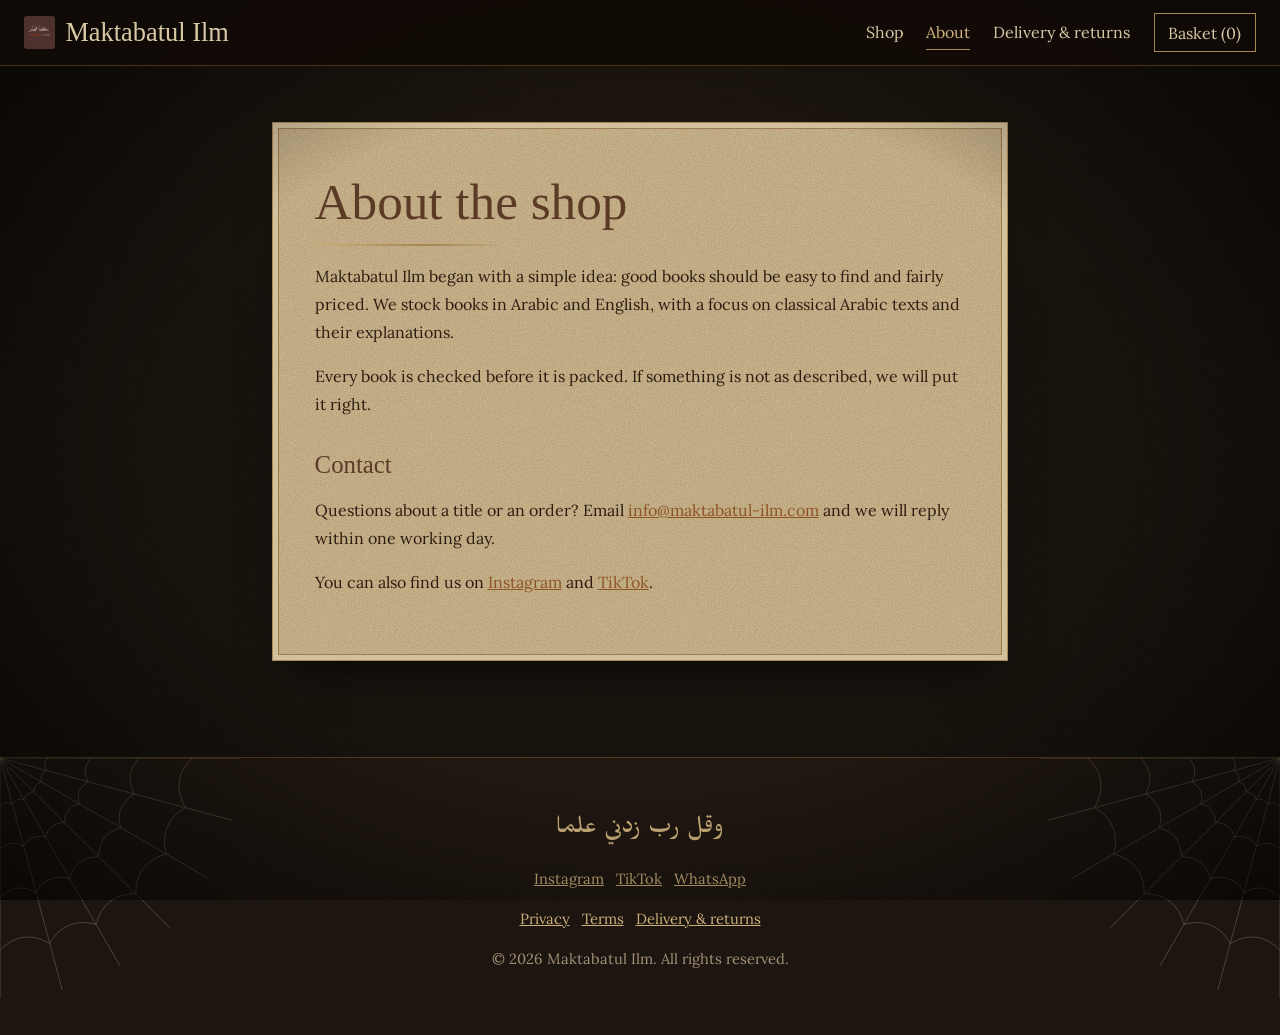
==== about.html @ c805748a "Fix stale CSS" ====
<!DOCTYPE html>
<html lang="en">
<head>
  <meta charset="UTF-8">
  <meta name="viewport" content="width=device-width, initial-scale=1">
  <link rel="icon" href="images/favicon.svg" type="image/svg+xml">
  <meta property="og:site_name" content="Maktabatul Ilm">
  <meta property="og:type" content="website">
  <meta property="og:title" content="Maktabatul Ilm | Islamic &amp; Arabic Books">
  <meta property="og:description" content="Discover the path to Jannah. Islamic and Arabic books.">
  <meta property="og:image" content="https://maktabatul-ilm.com/images/logo.png">
  <meta name="twitter:card" content="summary">
  <link rel="canonical" href="https://maktabatul-ilm.com/about.html">
  <meta name="theme-color" content="#120b07">
  <title>About | Maktabatul Ilm</title>
  <meta name="description" content="About Maktabatul Ilm and how to contact us.">
  <script>(function(){try{if(matchMedia('(prefers-reduced-motion: reduce)').matches)return;var d=document.documentElement;d.classList.add('cv-intro');if(sessionStorage.getItem('seen'))d.classList.add('cv-quick');sessionStorage.setItem('seen','1')}catch(e){}})()</script>
  <link rel="preconnect" href="https://fonts.googleapis.com">
  <link rel="preconnect" href="https://fonts.gstatic.com" crossorigin>
  <link href="https://fonts.googleapis.com/css2?family=IM+Fell+English:ital@0;1&family=Lora:wght@400;500;600&family=Mirza:wght@400;700&display=swap" rel="stylesheet">
  <link rel="stylesheet" href="style.css?v=3">
</head>
<body>
  <div id="site-header"></div>

  <main class="page prose">
    <h1>About the shop</h1>
    <p>Maktabatul Ilm began with a simple idea: good books should be easy to find and fairly priced. We stock books in Arabic and English, with a focus on classical Arabic texts and their explanations.</p>
    <p>Every book is checked before it is packed. If something is not as described, we will put it right.</p>
    <h2>Contact</h2>
    <p>Questions about a title or an order? Email <a href="mailto:info@maktabatul-ilm.com">info@maktabatul-ilm.com</a> and we will reply within one working day.</p>
    <p>You can also find us on <a href="https://www.instagram.com/maktabatul_ilm">Instagram</a> and <a href="https://www.tiktok.com/@maktabatulilm">TikTok</a>.</p>
  </main>
  <div id="site-footer"></div>
  <script src="shared.js?v=3"></script>
  <script src="fx.js?v=3"></script>
</body>
</html>
---- style.css ----
/* ==========================================================================
   Maktabatul Ilm: candlelit library at night
   Walnut and leather for the room, brass for the details, ember for the light,
   aged parchment for anything you have to read closely.
   ========================================================================== */

:root {
  --night: #14100c;
  --leather: #1c1510;
  --leather-2: #261b13;
  --oak: #6a4528;
  --brass: #a88650;
  --brass-hi: #cdb07c;
  --ember: #b9773a;
  --ember-deep: #8f5424;
  --parchment: #d8c8a6;
  --muted: #a39178;
  --page: #d6c49f;
  --ink: #2a1a0f;
  --ink-soft: #5a3a26;
  --line: rgba(201, 150, 74, .3);

  --f-display: "IM Fell English", "Amiri", Georgia, serif;
  --f-body: "Lora", Georgia, serif;
  --f-ar: "Mirza", "Amiri", serif;

  --paper-grain: url("data:image/svg+xml,%3Csvg xmlns='http://www.w3.org/2000/svg' width='180' height='180'%3E%3Cfilter id='n'%3E%3CfeTurbulence type='fractalNoise' baseFrequency='.8' numOctaves='2' stitchTiles='stitch'/%3E%3CfeColorMatrix values='0 0 0 0 .25  0 0 0 0 .15  0 0 0 0 .05  0 0 0 .5 0'/%3E%3C/filter%3E%3Crect width='100%25' height='100%25' filter='url(%23n)'/%3E%3C/svg%3E");
  --lattice: url("data:image/svg+xml,%3Csvg xmlns='http://www.w3.org/2000/svg' width='96' height='96' viewBox='0 0 96 96' fill='none' stroke='%23c9964a' stroke-width='1.2' stroke-opacity='.18'%3E%3Cpath d='M48 6l11.4 18.2L80 24.6 72.2 44 90 48 72.2 52l7.8 19.4-20.6.4L48 90 36.6 71.8 16 71.4 23.8 52 6 48l17.8-4L16 24.6l20.6-.4z'/%3E%3Cpath d='M0 0l8 8M96 0l-8 8M0 96l8-8M96 96l-8-8'/%3E%3C/svg%3E");
}

* { box-sizing: border-box; }
html { scroll-behavior: smooth; scroll-padding-top: 5rem; background: var(--night); }
body {
  margin: 0;
  background: var(--night);
  color: var(--parchment);
  font-family: var(--f-body);
  line-height: 1.75;
  background: radial-gradient(ellipse 90% 50% at 50% 0, rgba(185, 119, 58, .03), transparent 70%), var(--night);
}
h1, h2, h3, .brand { font-family: var(--f-display); font-weight: 400; line-height: 1.2; }
a { color: var(--brass-hi); }
a:hover { color: #f3cd8a; }
img { max-width: 100%; }
:focus-visible { outline: 3px solid var(--brass-hi); outline-offset: 3px; }
::selection { background: var(--ember); color: #1b1009; }

/* Film grain and vignette sit above everything but never block clicks */
body::before, body::after { content: ""; position: fixed; inset: 0; pointer-events: none; z-index: 80; }
body::before { background-image: var(--paper-grain); opacity: .13; }
body::after { background: radial-gradient(ellipse at center, transparent 55%, rgba(0, 0, 0, .66) 100%); }

/* ===== Page-turn transition (pure CSS, driven by classes on <html>) ===== */
html::before, html::after { content: ""; position: fixed; inset: 0; z-index: 1000; pointer-events: none; }
html::before {
  background:
    repeating-linear-gradient(transparent 0 2.3rem, rgba(90, 60, 30, .09) 2.3rem calc(2.3rem + 1px)),
    var(--paper-grain),
    linear-gradient(90deg, #a9946b, #d3c096 5%, #d9c7a1 55%, #c6b288);
  transform-origin: left center;
  transform: perspective(2200px) rotateY(-100deg);
  backface-visibility: hidden;
}
html::after { background: #0d0906; opacity: 0; }
html.cv-intro::before { animation: pgOpen .9s cubic-bezier(.62, 0, .3, 1) .15s forwards; transform: perspective(2200px) rotateY(0); }
html.cv-intro::after { animation: pgShade .9s ease-in-out .15s forwards; }
html.cv-intro.cv-quick::before, html.cv-intro.cv-quick::after { animation-duration: .55s; animation-delay: 0s; }
html.cv-leave::before { animation: pgClose .5s cubic-bezier(.55, 0, .35, 1) forwards; }
html.cv-leave::after { animation: pgShade .5s ease-in-out forwards; }
@keyframes pgOpen { from { transform: perspective(2200px) rotateY(0); } to { transform: perspective(2200px) rotateY(-100deg); } }
@keyframes pgClose { from { transform: perspective(2200px) rotateY(-100deg); } to { transform: perspective(2200px) rotateY(0); } }
@keyframes pgShade { 0% { opacity: 0; } 45% { opacity: .45; } 100% { opacity: 0; } }

/* ===== Header ===== */
.site-header {
  position: sticky; top: 0; z-index: 100;
  display: flex; align-items: center; gap: 1.5rem;
  padding: .8rem 1.5rem;
  background: rgba(18, 11, 7, .94);
  border-bottom: 1px solid var(--line);
  transition: background .4s, border-color .4s;
}
body.home .site-header { position: fixed; left: 0; right: 0; background: transparent; border-bottom-color: transparent; }
body.home .site-header.solid { background: rgba(18, 11, 7, .92); border-bottom-color: var(--line); backdrop-filter: blur(6px); }
.brand { display: inline-flex; align-items: center; gap: .65rem; margin-right: auto; font-size: 1.65rem; color: var(--parchment); text-decoration: none; }
.logo { height: 2.1rem; width: auto; border-radius: 3px; }
.site-header nav { display: flex; gap: 1.4rem; }
.site-header nav a { color: var(--parchment); text-decoration: none; padding: .2rem 0; border-bottom: 1px solid transparent; }
.site-header nav a:hover, .site-header nav a.active { color: var(--brass-hi); border-bottom-color: var(--brass); }
.cart-btn {
  font: inherit; color: var(--parchment); text-decoration: none; background: transparent;
  border: 1px solid var(--brass); padding: .3rem .85rem; cursor: pointer;
}
.cart-btn:hover { background: var(--brass); color: #1b1009; }

/* ===== Buttons ===== */
.btn {
  display: inline-block; font: inherit; font-weight: 600; text-decoration: none; cursor: pointer;
  background: var(--ember); color: #1b1009; border: 0; padding: .8rem 1.7rem;
}
.btn:hover:not(:disabled) { background: var(--brass-hi); color: #1b1009; }
.btn:disabled { background: #4a3b2c; color: #9c8a76; cursor: not-allowed; }
.btn.small { padding: .45rem .95rem; font-size: .9rem; }
.btn.glow { box-shadow: 0 6px 18px rgba(0, 0, 0, .5); }
.link-btn { font: inherit; background: none; border: 0; color: var(--ember-deep); text-decoration: underline; cursor: pointer; }

/* ==========================================================================
   Home: the pinned hero
   ========================================================================== */
.hero-wrap { height: 200svh; position: relative; }
.hero {
  position: sticky; top: 0; height: 100svh; overflow: hidden; background: var(--night);
  --p: 0; --mx: 0; --my: 0;
}
.layer {
  position: absolute; inset: -5%; width: 110%; height: 110%; max-width: none; object-fit: cover; pointer-events: none;
  will-change: transform;
  transform: translate3d(calc(var(--mx) * var(--d) * -30px), calc(var(--my) * var(--d) * -18px - var(--p) * var(--d) * 70px), 0) scale(calc(1 + var(--p) * var(--d) * .5));
}
.layer.far { --d: .15; filter: sepia(.4) saturate(.6) brightness(.78) blur(2px); }
.layer.mid { --d: .45; filter: sepia(.35) saturate(.65) brightness(.84); }
.layer.near .glow { opacity: .14; animation: none; }
.layer.near { --d: 1; inset: auto -5% -5% -5%; width: 110%; height: 105%; }
.hero-glow { display: none;
  position: absolute; inset: 0; pointer-events: none;
  background: radial-gradient(ellipse 38% 55% at 50% 52%, rgba(255, 170, 80, calc(.42 + var(--p) * .25)), rgba(224, 117, 42, .12) 55%, transparent 75%);
  animation: lampFlicker 5s ease-in-out infinite alternate;
}
.beam { display: none;
  position: absolute; inset: 0; pointer-events: none; opacity: .5;
  background: linear-gradient(160deg, rgba(255, 190, 110, .35), rgba(255, 190, 110, 0) 70%);
  clip-path: polygon(46% 0, 58% 0, 20% 100%, 0 100%);
  animation: beamShimmer 7s ease-in-out infinite alternate;
}
.beam.b2 { clip-path: polygon(52% 0, 60% 0, 100% 100%, 82% 100%); opacity: .3; animation-delay: -3s; }
.dust { position: absolute; inset: 0; width: 100%; height: 100%; pointer-events: none; }
.arch {
  position: absolute; left: 50%; bottom: 7%; width: min(34rem, 84vw, 57svh); aspect-ratio: 400 / 560;
  transform: translate3d(calc(-50% + var(--mx) * -8px), calc(var(--p) * -50px), 0) scale(calc(1 + var(--p) * .3));
  transform-origin: 50% 80%; container-type: inline-size;
}
.arch-svg { position: absolute; inset: 0; width: 100%; height: 100%; overflow: visible; }
.hero-copy {
  position: absolute; left: 50%; top: 39%; width: 86%; transform: translateX(-50%); text-align: center;
  opacity: calc(1 - var(--p) * 1.7);
}
.hero-ar {
  font-family: var(--f-ar); font-size: clamp(2.6rem, 6vw, 4.4rem); font-size: min(17cqw, 7rem); white-space: nowrap; line-height: 1.25; margin: 0; color: #e3cfa3;
  text-shadow: 0 2px 3px rgba(0, 0, 0, .75), 0 0 1px rgba(0,0,0,.6);
}
.hero-name { font-family: var(--f-display); font-size: clamp(1.2rem, 2.2vw, 1.6rem); font-size: 5.6cqw; margin: .1rem 0 .3rem; color: var(--parchment); }
.hero-tag { font-style: italic; color: var(--muted); font-size: .95rem; margin: 0 auto 1.1rem; }
.scroll-cue { position: absolute; left: 50%; bottom: 2.2rem; width: 1px; height: 3.4rem; background: linear-gradient(var(--brass), transparent); opacity: calc(1 - var(--p) * 4); }
.scroll-cue::after { content: ""; position: absolute; left: -2px; top: 0; width: 5px; height: 5px; border-radius: 50%; background: var(--brass-hi); animation: cue 2.2s ease-in infinite; }
.hero-fade { position: absolute; left: 0; right: 0; bottom: 0; height: 14%; background: linear-gradient(transparent, var(--night)); pointer-events: none; }

@keyframes lampFlicker { 0% { opacity: .88; } 22% { opacity: 1; } 41% { opacity: .92; } 63% { opacity: 1; } 100% { opacity: .9; } }
@keyframes beamShimmer { from { opacity: .35; } to { opacity: .6; } }
@keyframes cue { from { transform: translateY(0); opacity: 1; } to { transform: translateY(3.2rem); opacity: 0; } }
.flame { transform-box: fill-box; transform-origin: 50% 90%; animation: flick 1.9s ease-in-out infinite alternate; }
.glow { animation: glowPulse 3.3s ease-in-out infinite alternate; }
@keyframes flick { 0% { transform: scale(1, 1) skewX(0); } 30% { transform: scale(.92, 1.08) skewX(-3deg); } 60% { transform: scale(1.04, .95) skewX(2deg); } 100% { transform: scale(.96, 1.05) skewX(-1deg); } }
@keyframes glowPulse { from { opacity: .75; } to { opacity: 1; } }

/* ==========================================================================
   Sections
   ========================================================================== */
.section { max-width: 70rem; margin: 0 auto; padding: 6rem 1.5rem 1rem; }
.section h2, .section-title { font-size: clamp(2rem, 4vw, 2.7rem); margin: 0 0 1.6rem; color: var(--parchment); }

.status { color: var(--muted); }

/* Subjects as book spines on a shelf */
.spines {
  display: flex; align-items: flex-end; gap: 7px; overflow-x: auto; padding: 3rem 1.25rem 18px; margin: 0 -1.25rem;
  background: linear-gradient(#8a5c36, #4a2f1b 45%, #24150b) left bottom / 100% 18px no-repeat local;
  box-shadow: 0 24px 28px -20px #000;
  scrollbar-width: none;
}
.spines::-webkit-scrollbar { display: none; }
.spine {
  flex: 0 0 auto; width: 3.7rem; height: var(--h); display: flex; flex-direction: column; align-items: center; justify-content: space-between;
  padding: 1.1rem 0 .9rem; text-decoration: none; color: #f3e4c2; position: relative;
  background: linear-gradient(90deg, rgba(255, 255, 255, .14), transparent 20%, transparent 78%, rgba(0, 0, 0, .4)), var(--c);
  border-radius: 3px 3px 0 0;
  transition: transform .35s cubic-bezier(.2, .8, .2, 1), box-shadow .35s;
}
.spine::before, .spine::after { content: ""; position: absolute; left: 0; right: 0; height: 3px; background: var(--brass); opacity: .8; }
.spine::before { top: .55rem; }
.spine::after { bottom: .55rem; }
.spine b { writing-mode: vertical-rl; font-family: var(--f-display); font-weight: 400; font-size: 1.2rem; letter-spacing: .02em; margin: 1.4rem 0; }
.spine small { font-size: .78rem; opacity: .85; margin-bottom: .7rem; }
.spine:hover, .spine:focus-visible { transform: translateY(-18px); box-shadow: 0 18px 24px -8px rgba(0, 0, 0, .7); color: #fff3d6; }
.spine.all { width: 5.2rem; --c: #8a5a22; }
.spine.filler { width: var(--w, 2.6rem); pointer-events: none; opacity: .85; }
.spine.filler::before, .spine.filler::after { opacity: .45; }

/* Book of the week */
.spotlight { display: grid; grid-template-columns: minmax(14rem, 22rem) 1fr; gap: 3.5rem; align-items: center; position: relative; }
.spotlight::before { content: ""; position: absolute; left: -10%; top: -20%; width: 55%; height: 140%; background: radial-gradient(circle, rgba(185, 119, 58, .06), transparent 65%); pointer-events: none; }
.spot-cover { position: relative; }
.spot-text h3 { font-size: clamp(1.8rem, 3.4vw, 2.6rem); margin: 0 0 .3rem; }
.spot-text .ar-title { font-size: 1.7rem; margin: 0 0 .8rem; }
.spot-text p { max-width: 36rem; }
.spot-actions { display: flex; align-items: center; gap: 1.4rem; flex-wrap: wrap; margin-top: 1.2rem; }

/* Hadith: words light up as you scroll */
.hadith {
  min-height: 90svh; display: grid; place-items: center; padding: 6rem 1.5rem; margin-top: 5rem; text-align: center; position: relative;
  background: radial-gradient(ellipse at center, rgba(185, 119, 58, .04), transparent 60%), var(--lattice) center / 96px 96px, var(--leather);
  border-top: 1px solid var(--line); border-bottom: 1px solid var(--line);
}
.hadith::before { content: ""; position: absolute; inset: 0; background: radial-gradient(ellipse at center, transparent 30%, var(--leather) 85%); pointer-events: none; }
.hadith blockquote { max-width: 46rem; margin: 0 auto; position: relative; }
.hadith p { font-family: var(--f-display); font-style: italic; font-size: clamp(1.9rem, 5vw, 3.5rem); line-height: 1.3; margin: 0 0 1.6rem; color: var(--parchment); }
.hadith .w { opacity: .2; transition: opacity .3s; }
.hadith .w.on { opacity: 1; }
.hadith cite { font-family: var(--f-display); font-style: normal; font-size: 1.2rem; color: var(--brass-hi); }

/* Parchment panels: anything you read closely */
.panel, .prose, #basket {
  background: var(--paper-grain), var(--page);
  color: var(--ink);
  border: 1px solid #a98a55;
  box-shadow: inset 0 0 0 5px var(--page), inset 0 0 0 6px rgba(122, 74, 34, .5), 0 24px 40px -18px rgba(0, 0, 0, .8);
}
.panel a, .prose a, #basket a { color: var(--ember-deep); }
.panel h3, .prose h1, .prose h2, #basket h2 { color: var(--ink-soft); }
.values { display: grid; grid-template-columns: repeat(auto-fit, minmax(15rem, 1fr)); gap: 1.5rem; }
.values .panel { padding: 1.8rem 1.6rem; }
.values h3 { font-size: 1.5rem; margin: 0 0 .4rem; }
.values p { margin: 0; }
.about { max-width: 46rem; }

/* ==========================================================================
   Inner pages
   ========================================================================== */
.page { max-width: 70rem; margin: 0 auto; padding: 3.5rem 1.5rem 1rem; min-height: 62vh; }
.page h1 { font-size: clamp(2.2rem, 5vw, 3.2rem); margin: 0 0 .6rem; color: var(--parchment); }
.page-head { display: flex; justify-content: space-between; align-items: baseline; gap: 1rem; flex-wrap: wrap; }
.count { color: var(--muted); margin: 0; }
.page.prose { max-width: 46rem; margin: 3.5rem auto 1rem; padding: 3rem 2.6rem; min-height: 0; }
.prose h1 { color: var(--ink-soft); }
.prose h2 { font-size: 1.55rem; margin: 2rem 0 .4rem; }
.draft-note { background: rgba(184, 90, 20, .14); border-left: 4px solid var(--ember-deep); padding: .8rem 1rem; margin: 1rem 0 1.5rem; font-size: .92rem; }

.toolbar { display: flex; flex-wrap: wrap; gap: 1rem 1.5rem; align-items: center; margin: 1.2rem 0; }
.toolbar input[type=search] {
  font: inherit; padding: .55rem .9rem; flex: 1; min-width: 12rem; max-width: 26rem;
  background: var(--leather); color: var(--parchment); border: 1px solid var(--line);
}
.toolbar input[type=search]::placeholder { color: var(--muted); }
.toolbar label { font-size: .95rem; cursor: pointer; color: var(--muted); }
.filters { display: flex; flex-wrap: wrap; gap: .5rem; margin-bottom: 2.4rem; }
.chip { font: inherit; font-size: .92rem; background: transparent; color: var(--parchment); border: 1px solid var(--line); padding: .3rem .95rem; cursor: pointer; }
.chip:hover { border-color: var(--brass); color: var(--brass-hi); }
.chip.on { background: var(--brass); border-color: var(--brass); color: #1b1009; }

/* Books stand on a plank */
.grid { display: grid; grid-template-columns: repeat(auto-fill, minmax(15.5rem, 1fr)); gap: 3rem 2rem; }
.card { display: flex; flex-direction: column; }
.card-link { color: inherit; text-decoration: none; display: block; }
.card-link:hover h3 { color: var(--brass-hi); }
.card h3 { font-size: 1.3rem; margin: 1.5rem 0 .1rem; color: var(--parchment); }
.ar-title { font-family: var(--f-ar); font-size: 1.2rem; margin: 0 0 .2rem; color: var(--brass); line-height: 1.6; }
.desc { font-size: .92rem; margin: .6rem 0; color: var(--muted); }
.buy { display: flex; align-items: center; justify-content: space-between; margin-top: .9rem; gap: .6rem; }
.price { font-weight: 600; color: #d9a35f; font-size: 1.1rem; }
.card.sold .photo, .card.sold .cover { opacity: .5; }

.photo, .cover {
  position: relative; aspect-ratio: 4 / 5; background: #2a1a10; box-shadow: 0 22px 26px -14px #000;
  transform: perspective(900px) rotateX(var(--rx, 0deg)) rotateY(var(--ry, 0deg));
  transition: transform .18s ease-out;
}
.photo img { width: 100%; height: 100%; object-fit: cover; display: block; }
.card .photo::after, .card .cover::after {
  content: ""; position: absolute; left: -10px; right: -10px; bottom: -14px; height: 14px; z-index: -1;
  background: linear-gradient(#8a5c36, #4a2f1b 45%, #24150b); box-shadow: 0 10px 14px rgba(0, 0, 0, .65);
}
.photo::before, .cover::before {
  content: ""; position: absolute; inset: 0; z-index: 2; pointer-events: none; opacity: var(--so, 0); transition: opacity .2s;
  background: radial-gradient(circle at var(--sx, 50%) var(--sy, 50%), rgba(255, 232, 190, .28), transparent 55%);
}
.cover {
  background: linear-gradient(90deg, rgba(255, 255, 255, .1), transparent 12%), var(--c);
  color: var(--parchment); display: flex; align-items: center; justify-content: center; text-align: center; padding: 1.6rem;
  border: 6px double rgba(230, 214, 184, .4); outline: 1px solid rgba(0, 0, 0, .35);
}
.cover .ttl { font-family: var(--f-display); font-size: 1.5rem; line-height: 1.25; }

/* Book page */
.crumbs { font-size: .9rem; margin: 0 0 1.4rem; color: var(--muted); }
.detail { display: grid; grid-template-columns: minmax(12rem, 22rem) 1fr; gap: 3rem; align-items: start; }
.detail .photo, .detail .cover { box-shadow: 0 30px 40px -18px #000; }
.detail.sold .photo, .detail.sold .cover { opacity: .6; }
.big.ar-title { font-size: 1.8rem; }
.price.big { font-size: 1.7rem; margin: .5rem 0 0; }
.stock-note { margin: 0 0 1rem; color: var(--muted); }
.small-print { font-size: .85rem; color: var(--muted); }
.related-title { font-size: 1.8rem; margin: 4rem 0 2rem; }

/* Basket */
#basket { padding: 1.8rem 2rem; max-width: 46rem; }
.basket-list { list-style: none; padding: 0; margin: 0 0 1rem; }
.basket-list li { display: flex; gap: 1rem; align-items: baseline; padding: .8rem 0; border-bottom: 1px dotted #a98a55; }
.basket-list li a { flex: 1; }
#basket .small-print, #basket .status { color: var(--ink-soft); }
.cart-total { text-align: right; font-size: 1.15rem; }
#basket .btn:disabled { background: #b9a47f; color: #6a5a45; }

/* Footer */
.site-footer { margin-top: 6rem; padding: 3rem 1.5rem; text-align: center; background: var(--leather); border-top: 1px solid var(--line); color: var(--muted); font-size: .92rem; position: relative; z-index: 1; }
.site-footer a { color: var(--brass-hi); }
.foot-ar { font-family: var(--f-ar); font-size: 1.8rem; color: var(--brass-hi); margin: 0 0 .6rem; }
.social { margin: 0 0 .5rem; }

/* ===== Small screens ===== */
@media (max-width: 720px) {
  .site-header { flex-wrap: wrap; gap: .5rem 1rem; padding: .7rem 1rem; }
  .site-header nav { order: 5; width: 100%; justify-content: space-between; gap: .8rem; font-size: .95rem; }
  .brand { font-size: 1.35rem; }
  .hero-wrap { height: 170svh; }
  .arch { bottom: 9%; width: min(88vw, 52svh); }
  .hero-copy { top: 38%; }
  .filler { display: none; }
  .spotlight { grid-template-columns: 1fr; gap: 2rem; }
  .spot-cover { max-width: 16rem; }
  .detail { grid-template-columns: 1fr; gap: 1.6rem; }
  .page.prose { padding: 2rem 1.4rem; margin-top: 2rem; }
  .section { padding-top: 4.5rem; }
  .grid { gap: 2.6rem 1.2rem; grid-template-columns: repeat(auto-fill, minmax(9.4rem, 1fr)); }
  .card h3 { font-size: 1.1rem; }
  .card .desc { display: none; }
  .buy { flex-wrap: wrap; }
  #basket { padding: 1.3rem 1.2rem; }
}
@media (hover: none) { .photo, .cover { transform: none !important; } .photo::before, .cover::before { display: none; } }

/* ===== Reduced motion: keep the look, drop the movement ===== */
@media (prefers-reduced-motion: reduce) {
  html { scroll-behavior: auto; }
  html::before, html::after { display: none; }
  .drift, #peek, .rod { display: none !important; }
  .hero-wrap { height: auto; }
  .hero { position: relative; height: 100svh; }
  .layer, .arch { transform: none !important; }
  .arch { transform: translateX(-50%) !important; }
  .hero-copy, .scroll-cue { opacity: 1 !important; }
  .flame, .glow, .hero-glow, .beam, .scroll-cue::after { animation: none; }
  .photo, .cover, .spine { transition: none; transform: none !important; }
  .hadith .w { opacity: 1; }
}

/* ==========================================================================
   Dusty-library touches: cobwebs, drifting pages, ink lines, scrolls, seals
   ========================================================================== */
.hero::after, .hadith::after, .site-footer::after {
  content: ""; position: absolute; inset: 0; pointer-events: none; z-index: 2;
  background: url("data:image/svg+xml,%3Csvg xmlns='http://www.w3.org/2000/svg' viewBox='0 0 200 200'%3E%3Cg  fill='none' stroke='%23e6dcc6' stroke-width='.7' stroke-opacity='.55'%3E%3Cpath d='M0 0L200.0 0.0M0 0L193.2 51.8M0 0L173.2 100.0M0 0L141.4 141.4M0 0L100.0 173.2M0 0L51.8 193.2M0 0L0.0 200.0M40.0 0.0Q35.4 4.7 38.6 10.4M38.6 10.4Q33.0 13.7 34.6 20.0M34.6 20.0Q28.3 21.7 28.3 28.3M28.3 28.3Q21.7 28.3 20.0 34.6M20.0 34.6Q13.7 33.0 10.4 38.6M10.4 38.6Q4.7 35.4 0.0 40.0M76.0 0.0Q67.2 8.9 73.4 19.7M73.4 19.7Q62.7 26.0 65.8 38.0M65.8 38.0Q53.8 41.3 53.7 53.7M53.7 53.7Q41.3 53.8 38.0 65.8M38.0 65.8Q26.0 62.7 19.7 73.4M19.7 73.4Q8.9 67.2 0.0 76.0M116.0 0.0Q102.6 13.5 112.0 30.0M112.0 30.0Q95.6 39.6 100.5 58.0M100.5 58.0Q82.1 63.0 82.0 82.0M82.0 82.0Q63.0 82.1 58.0 100.5M58.0 100.5Q39.6 95.6 30.0 112.0M30.0 112.0Q13.5 102.6 0.0 116.0M160.0 0.0Q141.5 18.6 154.5 41.4M154.5 41.4Q131.9 54.6 138.6 80.0M138.6 80.0Q113.3 86.9 113.1 113.1M113.1 113.1Q86.9 113.3 80.0 138.6M80.0 138.6Q54.6 131.9 41.4 154.5M41.4 154.5Q18.6 141.5 0.0 160.0'/%3E%3C/g%3E%3C/svg%3E") left top / min(15rem, 38vw) no-repeat, url("data:image/svg+xml,%3Csvg xmlns='http://www.w3.org/2000/svg' viewBox='0 0 200 200'%3E%3Cg transform=%22scale%28-1 1%29 translate%28-200 0%29%22 fill='none' stroke='%23e6dcc6' stroke-width='.7' stroke-opacity='.55'%3E%3Cpath d='M0 0L200.0 0.0M0 0L193.2 51.8M0 0L173.2 100.0M0 0L141.4 141.4M0 0L100.0 173.2M0 0L51.8 193.2M0 0L0.0 200.0M40.0 0.0Q35.4 4.7 38.6 10.4M38.6 10.4Q33.0 13.7 34.6 20.0M34.6 20.0Q28.3 21.7 28.3 28.3M28.3 28.3Q21.7 28.3 20.0 34.6M20.0 34.6Q13.7 33.0 10.4 38.6M10.4 38.6Q4.7 35.4 0.0 40.0M76.0 0.0Q67.2 8.9 73.4 19.7M73.4 19.7Q62.7 26.0 65.8 38.0M65.8 38.0Q53.8 41.3 53.7 53.7M53.7 53.7Q41.3 53.8 38.0 65.8M38.0 65.8Q26.0 62.7 19.7 73.4M19.7 73.4Q8.9 67.2 0.0 76.0M116.0 0.0Q102.6 13.5 112.0 30.0M112.0 30.0Q95.6 39.6 100.5 58.0M100.5 58.0Q82.1 63.0 82.0 82.0M82.0 82.0Q63.0 82.1 58.0 100.5M58.0 100.5Q39.6 95.6 30.0 112.0M30.0 112.0Q13.5 102.6 0.0 116.0M160.0 0.0Q141.5 18.6 154.5 41.4M154.5 41.4Q131.9 54.6 138.6 80.0M138.6 80.0Q113.3 86.9 113.1 113.1M113.1 113.1Q86.9 113.3 80.0 138.6M80.0 138.6Q54.6 131.9 41.4 154.5M41.4 154.5Q18.6 141.5 0.0 160.0'/%3E%3C/g%3E%3C/svg%3E") right top / min(15rem, 38vw) no-repeat;
  opacity: .5;
}
.hero::after { top: 3.5rem; }

/* Pages and motes drifting down the whole site, at different depths */
.drift { position: fixed; inset: 0; z-index: 60; pointer-events: none; overflow: hidden; }
.drift i {
  position: absolute; top: -12vh; left: var(--x); width: var(--w); height: calc(var(--w) * 1.3);
  translate: 0 calc(var(--sy, 0) * var(--k, 0) * -1px);
  background: var(--paper-grain), linear-gradient(135deg, #d8c6a0, #bba67c);
  border-radius: 2px 6px 2px 5px; opacity: var(--o); filter: blur(var(--b));
  box-shadow: inset 0 0 8px rgba(90, 60, 30, .45);
  animation: pgFall var(--dur) linear var(--dl) infinite;
  will-change: transform;
}
.drift i.m { height: var(--w); border-radius: 50%; background: rgba(232, 218, 186, .8); box-shadow: none; animation-name: moteFall; }
@keyframes pgFall {
  0% { transform: translate3d(0, 0, 0) perspective(500px) rotate(var(--r0)) rotateX(0); }
  33% { transform: translate3d(calc(var(--dx) * .9), 38vh, 0) perspective(500px) rotate(calc(var(--r0) + 50deg)) rotateX(140deg); }
  66% { transform: translate3d(calc(var(--dx) * -.5), 76vh, 0) perspective(500px) rotate(calc(var(--r1) - 40deg)) rotateX(250deg); }
  100% { transform: translate3d(calc(var(--dx) * .3), 122vh, 0) perspective(500px) rotate(var(--r1)) rotateX(360deg); }
}
@keyframes moteFall { from { transform: translate3d(0, 0, 0); } 50% { transform: translate3d(var(--dx), 60vh, 0); } to { transform: translate3d(0, 122vh, 0); } }

/* Gold ink lines draw themselves under headings */
.section h2::after, .page h1::after, .related-title::after, .story-title::after {
  content: ""; display: block; height: 2px; width: min(12rem, 70%); margin-top: .7rem; transform-origin: left;
  background: linear-gradient(90deg, var(--brass-hi), var(--brass) 60%, transparent);
}
.story-title { text-align: center; }
.story-title::after { margin-inline: auto; transform-origin: center; background: linear-gradient(90deg, transparent, var(--brass-hi), transparent); }
.ink.fx-pre::after { transform: scaleX(0); }
.ink.fx-in::after { animation: inkDraw 1.4s cubic-bezier(.6, .1, .2, 1) .15s backwards; }
@keyframes inkDraw { from { transform: scaleX(0); } to { transform: scaleX(1); } }

/* Parchment unrolls like a scroll */
.unroll { position: relative; }
.unroll.fx-pre { clip-path: inset(0 -30px 100% -30px); }
.unroll.fx-in { animation: unroll 1.15s cubic-bezier(.5, .05, .2, 1) var(--d, 0ms) backwards; }
@keyframes unroll { from { clip-path: inset(0 -30px 100% -30px); } to { clip-path: inset(-40px -40px 0 -40px); } }
.rod {
  position: absolute; left: -10px; right: -10px; height: 14px; top: -14px; border-radius: 7px; opacity: 0; pointer-events: none; z-index: 3;
  background: linear-gradient(#6b4a2b, #9a6b3e 45%, #3b2514); box-shadow: 0 4px 8px rgba(0, 0, 0, .5);
}
.unroll.fx-in > .rod { animation: rodDrop 1.15s cubic-bezier(.5, .05, .2, 1) var(--d, 0ms) backwards; }
@keyframes rodDrop { 0% { top: -14px; opacity: 1; } 90% { opacity: 1; } 100% { top: calc(100% - 14px); opacity: 0; } }

/* Wax seal stamps down */
.seal { position: absolute; right: 1.1rem; bottom: -1.3rem; width: 3.8rem; height: 3.8rem; z-index: 4; opacity: 0; filter: drop-shadow(0 3px 3px rgba(0, 0, 0, .55)); pointer-events: none; }
.seal svg { width: 100%; height: 100%; display: block; }
.fx-in > .seal { animation: stampDown .75s cubic-bezier(.3, 1.5, .5, 1) calc(var(--d, 0ms) + 1000ms) backwards; opacity: 1; }
@keyframes stampDown { 0% { opacity: 0; transform: translateY(-80px) scale(2.4) rotate(-28deg); } 55% { opacity: 1; } 70% { transform: translateY(0) scale(.9) rotate(4deg); } 100% { transform: none; } }
.values .panel { padding-bottom: 2.4rem; }

/* Subject spines slide out of the shelf */
.spine.fx-pre { opacity: 0; transform: translateY(55%); }
.spine.fx-in { animation: pullOut .85s cubic-bezier(.2, .9, .3, 1.1) var(--d, 0ms) backwards; }
@keyframes pullOut { from { opacity: 0; transform: translateY(60%); } 60% { opacity: 1; transform: translateY(-16px); } to { transform: none; } }

/* Peek cover: flips open above a spine */
#peek {
  position: fixed; z-index: 90; left: 0; top: 0; width: 9rem; aspect-ratio: 4 / 5; pointer-events: none; opacity: 0;
  transform-origin: left center; transform: perspective(900px) rotateY(-100deg); transition: transform .5s cubic-bezier(.2, .8, .2, 1), opacity .2s;
  background: #2a1a10; border: 1px solid rgba(0, 0, 0, .5); box-shadow: 0 18px 28px -8px #000;
}
#peek.on { opacity: 1; transform: perspective(900px) rotateY(0); }
#peek img { width: 100%; height: 100%; object-fit: cover; display: block; }

/* Covers drop onto the plank and wobble into place */
.card.fx-pre { opacity: 0; }
.card.fx-in { animation: dropIn .95s cubic-bezier(.3, .9, .3, 1) var(--d, 0ms) backwards; }
@keyframes dropIn {
  0% { opacity: 0; transform: translateY(-90px) rotate(-7deg); }
  40% { opacity: 1; transform: translateY(8px) rotate(3deg); }
  62% { transform: translateY(-4px) rotate(-1.6deg); }
  82% { transform: translateY(1px) rotate(.6deg); }
  100% { transform: none; }
}

/* Stamped SOLD and LAST COPY marks */
.stamp {
  position: absolute; z-index: 3; pointer-events: none; font-style: normal; font-family: var(--f-display); text-transform: uppercase; text-align: center;
  letter-spacing: .12em; line-height: 1; white-space: nowrap; transform: rotate(var(--rot, -12deg));
}
.stamp.sold { left: 50%; top: 42%; margin: -1.1rem 0 0 -4.2rem; width: 8.4rem; padding: .55rem 0; font-size: 1.9rem; color: #9a3524; border: 3px double #9a3524; background: rgba(20, 12, 8, .35); --rot: -14deg; }
.stamp.last { right: .5rem; top: .6rem; padding: .3rem .55rem; font-size: .72rem; color: #e3cfa3; background: #7a2e1c; border: 1px solid #c9a56a; --rot: 5deg; box-shadow: 0 3px 6px rgba(0, 0, 0, .5); }
.fx-in .stamp.sold, .stamp.fx-in.sold { animation: stampOn .5s cubic-bezier(.3, 1.4, .5, 1) .5s backwards; }
@keyframes stampOn { from { opacity: 0; transform: scale(2.4) rotate(calc(var(--rot) - 14deg)); } to { opacity: 1; transform: rotate(var(--rot)); } }

/* ==========================================================================
   The pinned book: pages turn as you scroll
   ========================================================================== */
.story-wrap { height: 420svh; position: relative; margin-top: 4rem; }
.story-stick { position: sticky; top: 0; height: 100svh; display: flex; flex-direction: column; align-items: center; justify-content: center; gap: 2.2rem; padding: 4.6rem 1rem 1.4rem; overflow: hidden; }
.story-title { font-size: clamp(1.9rem, 4vw, 2.7rem); margin: 0; }
.bk { width: min(46rem, 92vw); aspect-ratio: 2 / 1.3; position: relative; container-type: inline-size; }
.bk-in { position: absolute; inset: 0; transform-style: preserve-3d; transform: perspective(2600px) rotateX(calc(36deg - var(--s, 0) * 16deg)) scale(calc(.88 + var(--s, 0) * .12)); }
.bk-back { position: absolute; inset: -3% -2.5% -4%; background: linear-gradient(90deg, #2a1a10, #3a2616 50%, #2a1a10); border-radius: 8px; transform: translateZ(-8px); box-shadow: 0 40px 50px -20px #000, inset 0 0 0 2px rgba(168, 134, 80, .4); }
.pg, .leaf { position: absolute; top: 0; height: 100%; width: 50%; }
.pg-l { left: 0; border-radius: 4px 0 0 4px; }
.pg-r, .leaf { left: 50%; border-radius: 0 4px 4px 0; }
.pg-l, .pg-r, .face {
  background: var(--paper-grain), linear-gradient(90deg, #b8a47c, #d6c49f 9%, #dccaa4);
  color: var(--ink); padding: 8cqw 6cqw 6cqw; box-shadow: inset 0 0 28px rgba(90, 60, 30, .35);
}
.pg-l { background: var(--paper-grain), linear-gradient(270deg, #b8a47c, #d6c49f 9%, #dccaa4); }
.leaf { transform-style: preserve-3d; transform-origin: left center; transform: translateZ(var(--z, 0px)) rotateY(calc(var(--e, 0) * -180deg)); transform: translateZ(calc(var(--z, 0px) + sin(var(--e, 0) * 180deg) * 16px)) rotateY(calc(var(--e, 0) * -180deg)); }
.face { position: absolute; inset: 0; backface-visibility: hidden; border-radius: inherit; }
.face.back { transform: rotateY(180deg); display: grid; place-items: center; text-align: center; }
.face h3 { font-size: clamp(1.2rem, 5.4cqw, 2.4rem); margin: 0 0 .5em; color: var(--ink-soft); }
.face h3 small { display: block; font-size: .5em; letter-spacing: .25em; color: var(--ember-deep); font-family: var(--f-body); }
.face p, .pg p { font-size: clamp(.78rem, 2.6cqw, 1.15rem); line-height: 1.55; margin: 0; }
.face .big-ar, .pg .big-ar { font-family: var(--f-ar); font-size: clamp(2.4rem, 12cqw, 5.5rem); line-height: 1.3; color: var(--ink-soft); margin: 0; }
.pg-l, .pg-r { display: grid; place-items: center; text-align: center; }
.pg-l svg { width: 38%; opacity: .75; margin-bottom: .6rem; }
.pg-l .bk-name { font-family: var(--f-display); font-size: clamp(1rem, 4.2cqw, 1.9rem); color: var(--ink-soft); }
.pg-r .big-ar { font-size: clamp(1.4rem, 7cqw, 3.2rem); }
.story-list { position: absolute; width: 1px; height: 1px; overflow: hidden; clip-path: inset(50%); }

/* ===== Small screens (new features) ===== */
@media (max-width: 720px) {
  .story-wrap { height: 360svh; }
  .bk { aspect-ratio: 2 / 1.75; }
  .drift i { opacity: calc(var(--o) * .8); }
}

/* ===== Reduced motion (new features): show the content, skip the show ===== */
@media (prefers-reduced-motion: reduce) {
  .story-wrap { height: auto; margin-top: 2rem; }
  .story-stick { position: static; height: auto; padding: 2rem 1rem; }
  .bk { display: none; }
  .story-list { position: static; width: auto; height: auto; clip-path: none; max-width: 36rem; margin: 0; padding-left: 1.2rem; color: var(--parchment); }
  .unroll.fx-pre, .unroll.fx-in, .card.fx-in { animation: none; clip-path: none; }
  .seal { opacity: 1; }
}
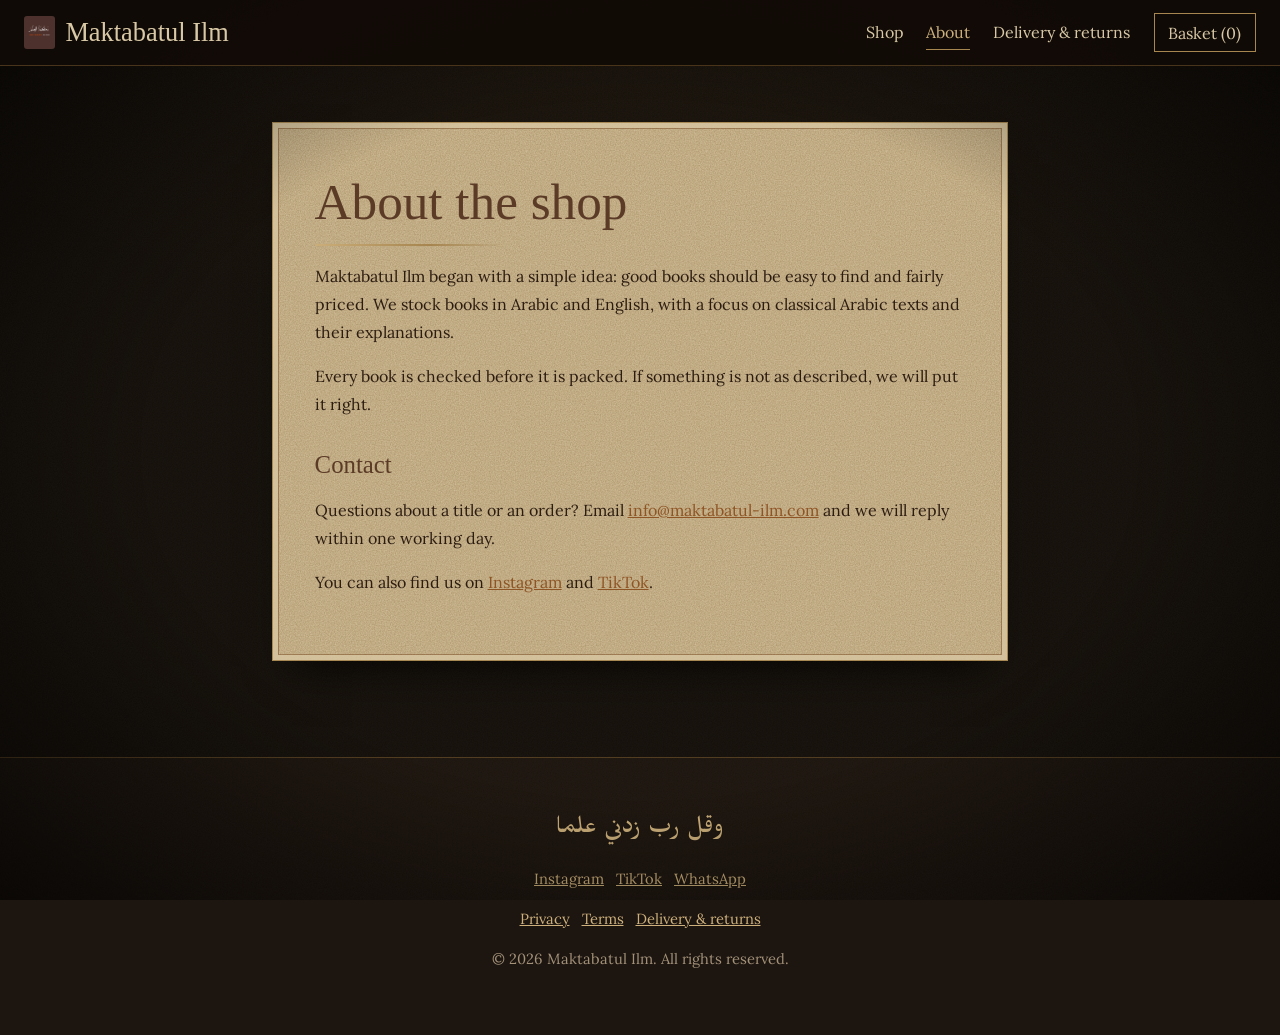
==== commit cf2d5ebf: "Rustic hero, bust cache" ====
--- a/about.html
+++ b/about.html
@@ -18,7 +18,7 @@
   <link rel="preconnect" href="https://fonts.googleapis.com">
   <link rel="preconnect" href="https://fonts.gstatic.com" crossorigin>
   <link href="https://fonts.googleapis.com/css2?family=IM+Fell+English:ital@0;1&family=Lora:wght@400;500;600&family=Mirza:wght@400;700&display=swap" rel="stylesheet">
-  <link rel="stylesheet" href="style.css?v=3">
+  <link rel="stylesheet" href="style.css?v=4">
 </head>
 <body>
   <div id="site-header"></div>
@@ -32,7 +32,7 @@
     <p>You can also find us on <a href="https://www.instagram.com/maktabatul_ilm">Instagram</a> and <a href="https://www.tiktok.com/@maktabatulilm">TikTok</a>.</p>
   </main>
   <div id="site-footer"></div>
-  <script src="shared.js?v=3"></script>
-  <script src="fx.js?v=3"></script>
+  <script src="shared.js?v=4"></script>
+  <script src="fx.js?v=4"></script>
 </body>
 </html>
--- a/style.css
+++ b/style.css
@@ -105,55 +105,58 @@
 .link-btn { font: inherit; background: none; border: 0; color: var(--ember-deep); text-decoration: underline; cursor: pointer; }
 
 /* ==========================================================================
-   Home: the pinned hero
-   ========================================================================== */
-.hero-wrap { height: 200svh; position: relative; }
-.hero {
-  position: sticky; top: 0; height: 100svh; overflow: hidden; background: var(--night);
-  --p: 0; --mx: 0; --my: 0;
-}
-.layer {
-  position: absolute; inset: -5%; width: 110%; height: 110%; max-width: none; object-fit: cover; pointer-events: none;
-  will-change: transform;
-  transform: translate3d(calc(var(--mx) * var(--d) * -30px), calc(var(--my) * var(--d) * -18px - var(--p) * var(--d) * 70px), 0) scale(calc(1 + var(--p) * var(--d) * .5));
-}
-.layer.far { --d: .15; filter: sepia(.4) saturate(.6) brightness(.78) blur(2px); }
-.layer.mid { --d: .45; filter: sepia(.35) saturate(.65) brightness(.84); }
-.layer.near .glow { opacity: .14; animation: none; }
-.layer.near { --d: 1; inset: auto -5% -5% -5%; width: 110%; height: 105%; }
-.hero-glow { display: none;
-  position: absolute; inset: 0; pointer-events: none;
-  background: radial-gradient(ellipse 38% 55% at 50% 52%, rgba(255, 170, 80, calc(.42 + var(--p) * .25)), rgba(224, 117, 42, .12) 55%, transparent 75%);
-  animation: lampFlicker 5s ease-in-out infinite alternate;
-}
-.beam { display: none;
-  position: absolute; inset: 0; pointer-events: none; opacity: .5;
-  background: linear-gradient(160deg, rgba(255, 190, 110, .35), rgba(255, 190, 110, 0) 70%);
-  clip-path: polygon(46% 0, 58% 0, 20% 100%, 0 100%);
-  animation: beamShimmer 7s ease-in-out infinite alternate;
-}
-.beam.b2 { clip-path: polygon(52% 0, 60% 0, 100% 100%, 82% 100%); opacity: .3; animation-delay: -3s; }
-.dust { position: absolute; inset: 0; width: 100%; height: 100%; pointer-events: none; }
-.arch {
-  position: absolute; left: 50%; bottom: 7%; width: min(34rem, 84vw, 57svh); aspect-ratio: 400 / 560;
-  transform: translate3d(calc(-50% + var(--mx) * -8px), calc(var(--p) * -50px), 0) scale(calc(1 + var(--p) * .3));
-  transform-origin: 50% 80%; container-type: inline-size;
-}
-.arch-svg { position: absolute; inset: 0; width: 100%; height: 100%; overflow: visible; }
-.hero-copy {
-  position: absolute; left: 50%; top: 39%; width: 86%; transform: translateX(-50%); text-align: center;
-  opacity: calc(1 - var(--p) * 1.7);
-}
-.hero-ar {
-  font-family: var(--f-ar); font-size: clamp(2.6rem, 6vw, 4.4rem); font-size: min(17cqw, 7rem); white-space: nowrap; line-height: 1.25; margin: 0; color: #e3cfa3;
-  text-shadow: 0 2px 3px rgba(0, 0, 0, .75), 0 0 1px rgba(0,0,0,.6);
-}
-.hero-name { font-family: var(--f-display); font-size: clamp(1.2rem, 2.2vw, 1.6rem); font-size: 5.6cqw; margin: .1rem 0 .3rem; color: var(--parchment); }
-.hero-tag { font-style: italic; color: var(--muted); font-size: .95rem; margin: 0 auto 1.1rem; }
-.scroll-cue { position: absolute; left: 50%; bottom: 2.2rem; width: 1px; height: 3.4rem; background: linear-gradient(var(--brass), transparent); opacity: calc(1 - var(--p) * 4); }
-.scroll-cue::after { content: ""; position: absolute; left: -2px; top: 0; width: 5px; height: 5px; border-radius: 50%; background: var(--brass-hi); animation: cue 2.2s ease-in infinite; }
-.hero-fade { position: absolute; left: 0; right: 0; bottom: 0; height: 14%; background: linear-gradient(transparent, var(--night)); pointer-events: none; }
-
+   Home: the pinned hero. A hand-painted wooden shop sign over bare plank walls
+   ========================================================================== */
+.hero-wrap { height: 190svh; position: relative; }
+.hero { position: sticky; top: 0; height: 100svh; overflow: hidden; background: #1d140d; --p: 0; --mx: 0; --my: 0; }
+.wall {
+  position: absolute; inset: -4%;
+  background:
+    repeating-linear-gradient(90deg, rgba(255, 235, 200, .02) 0 1px, transparent 1px 11px),
+    repeating-linear-gradient(90deg, transparent 0 147px, rgba(0, 0, 0, .75) 147px 150px),
+    repeating-linear-gradient(90deg, #2c1f15 0 150px, #261a11 150px 300px, #302217 300px 450px);
+  transform: translate3d(calc(var(--mx) * -8px), calc(var(--p) * -40px), 0);
+}
+.wall::after { content: ""; position: absolute; inset: 0; background: var(--paper-grain); opacity: .5; }
+.hero::after { content: ""; position: absolute; inset: 0; pointer-events: none; background: radial-gradient(ellipse at 50% 42%, transparent 35%, rgba(0, 0, 0, .65) 100%); }
+
+/* The sign */
+.sign-rig {
+  position: absolute; left: 50%; top: 4.2rem; width: min(33rem, 88vw); z-index: 2; container-type: inline-size;
+  transform: translate3d(-50%, calc(var(--p) * -70px), 0);
+  opacity: calc(1 - var(--p) * .7);
+}
+.sign-bar { height: 7px; width: 74%; margin: 0 auto; background: linear-gradient(#4a4540, #1a1815); border-radius: 4px; box-shadow: 0 3px 5px rgba(0, 0, 0, .6); }
+.sign-swing { transform-origin: 50% 0; rotate: calc(var(--mx) * 1.1deg); animation: swing 7s ease-in-out infinite alternate; }
+.ropes { display: flex; justify-content: space-between; padding: 0 17%; height: 2.6rem; }
+.ropes i { width: 4px; background: repeating-linear-gradient(135deg, #8a7550 0 2px, #5b4a30 2px 4px); }
+.board {
+  position: relative; padding: 7cqw 6cqw 6cqw; text-align: center; border-radius: 5px;
+  background:
+    radial-gradient(circle at 4% 7%, #1c130c 0 5px, transparent 6px), radial-gradient(circle at 96% 7%, #1c130c 0 5px, transparent 6px),
+    radial-gradient(circle at 4% 93%, #1c130c 0 5px, transparent 6px), radial-gradient(circle at 96% 93%, #1c130c 0 5px, transparent 6px),
+    var(--paper-grain),
+    repeating-linear-gradient(180deg, transparent 0 59px, rgba(0, 0, 0, .55) 59px 61px),
+    repeating-linear-gradient(180deg, #5f3f25 0 61px, #55371f 61px 122px);
+  border: 5px solid #34220f; box-shadow: 0 26px 40px -12px #000, inset 0 0 0 2px rgba(216, 200, 166, .12);
+}
+.board::before { content: ""; position: absolute; inset: 9px; border: 1.5px solid rgba(216, 200, 166, .4); border-radius: 2px; pointer-events: none; }
+.hero-ar { font-family: var(--f-ar); font-size: min(17cqw, 11svh); white-space: nowrap; line-height: 1.25; margin: 0; color: #e0cfaa; text-shadow: 1px 2px 0 rgba(0, 0, 0, .55); }
+.hero-name { font-family: var(--f-display); font-size: 5.6cqw; letter-spacing: .04em; margin: .2rem 0 .1rem; color: #d8c8a6; }
+.hero-tag { font-style: italic; color: #b8a47c; font-size: clamp(.85rem, 3.2cqw, 1rem); margin: 0 0 1.1rem; }
+.board .btn { font-size: .95rem; }
+.scroll-cue { position: absolute; left: 50%; bottom: 1.4rem; z-index: 3; width: 1px; height: 2.6rem; background: linear-gradient(var(--brass), transparent); opacity: calc(1 - var(--p) * 4); }
+
+/* Two shelves of plain book spines that slide sideways as you scroll */
+.shelf {
+  position: absolute; left: -2%; right: -2%; bottom: var(--b); height: calc(var(--h) + 18px);
+  background-repeat: repeat-x; background-size: auto var(--h); background-position: calc(var(--p) * var(--sp) * 1px + var(--mx) * var(--md) * 1px) 0;
+}
+.shelf::after { content: ""; position: absolute; left: 0; right: 0; bottom: 0; height: 18px; background: linear-gradient(#6b4a2c, #4a3019 40%, #2a1b0e); box-shadow: 0 -2px 6px rgba(0, 0, 0, .5); }
+.shelf-front { --b: 0px; --h: 14svh; --sp: -380; --md: -26; background-image: url(images/shelf-front.svg); }
+.shelf-back { --b: calc(14svh + 18px + 2svh); --h: 10svh; --sp: 240; --md: -12; background-image: url(images/shelf-back.svg); filter: brightness(.62); }
+
+@keyframes swing { from { transform: rotate(-1.1deg); } to { transform: rotate(1.1deg); } }
 @keyframes lampFlicker { 0% { opacity: .88; } 22% { opacity: 1; } 41% { opacity: .92; } 63% { opacity: 1; } 100% { opacity: .9; } }
 @keyframes beamShimmer { from { opacity: .35; } to { opacity: .6; } }
 @keyframes cue { from { transform: translateY(0); opacity: 1; } to { transform: translateY(3.2rem); opacity: 0; } }
@@ -321,8 +324,7 @@
   .site-header nav { order: 5; width: 100%; justify-content: space-between; gap: .8rem; font-size: .95rem; }
   .brand { font-size: 1.35rem; }
   .hero-wrap { height: 170svh; }
-  .arch { bottom: 9%; width: min(88vw, 52svh); }
-  .hero-copy { top: 38%; }
+  .sign-rig { top: 6.6rem; }
   .filler { display: none; }
   .spotlight { grid-template-columns: 1fr; gap: 2rem; }
   .spot-cover { max-width: 16rem; }
@@ -344,10 +346,8 @@
   .drift, #peek, .rod { display: none !important; }
   .hero-wrap { height: auto; }
   .hero { position: relative; height: 100svh; }
-  .layer, .arch { transform: none !important; }
-  .arch { transform: translateX(-50%) !important; }
-  .hero-copy, .scroll-cue { opacity: 1 !important; }
-  .flame, .glow, .hero-glow, .beam, .scroll-cue::after { animation: none; }
+  .sign-rig { transform: translateX(-50%) !important; opacity: 1 !important; }
+  .sign-swing { animation: none; rotate: none; }
   .photo, .cover, .spine { transition: none; transform: none !important; }
   .hadith .w { opacity: 1; }
 }
@@ -355,13 +355,6 @@
 /* ==========================================================================
    Dusty-library touches: cobwebs, drifting pages, ink lines, scrolls, seals
    ========================================================================== */
-.hero::after, .hadith::after, .site-footer::after {
-  content: ""; position: absolute; inset: 0; pointer-events: none; z-index: 2;
-  background: url("data:image/svg+xml,%3Csvg xmlns='http://www.w3.org/2000/svg' viewBox='0 0 200 200'%3E%3Cg  fill='none' stroke='%23e6dcc6' stroke-width='.7' stroke-opacity='.55'%3E%3Cpath d='M0 0L200.0 0.0M0 0L193.2 51.8M0 0L173.2 100.0M0 0L141.4 141.4M0 0L100.0 173.2M0 0L51.8 193.2M0 0L0.0 200.0M40.0 0.0Q35.4 4.7 38.6 10.4M38.6 10.4Q33.0 13.7 34.6 20.0M34.6 20.0Q28.3 21.7 28.3 28.3M28.3 28.3Q21.7 28.3 20.0 34.6M20.0 34.6Q13.7 33.0 10.4 38.6M10.4 38.6Q4.7 35.4 0.0 40.0M76.0 0.0Q67.2 8.9 73.4 19.7M73.4 19.7Q62.7 26.0 65.8 38.0M65.8 38.0Q53.8 41.3 53.7 53.7M53.7 53.7Q41.3 53.8 38.0 65.8M38.0 65.8Q26.0 62.7 19.7 73.4M19.7 73.4Q8.9 67.2 0.0 76.0M116.0 0.0Q102.6 13.5 112.0 30.0M112.0 30.0Q95.6 39.6 100.5 58.0M100.5 58.0Q82.1 63.0 82.0 82.0M82.0 82.0Q63.0 82.1 58.0 100.5M58.0 100.5Q39.6 95.6 30.0 112.0M30.0 112.0Q13.5 102.6 0.0 116.0M160.0 0.0Q141.5 18.6 154.5 41.4M154.5 41.4Q131.9 54.6 138.6 80.0M138.6 80.0Q113.3 86.9 113.1 113.1M113.1 113.1Q86.9 113.3 80.0 138.6M80.0 138.6Q54.6 131.9 41.4 154.5M41.4 154.5Q18.6 141.5 0.0 160.0'/%3E%3C/g%3E%3C/svg%3E") left top / min(15rem, 38vw) no-repeat, url("data:image/svg+xml,%3Csvg xmlns='http://www.w3.org/2000/svg' viewBox='0 0 200 200'%3E%3Cg transform=%22scale%28-1 1%29 translate%28-200 0%29%22 fill='none' stroke='%23e6dcc6' stroke-width='.7' stroke-opacity='.55'%3E%3Cpath d='M0 0L200.0 0.0M0 0L193.2 51.8M0 0L173.2 100.0M0 0L141.4 141.4M0 0L100.0 173.2M0 0L51.8 193.2M0 0L0.0 200.0M40.0 0.0Q35.4 4.7 38.6 10.4M38.6 10.4Q33.0 13.7 34.6 20.0M34.6 20.0Q28.3 21.7 28.3 28.3M28.3 28.3Q21.7 28.3 20.0 34.6M20.0 34.6Q13.7 33.0 10.4 38.6M10.4 38.6Q4.7 35.4 0.0 40.0M76.0 0.0Q67.2 8.9 73.4 19.7M73.4 19.7Q62.7 26.0 65.8 38.0M65.8 38.0Q53.8 41.3 53.7 53.7M53.7 53.7Q41.3 53.8 38.0 65.8M38.0 65.8Q26.0 62.7 19.7 73.4M19.7 73.4Q8.9 67.2 0.0 76.0M116.0 0.0Q102.6 13.5 112.0 30.0M112.0 30.0Q95.6 39.6 100.5 58.0M100.5 58.0Q82.1 63.0 82.0 82.0M82.0 82.0Q63.0 82.1 58.0 100.5M58.0 100.5Q39.6 95.6 30.0 112.0M30.0 112.0Q13.5 102.6 0.0 116.0M160.0 0.0Q141.5 18.6 154.5 41.4M154.5 41.4Q131.9 54.6 138.6 80.0M138.6 80.0Q113.3 86.9 113.1 113.1M113.1 113.1Q86.9 113.3 80.0 138.6M80.0 138.6Q54.6 131.9 41.4 154.5M41.4 154.5Q18.6 141.5 0.0 160.0'/%3E%3C/g%3E%3C/svg%3E") right top / min(15rem, 38vw) no-repeat;
-  opacity: .5;
-}
-.hero::after { top: 3.5rem; }
-
 /* Pages and motes drifting down the whole site, at different depths */
 .drift { position: fixed; inset: 0; z-index: 60; pointer-events: none; overflow: hidden; }
 .drift i {
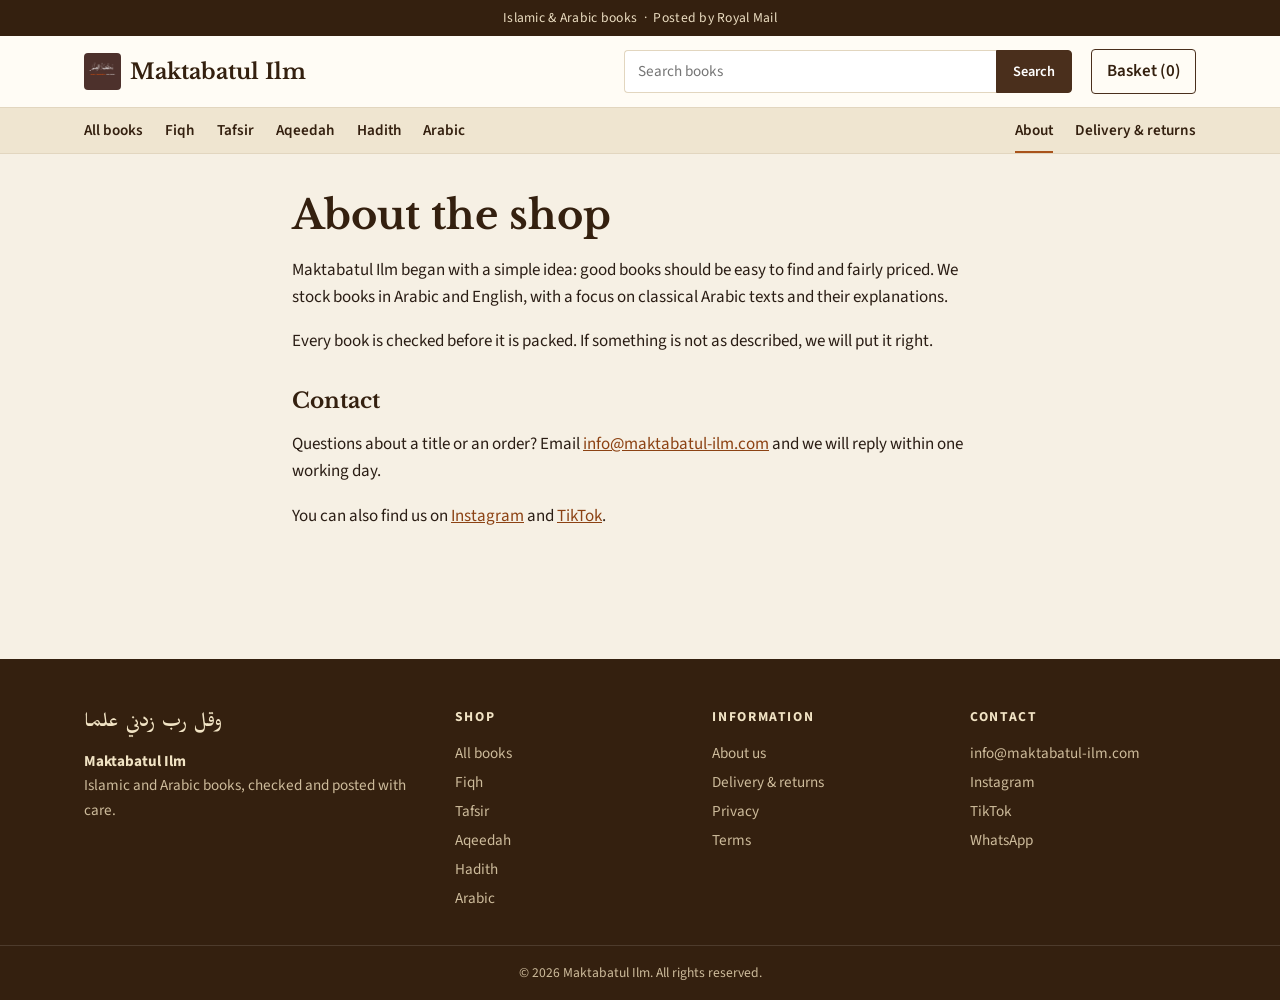
==== commit 8efc5401: "Website re construct" ====
--- a/about.html
+++ b/about.html
@@ -11,14 +11,13 @@
   <meta property="og:image" content="https://maktabatul-ilm.com/images/logo.png">
   <meta name="twitter:card" content="summary">
   <link rel="canonical" href="https://maktabatul-ilm.com/about.html">
-  <meta name="theme-color" content="#120b07">
+  <meta name="theme-color" content="#4a2f1c">
   <title>About | Maktabatul Ilm</title>
   <meta name="description" content="About Maktabatul Ilm and how to contact us.">
-  <script>(function(){try{if(matchMedia('(prefers-reduced-motion: reduce)').matches)return;var d=document.documentElement;d.classList.add('cv-intro');if(sessionStorage.getItem('seen'))d.classList.add('cv-quick');sessionStorage.setItem('seen','1')}catch(e){}})()</script>
   <link rel="preconnect" href="https://fonts.googleapis.com">
   <link rel="preconnect" href="https://fonts.gstatic.com" crossorigin>
-  <link href="https://fonts.googleapis.com/css2?family=IM+Fell+English:ital@0;1&family=Lora:wght@400;500;600&family=Mirza:wght@400;700&display=swap" rel="stylesheet">
-  <link rel="stylesheet" href="style.css?v=4">
+  <link href="https://fonts.googleapis.com/css2?family=Libre+Baskerville:wght@400;700&family=Source+Sans+3:wght@400;600;700&family=Mirza:wght@400;700&display=swap" rel="stylesheet">
+  <link rel="stylesheet" href="style.css?v=5">
 </head>
 <body>
   <div id="site-header"></div>
@@ -32,7 +31,8 @@
     <p>You can also find us on <a href="https://www.instagram.com/maktabatul_ilm">Instagram</a> and <a href="https://www.tiktok.com/@maktabatulilm">TikTok</a>.</p>
   </main>
   <div id="site-footer"></div>
-  <script src="shared.js?v=4"></script>
-  <script src="fx.js?v=4"></script>
+  <script src="books.js?v=5"></script>
+  <script src="shared.js?v=5"></script>
+  <script src="fx.js?v=5"></script>
 </body>
 </html>
--- a/style.css
+++ b/style.css
@@ -1,488 +1,171 @@
 /* ==========================================================================
-   Maktabatul Ilm: candlelit library at night
-   Walnut and leather for the room, brass for the details, ember for the light,
-   aged parchment for anything you have to read closely.
+   Maktabatul Ilm: a clean, warm bookshop. Cream paper, dark brown, one orange.
    ========================================================================== */
+:root {
+  --bg: #f6f0e4; --paper: #fffcf5; --line: #e2d6bf; --cream: #efe5d0;
+  --ink: #2a1d14; --muted: #6f5e4c;
+  --brown: #4a2f1c; --brown-d: #34200f;
+  --accent: #a9531b; --accent-d: #8c4213;
+  --f-head: "Libre Baskerville", Georgia, serif;
+  --f-body: "Source Sans 3", system-ui, sans-serif;
+  --f-ar: "Mirza", "Noto Naskh Arabic", serif;
+  --wrap: 72rem;
+}
+*, *::before, *::after { box-sizing: border-box; }
+html { scroll-behavior: smooth; }
+body { margin: 0; background: var(--bg); color: var(--ink); font: 400 1.0625rem/1.6 var(--f-body); animation: pageIn .45s ease; }
+@keyframes pageIn { from { opacity: 0; } to { opacity: 1; } }
+img { max-width: 100%; display: block; }
+a { color: var(--accent-d); }
+h1, h2, h3 { font-family: var(--f-head); line-height: 1.25; margin: 0 0 .6rem; color: var(--brown-d); }
+.wrap { max-width: var(--wrap); margin: 0 auto; padding: 0 1.25rem; }
+[lang="ar"] { font-family: var(--f-ar); }
+:focus-visible { outline: 2px solid var(--accent); outline-offset: 2px; }
 
-:root {
-  --night: #14100c;
-  --leather: #1c1510;
-  --leather-2: #261b13;
-  --oak: #6a4528;
-  --brass: #a88650;
-  --brass-hi: #cdb07c;
-  --ember: #b9773a;
-  --ember-deep: #8f5424;
-  --parchment: #d8c8a6;
-  --muted: #a39178;
-  --page: #d6c49f;
-  --ink: #2a1a0f;
-  --ink-soft: #5a3a26;
-  --line: rgba(201, 150, 74, .3);
+/* ----- Buttons ----- */
+.btn {
+  display: inline-block; font: 600 1rem var(--f-body); text-decoration: none; text-align: center; cursor: pointer;
+  background: var(--accent); color: #fff; border: 1px solid var(--accent); padding: .75rem 1.5rem; border-radius: 4px; transition: background .2s, transform .2s;
+}
+.btn:hover { background: var(--accent-d); }
+.btn.small { padding: .45rem .85rem; font-size: .9rem; }
+.btn.ghost { background: transparent; color: var(--brown-d); border-color: var(--brown); }
+.btn.ghost:hover { background: var(--brown); color: #fff; }
+.btn:disabled { background: #cdbfa5; border-color: #cdbfa5; color: #fff; cursor: not-allowed; }
+.link-btn { font: inherit; background: none; border: 0; color: var(--accent-d); text-decoration: underline; cursor: pointer; padding: 0; }
 
-  --f-display: "IM Fell English", "Amiri", Georgia, serif;
-  --f-body: "Lora", Georgia, serif;
-  --f-ar: "Mirza", "Amiri", serif;
+/* ----- Header ----- */
+.announce { background: var(--brown-d); color: #eadcc0; text-align: center; font-size: .85rem; padding: .45rem 1rem; letter-spacing: .02em; }
+.site-header { position: sticky; top: 0; z-index: 50; background: var(--paper); border-bottom: 1px solid var(--line); transition: box-shadow .25s; }
+.site-header.solid { box-shadow: 0 4px 14px rgba(60, 40, 20, .12); }
+.site-header .bar { max-width: var(--wrap); margin: 0 auto; padding: .8rem 1.25rem; display: flex; align-items: center; gap: 1.2rem; }
+.brand { display: inline-flex; align-items: center; gap: .6rem; font: 700 1.35rem var(--f-head); color: var(--brown-d); text-decoration: none; white-space: nowrap; }
+.logo { width: 2.3rem; height: 2.3rem; object-fit: cover; border-radius: 4px; }
+.hsearch { flex: 1; max-width: 28rem; margin-left: auto; display: flex; }
+.hsearch input { flex: 1; min-width: 0; font: inherit; font-size: .95rem; padding: .55rem .8rem; border: 1px solid var(--line); border-right: 0; border-radius: 4px 0 0 4px; background: #fff; color: var(--ink); }
+.hsearch button { font: 600 .9rem var(--f-body); padding: 0 1rem; border: 1px solid var(--brown); background: var(--brown); color: #fff; border-radius: 0 4px 4px 0; cursor: pointer; }
+.cart-btn { color: var(--brown-d); text-decoration: none; font-weight: 600; border: 1px solid var(--brown); border-radius: 4px; padding: .5rem .9rem; white-space: nowrap; }
+.cart-btn:hover { background: var(--brown); color: #fff; }
+.catnav { border-top: 1px solid var(--line); background: var(--cream); }
+.catnav .in { max-width: var(--wrap); margin: 0 auto; padding: 0 1.25rem; display: flex; gap: 1.4rem; overflow-x: auto; white-space: nowrap; scrollbar-width: none; }
+.catnav a { color: var(--brown-d); text-decoration: none; font-size: .95rem; font-weight: 600; padding: .6rem 0; border-bottom: 2px solid transparent; }
+.catnav a:hover, .catnav a.active { border-bottom-color: var(--accent); }
+.catnav .sp { margin-left: auto; }
 
-  --paper-grain: url("data:image/svg+xml,%3Csvg xmlns='http://www.w3.org/2000/svg' width='180' height='180'%3E%3Cfilter id='n'%3E%3CfeTurbulence type='fractalNoise' baseFrequency='.8' numOctaves='2' stitchTiles='stitch'/%3E%3CfeColorMatrix values='0 0 0 0 .25  0 0 0 0 .15  0 0 0 0 .05  0 0 0 .5 0'/%3E%3C/filter%3E%3Crect width='100%25' height='100%25' filter='url(%23n)'/%3E%3C/svg%3E");
-  --lattice: url("data:image/svg+xml,%3Csvg xmlns='http://www.w3.org/2000/svg' width='96' height='96' viewBox='0 0 96 96' fill='none' stroke='%23c9964a' stroke-width='1.2' stroke-opacity='.18'%3E%3Cpath d='M48 6l11.4 18.2L80 24.6 72.2 44 90 48 72.2 52l7.8 19.4-20.6.4L48 90 36.6 71.8 16 71.4 23.8 52 6 48l17.8-4L16 24.6l20.6-.4z'/%3E%3Cpath d='M0 0l8 8M96 0l-8 8M0 96l8-8M96 96l-8-8'/%3E%3C/svg%3E");
+/* ----- Home: hero ----- */
+.hero2 { background: var(--cream); border-bottom: 1px solid var(--line); overflow: hidden; }
+.hero2 .wrap { display: grid; grid-template-columns: 1.05fr 1fr; gap: 2rem; align-items: center; padding-top: 3.2rem; padding-bottom: 3.2rem; min-height: 28rem; }
+.kicker { font-size: .85rem; font-weight: 700; letter-spacing: .14em; text-transform: uppercase; color: var(--accent-d); margin: 0 0 .8rem; }
+.hero2 h1 { font-size: clamp(2.1rem, 4.6vw, 3.4rem); margin-bottom: .9rem; }
+.hero2 .ar { text-align: left; font-size: clamp(2rem, 4vw, 3rem); color: var(--brown); margin: 0 0 .2rem; line-height: 1.4; }
+.hero2 .lead { font-size: 1.15rem; color: var(--muted); max-width: 30rem; margin: 0 0 1.6rem; }
+.hero2 .cta { display: flex; gap: .8rem; flex-wrap: wrap; }
+.hero-books { position: relative; height: 24rem; }
+.hb { position: absolute; width: 11rem; will-change: transform; transition: transform .3s ease; }
+.hb .photo, .hb .cover { box-shadow: 0 14px 28px -10px rgba(40, 25, 10, .55); }
+.hb:nth-child(1) { left: 2%; top: 12%; --r: -7deg; --k: .05; }
+.hb:nth-child(2) { left: 30%; top: 0; --r: 3deg; --k: .12; z-index: 2; width: 12.5rem; }
+.hb:nth-child(3) { right: 1%; top: 18%; --r: 8deg; --k: .08; }
+.hb { transform: translateY(calc(var(--sy, 0) * var(--k) * -1px)) rotate(var(--r)); }
+.hb:hover { transform: translateY(calc(var(--sy, 0) * var(--k) * -1px - 6px)) rotate(0deg); z-index: 3; }
+
+/* ----- Home: strips and sections ----- */
+.usps { background: var(--paper); border-bottom: 1px solid var(--line); }
+.usps .wrap { display: grid; grid-template-columns: repeat(3, 1fr); gap: 1rem; padding-top: 1.1rem; padding-bottom: 1.1rem; text-align: center; font-weight: 600; font-size: .95rem; color: var(--brown); }
+.usps span { display: block; font-weight: 400; color: var(--muted); font-size: .88rem; }
+.section { padding: 3.4rem 0 .6rem; }
+.section-head { display: flex; align-items: baseline; justify-content: space-between; gap: 1rem; margin-bottom: 1.4rem; }
+.section-head h2 { font-size: clamp(1.5rem, 3vw, 2rem); margin: 0; }
+.section-head a { font-weight: 600; white-space: nowrap; }
+.tiles { display: grid; grid-template-columns: repeat(auto-fill, minmax(12.5rem, 1fr)); gap: 1rem; }
+.tile { display: flex; flex-direction: column; justify-content: flex-end; min-height: 7.5rem; padding: 1rem 1.1rem; border-radius: 6px; text-decoration: none; color: #f6ecd6; background: var(--c); transition: transform .25s, box-shadow .25s; }
+.tile:hover { transform: translateY(-4px); box-shadow: 0 12px 20px -10px rgba(40, 25, 10, .6); }
+.tile b { font: 700 1.2rem var(--f-head); }
+.tile small { opacity: .8; font-size: .88rem; }
+.quote { background: var(--brown); color: #eadcc0; margin-top: 3.6rem; padding: 4rem 0; text-align: center; }
+.quote p { font: italic 400 clamp(1.4rem, 3.4vw, 2.2rem)/1.5 var(--f-head); max-width: 46rem; margin: 0 auto; color: #f3e6c9; }
+.quote .w { color: #7d6650; transition: color .5s; }
+.quote .w.on { color: #f3e6c9; }
+.split { display: grid; grid-template-columns: 1fr 1fr; gap: 2.5rem; align-items: center; padding: 3.6rem 0; }
+.split .panel { background: var(--paper); border: 1px solid var(--line); border-radius: 6px; padding: 1.6rem; }
+.split ul { margin: 0; padding-left: 1.1rem; }
+.split li { margin: .4rem 0; }
+
+/* ----- Book cards ----- */
+.grid { display: grid; grid-template-columns: repeat(auto-fill, minmax(11.5rem, 1fr)); gap: 1.1rem; }
+.card { background: var(--paper); border: 1px solid var(--line); border-radius: 6px; display: flex; flex-direction: column; transition: box-shadow .25s, transform .25s; }
+.card:hover { box-shadow: 0 12px 22px -12px rgba(60, 40, 20, .45); transform: translateY(-3px); }
+.card-link { display: block; color: inherit; text-decoration: none; padding: .75rem .75rem 0; }
+.photo, .cover { position: relative; aspect-ratio: 4 / 5; overflow: hidden; border-radius: 3px; background: #e9dec8; box-shadow: 0 1px 4px rgba(40, 25, 10, .25); }
+.photo img { width: 100%; height: 100%; object-fit: cover; }
+.cover { display: grid; place-items: center; padding: 1rem; text-align: center; background: var(--c); color: #f1e3c4; border-left: 6px solid rgba(0, 0, 0, .25); }
+.cover .ttl { font: 700 1.05rem/1.3 var(--f-head); }
+.card h3 { font: 600 .98rem/1.35 var(--f-body); color: var(--ink); margin: .65rem 0 .15rem; display: -webkit-box; -webkit-line-clamp: 2; -webkit-box-orient: vertical; overflow: hidden; }
+.ar-title { margin: 0; color: var(--accent-d); font-size: 1.05rem; line-height: 1.5; }
+.ar-title.big { font-size: 1.6rem; }
+.buy { margin-top: auto; display: flex; justify-content: space-between; align-items: center; gap: .5rem; padding: .7rem .75rem .8rem; }
+.price { font-weight: 700; color: var(--brown-d); }
+.price.big { font-size: 1.6rem; margin: .3rem 0; }
+.card.sold .photo img, .card.sold .cover, .detail.sold .photo img { filter: grayscale(.8); opacity: .6; }
+.stamp { position: absolute; top: .5rem; left: .5rem; z-index: 2; font-style: normal; font-size: .72rem; font-weight: 700; letter-spacing: .06em; text-transform: uppercase; padding: .22rem .55rem; border-radius: 3px; color: #fff; }
+.stamp.sold { background: #3a2a1e; }
+.stamp.last { background: var(--accent); }
+
+/* ----- Shop, book, basket and text pages ----- */
+.page { max-width: var(--wrap); margin: 0 auto; padding: 2.2rem 1.25rem 3rem; }
+.page h1 { font-size: clamp(1.8rem, 4vw, 2.5rem); }
+.page-head { display: flex; align-items: baseline; justify-content: space-between; gap: 1rem; flex-wrap: wrap; }
+.count, .status, .crumbs, .small-print, .stock-note { color: var(--muted); font-size: .92rem; }
+.toolbar { display: flex; gap: 1rem; align-items: center; flex-wrap: wrap; margin: .8rem 0 .9rem; }
+.toolbar input[type=search] { flex: 1; min-width: 12rem; max-width: 24rem; font: inherit; padding: .6rem .8rem; border: 1px solid var(--line); border-radius: 4px; background: #fff; }
+.filters { display: flex; gap: .5rem; flex-wrap: wrap; margin-bottom: 1.4rem; }
+.chip { font: 600 .9rem var(--f-body); color: var(--brown-d); background: var(--paper); border: 1px solid var(--line); border-radius: 999px; padding: .4rem .95rem; cursor: pointer; }
+.chip:hover { border-color: var(--brown); }
+.chip.on { background: var(--brown); border-color: var(--brown); color: #fff; }
+.detail { display: grid; grid-template-columns: minmax(14rem, 22rem) 1fr; gap: 2.4rem; margin: 1rem 0 2.5rem; align-items: start; }
+.detail h1 { margin-bottom: .3rem; }
+.stock-note { font-weight: 600; color: var(--accent-d); }
+.related-title { font-size: 1.5rem; margin-top: 1rem; }
+.prose { max-width: 46rem; }
+.prose h2 { font-size: 1.35rem; margin-top: 2rem; }
+.basket-list { list-style: none; margin: 1rem 0; padding: 0; background: var(--paper); border: 1px solid var(--line); border-radius: 6px; }
+.basket-list li { display: flex; align-items: center; gap: 1rem; padding: .9rem 1rem; border-bottom: 1px solid var(--line); }
+.basket-list li:last-child { border-bottom: 0; }
+.basket-list a { flex: 1; font-weight: 600; text-decoration: none; color: var(--ink); }
+.cart-total { font-size: 1.25rem; }
+
+/* ----- Footer ----- */
+.site-footer { background: var(--brown-d); color: #cdbb9b; margin-top: 4rem; font-size: .95rem; }
+.site-footer .cols { max-width: var(--wrap); margin: 0 auto; padding: 3rem 1.25rem 2rem; display: grid; grid-template-columns: 1.5fr 1fr 1fr 1fr; gap: 2rem; }
+.site-footer h4 { font: 700 .85rem var(--f-body); letter-spacing: .12em; text-transform: uppercase; color: #f1e3c4; margin: 0 0 .8rem; }
+.site-footer a { color: #cdbb9b; text-decoration: none; display: block; padding: .15rem 0; }
+.site-footer a:hover { color: #fff; text-decoration: underline; }
+.site-footer .foot-ar { text-align: left; font-size: 1.5rem; color: #f1e3c4; margin: 0 0 .4rem; line-height: 1.5; }
+.site-footer p { margin: 0 0 .5rem; }
+.site-footer .legal { border-top: 1px solid rgba(255, 255, 255, .12); text-align: center; padding: 1rem; font-size: .85rem; }
+
+/* ----- Scroll reveals (classes are added by fx.js, so nothing is hidden if it fails) ----- */
+.fx-pre { opacity: 0; transform: translateY(22px); }
+.fx-in { opacity: 1; transform: none; transition: opacity .7s ease var(--d, 0ms), transform .7s ease var(--d, 0ms); }
+.card.fx-in { transition: opacity .6s ease var(--d, 0ms), transform .6s ease var(--d, 0ms), box-shadow .25s; }
+
+/* ----- Small screens ----- */
+@media (max-width: 800px) {
+  .site-header .bar { flex-wrap: wrap; gap: .6rem; padding: .6rem 1rem; }
+  .hsearch { order: 3; flex-basis: 100%; max-width: none; margin: 0; }
+  .cart-btn { margin-left: auto; }
+  .hero2 .wrap { grid-template-columns: 1fr; padding-top: 2rem; padding-bottom: 1.5rem; min-height: 0; }
+  .hero-books { height: 17rem; }
+  .hb { width: 7.6rem; } .hb:nth-child(2) { width: 8.8rem; }
+  .usps .wrap { grid-template-columns: 1fr; gap: .5rem; }
+  .split, .detail { grid-template-columns: 1fr; gap: 1.4rem; }
+  .site-footer .cols { grid-template-columns: 1fr 1fr; }
+  .grid { grid-template-columns: repeat(auto-fill, minmax(9.2rem, 1fr)); gap: .8rem; }
+  .buy { flex-direction: column; align-items: stretch; }
+  .buy .btn { width: 100%; }
 }
-
-* { box-sizing: border-box; }
-html { scroll-behavior: smooth; scroll-padding-top: 5rem; background: var(--night); }
-body {
-  margin: 0;
-  background: var(--night);
-  color: var(--parchment);
-  font-family: var(--f-body);
-  line-height: 1.75;
-  background: radial-gradient(ellipse 90% 50% at 50% 0, rgba(185, 119, 58, .03), transparent 70%), var(--night);
+@media (prefers-reduced-motion: reduce) {
+  *, *::before, *::after { animation: none !important; transition: none !important; scroll-behavior: auto !important; }
+  .fx-pre { opacity: 1; transform: none; }
+  .hb { transform: rotate(var(--r)) !important; }
 }
-h1, h2, h3, .brand { font-family: var(--f-display); font-weight: 400; line-height: 1.2; }
-a { color: var(--brass-hi); }
-a:hover { color: #f3cd8a; }
-img { max-width: 100%; }
-:focus-visible { outline: 3px solid var(--brass-hi); outline-offset: 3px; }
-::selection { background: var(--ember); color: #1b1009; }
-
-/* Film grain and vignette sit above everything but never block clicks */
-body::before, body::after { content: ""; position: fixed; inset: 0; pointer-events: none; z-index: 80; }
-body::before { background-image: var(--paper-grain); opacity: .13; }
-body::after { background: radial-gradient(ellipse at center, transparent 55%, rgba(0, 0, 0, .66) 100%); }
-
-/* ===== Page-turn transition (pure CSS, driven by classes on <html>) ===== */
-html::before, html::after { content: ""; position: fixed; inset: 0; z-index: 1000; pointer-events: none; }
-html::before {
-  background:
-    repeating-linear-gradient(transparent 0 2.3rem, rgba(90, 60, 30, .09) 2.3rem calc(2.3rem + 1px)),
-    var(--paper-grain),
-    linear-gradient(90deg, #a9946b, #d3c096 5%, #d9c7a1 55%, #c6b288);
-  transform-origin: left center;
-  transform: perspective(2200px) rotateY(-100deg);
-  backface-visibility: hidden;
-}
-html::after { background: #0d0906; opacity: 0; }
-html.cv-intro::before { animation: pgOpen .9s cubic-bezier(.62, 0, .3, 1) .15s forwards; transform: perspective(2200px) rotateY(0); }
-html.cv-intro::after { animation: pgShade .9s ease-in-out .15s forwards; }
-html.cv-intro.cv-quick::before, html.cv-intro.cv-quick::after { animation-duration: .55s; animation-delay: 0s; }
-html.cv-leave::before { animation: pgClose .5s cubic-bezier(.55, 0, .35, 1) forwards; }
-html.cv-leave::after { animation: pgShade .5s ease-in-out forwards; }
-@keyframes pgOpen { from { transform: perspective(2200px) rotateY(0); } to { transform: perspective(2200px) rotateY(-100deg); } }
-@keyframes pgClose { from { transform: perspective(2200px) rotateY(-100deg); } to { transform: perspective(2200px) rotateY(0); } }
-@keyframes pgShade { 0% { opacity: 0; } 45% { opacity: .45; } 100% { opacity: 0; } }
-
-/* ===== Header ===== */
-.site-header {
-  position: sticky; top: 0; z-index: 100;
-  display: flex; align-items: center; gap: 1.5rem;
-  padding: .8rem 1.5rem;
-  background: rgba(18, 11, 7, .94);
-  border-bottom: 1px solid var(--line);
-  transition: background .4s, border-color .4s;
-}
-body.home .site-header { position: fixed; left: 0; right: 0; background: transparent; border-bottom-color: transparent; }
-body.home .site-header.solid { background: rgba(18, 11, 7, .92); border-bottom-color: var(--line); backdrop-filter: blur(6px); }
-.brand { display: inline-flex; align-items: center; gap: .65rem; margin-right: auto; font-size: 1.65rem; color: var(--parchment); text-decoration: none; }
-.logo { height: 2.1rem; width: auto; border-radius: 3px; }
-.site-header nav { display: flex; gap: 1.4rem; }
-.site-header nav a { color: var(--parchment); text-decoration: none; padding: .2rem 0; border-bottom: 1px solid transparent; }
-.site-header nav a:hover, .site-header nav a.active { color: var(--brass-hi); border-bottom-color: var(--brass); }
-.cart-btn {
-  font: inherit; color: var(--parchment); text-decoration: none; background: transparent;
-  border: 1px solid var(--brass); padding: .3rem .85rem; cursor: pointer;
-}
-.cart-btn:hover { background: var(--brass); color: #1b1009; }
-
-/* ===== Buttons ===== */
-.btn {
-  display: inline-block; font: inherit; font-weight: 600; text-decoration: none; cursor: pointer;
-  background: var(--ember); color: #1b1009; border: 0; padding: .8rem 1.7rem;
-}
-.btn:hover:not(:disabled) { background: var(--brass-hi); color: #1b1009; }
-.btn:disabled { background: #4a3b2c; color: #9c8a76; cursor: not-allowed; }
-.btn.small { padding: .45rem .95rem; font-size: .9rem; }
-.btn.glow { box-shadow: 0 6px 18px rgba(0, 0, 0, .5); }
-.link-btn { font: inherit; background: none; border: 0; color: var(--ember-deep); text-decoration: underline; cursor: pointer; }
-
-/* ==========================================================================
-   Home: the pinned hero. A hand-painted wooden shop sign over bare plank walls
-   ========================================================================== */
-.hero-wrap { height: 190svh; position: relative; }
-.hero { position: sticky; top: 0; height: 100svh; overflow: hidden; background: #1d140d; --p: 0; --mx: 0; --my: 0; }
-.wall {
-  position: absolute; inset: -4%;
-  background:
-    repeating-linear-gradient(90deg, rgba(255, 235, 200, .02) 0 1px, transparent 1px 11px),
-    repeating-linear-gradient(90deg, transparent 0 147px, rgba(0, 0, 0, .75) 147px 150px),
-    repeating-linear-gradient(90deg, #2c1f15 0 150px, #261a11 150px 300px, #302217 300px 450px);
-  transform: translate3d(calc(var(--mx) * -8px), calc(var(--p) * -40px), 0);
-}
-.wall::after { content: ""; position: absolute; inset: 0; background: var(--paper-grain); opacity: .5; }
-.hero::after { content: ""; position: absolute; inset: 0; pointer-events: none; background: radial-gradient(ellipse at 50% 42%, transparent 35%, rgba(0, 0, 0, .65) 100%); }
-
-/* The sign */
-.sign-rig {
-  position: absolute; left: 50%; top: 4.2rem; width: min(33rem, 88vw); z-index: 2; container-type: inline-size;
-  transform: translate3d(-50%, calc(var(--p) * -70px), 0);
-  opacity: calc(1 - var(--p) * .7);
-}
-.sign-bar { height: 7px; width: 74%; margin: 0 auto; background: linear-gradient(#4a4540, #1a1815); border-radius: 4px; box-shadow: 0 3px 5px rgba(0, 0, 0, .6); }
-.sign-swing { transform-origin: 50% 0; rotate: calc(var(--mx) * 1.1deg); animation: swing 7s ease-in-out infinite alternate; }
-.ropes { display: flex; justify-content: space-between; padding: 0 17%; height: 2.6rem; }
-.ropes i { width: 4px; background: repeating-linear-gradient(135deg, #8a7550 0 2px, #5b4a30 2px 4px); }
-.board {
-  position: relative; padding: 7cqw 6cqw 6cqw; text-align: center; border-radius: 5px;
-  background:
-    radial-gradient(circle at 4% 7%, #1c130c 0 5px, transparent 6px), radial-gradient(circle at 96% 7%, #1c130c 0 5px, transparent 6px),
-    radial-gradient(circle at 4% 93%, #1c130c 0 5px, transparent 6px), radial-gradient(circle at 96% 93%, #1c130c 0 5px, transparent 6px),
-    var(--paper-grain),
-    repeating-linear-gradient(180deg, transparent 0 59px, rgba(0, 0, 0, .55) 59px 61px),
-    repeating-linear-gradient(180deg, #5f3f25 0 61px, #55371f 61px 122px);
-  border: 5px solid #34220f; box-shadow: 0 26px 40px -12px #000, inset 0 0 0 2px rgba(216, 200, 166, .12);
-}
-.board::before { content: ""; position: absolute; inset: 9px; border: 1.5px solid rgba(216, 200, 166, .4); border-radius: 2px; pointer-events: none; }
-.hero-ar { font-family: var(--f-ar); font-size: min(17cqw, 11svh); white-space: nowrap; line-height: 1.25; margin: 0; color: #e0cfaa; text-shadow: 1px 2px 0 rgba(0, 0, 0, .55); }
-.hero-name { font-family: var(--f-display); font-size: 5.6cqw; letter-spacing: .04em; margin: .2rem 0 .1rem; color: #d8c8a6; }
-.hero-tag { font-style: italic; color: #b8a47c; font-size: clamp(.85rem, 3.2cqw, 1rem); margin: 0 0 1.1rem; }
-.board .btn { font-size: .95rem; }
-.scroll-cue { position: absolute; left: 50%; bottom: 1.4rem; z-index: 3; width: 1px; height: 2.6rem; background: linear-gradient(var(--brass), transparent); opacity: calc(1 - var(--p) * 4); }
-
-/* Two shelves of plain book spines that slide sideways as you scroll */
-.shelf {
-  position: absolute; left: -2%; right: -2%; bottom: var(--b); height: calc(var(--h) + 18px);
-  background-repeat: repeat-x; background-size: auto var(--h); background-position: calc(var(--p) * var(--sp) * 1px + var(--mx) * var(--md) * 1px) 0;
-}
-.shelf::after { content: ""; position: absolute; left: 0; right: 0; bottom: 0; height: 18px; background: linear-gradient(#6b4a2c, #4a3019 40%, #2a1b0e); box-shadow: 0 -2px 6px rgba(0, 0, 0, .5); }
-.shelf-front { --b: 0px; --h: 14svh; --sp: -380; --md: -26; background-image: url(images/shelf-front.svg); }
-.shelf-back { --b: calc(14svh + 18px + 2svh); --h: 10svh; --sp: 240; --md: -12; background-image: url(images/shelf-back.svg); filter: brightness(.62); }
-
-@keyframes swing { from { transform: rotate(-1.1deg); } to { transform: rotate(1.1deg); } }
-@keyframes lampFlicker { 0% { opacity: .88; } 22% { opacity: 1; } 41% { opacity: .92; } 63% { opacity: 1; } 100% { opacity: .9; } }
-@keyframes beamShimmer { from { opacity: .35; } to { opacity: .6; } }
-@keyframes cue { from { transform: translateY(0); opacity: 1; } to { transform: translateY(3.2rem); opacity: 0; } }
-.flame { transform-box: fill-box; transform-origin: 50% 90%; animation: flick 1.9s ease-in-out infinite alternate; }
-.glow { animation: glowPulse 3.3s ease-in-out infinite alternate; }
-@keyframes flick { 0% { transform: scale(1, 1) skewX(0); } 30% { transform: scale(.92, 1.08) skewX(-3deg); } 60% { transform: scale(1.04, .95) skewX(2deg); } 100% { transform: scale(.96, 1.05) skewX(-1deg); } }
-@keyframes glowPulse { from { opacity: .75; } to { opacity: 1; } }
-
-/* ==========================================================================
-   Sections
-   ========================================================================== */
-.section { max-width: 70rem; margin: 0 auto; padding: 6rem 1.5rem 1rem; }
-.section h2, .section-title { font-size: clamp(2rem, 4vw, 2.7rem); margin: 0 0 1.6rem; color: var(--parchment); }
-
-.status { color: var(--muted); }
-
-/* Subjects as book spines on a shelf */
-.spines {
-  display: flex; align-items: flex-end; gap: 7px; overflow-x: auto; padding: 3rem 1.25rem 18px; margin: 0 -1.25rem;
-  background: linear-gradient(#8a5c36, #4a2f1b 45%, #24150b) left bottom / 100% 18px no-repeat local;
-  box-shadow: 0 24px 28px -20px #000;
-  scrollbar-width: none;
-}
-.spines::-webkit-scrollbar { display: none; }
-.spine {
-  flex: 0 0 auto; width: 3.7rem; height: var(--h); display: flex; flex-direction: column; align-items: center; justify-content: space-between;
-  padding: 1.1rem 0 .9rem; text-decoration: none; color: #f3e4c2; position: relative;
-  background: linear-gradient(90deg, rgba(255, 255, 255, .14), transparent 20%, transparent 78%, rgba(0, 0, 0, .4)), var(--c);
-  border-radius: 3px 3px 0 0;
-  transition: transform .35s cubic-bezier(.2, .8, .2, 1), box-shadow .35s;
-}
-.spine::before, .spine::after { content: ""; position: absolute; left: 0; right: 0; height: 3px; background: var(--brass); opacity: .8; }
-.spine::before { top: .55rem; }
-.spine::after { bottom: .55rem; }
-.spine b { writing-mode: vertical-rl; font-family: var(--f-display); font-weight: 400; font-size: 1.2rem; letter-spacing: .02em; margin: 1.4rem 0; }
-.spine small { font-size: .78rem; opacity: .85; margin-bottom: .7rem; }
-.spine:hover, .spine:focus-visible { transform: translateY(-18px); box-shadow: 0 18px 24px -8px rgba(0, 0, 0, .7); color: #fff3d6; }
-.spine.all { width: 5.2rem; --c: #8a5a22; }
-.spine.filler { width: var(--w, 2.6rem); pointer-events: none; opacity: .85; }
-.spine.filler::before, .spine.filler::after { opacity: .45; }
-
-/* Book of the week */
-.spotlight { display: grid; grid-template-columns: minmax(14rem, 22rem) 1fr; gap: 3.5rem; align-items: center; position: relative; }
-.spotlight::before { content: ""; position: absolute; left: -10%; top: -20%; width: 55%; height: 140%; background: radial-gradient(circle, rgba(185, 119, 58, .06), transparent 65%); pointer-events: none; }
-.spot-cover { position: relative; }
-.spot-text h3 { font-size: clamp(1.8rem, 3.4vw, 2.6rem); margin: 0 0 .3rem; }
-.spot-text .ar-title { font-size: 1.7rem; margin: 0 0 .8rem; }
-.spot-text p { max-width: 36rem; }
-.spot-actions { display: flex; align-items: center; gap: 1.4rem; flex-wrap: wrap; margin-top: 1.2rem; }
-
-/* Hadith: words light up as you scroll */
-.hadith {
-  min-height: 90svh; display: grid; place-items: center; padding: 6rem 1.5rem; margin-top: 5rem; text-align: center; position: relative;
-  background: radial-gradient(ellipse at center, rgba(185, 119, 58, .04), transparent 60%), var(--lattice) center / 96px 96px, var(--leather);
-  border-top: 1px solid var(--line); border-bottom: 1px solid var(--line);
-}
-.hadith::before { content: ""; position: absolute; inset: 0; background: radial-gradient(ellipse at center, transparent 30%, var(--leather) 85%); pointer-events: none; }
-.hadith blockquote { max-width: 46rem; margin: 0 auto; position: relative; }
-.hadith p { font-family: var(--f-display); font-style: italic; font-size: clamp(1.9rem, 5vw, 3.5rem); line-height: 1.3; margin: 0 0 1.6rem; color: var(--parchment); }
-.hadith .w { opacity: .2; transition: opacity .3s; }
-.hadith .w.on { opacity: 1; }
-.hadith cite { font-family: var(--f-display); font-style: normal; font-size: 1.2rem; color: var(--brass-hi); }
-
-/* Parchment panels: anything you read closely */
-.panel, .prose, #basket {
-  background: var(--paper-grain), var(--page);
-  color: var(--ink);
-  border: 1px solid #a98a55;
-  box-shadow: inset 0 0 0 5px var(--page), inset 0 0 0 6px rgba(122, 74, 34, .5), 0 24px 40px -18px rgba(0, 0, 0, .8);
-}
-.panel a, .prose a, #basket a { color: var(--ember-deep); }
-.panel h3, .prose h1, .prose h2, #basket h2 { color: var(--ink-soft); }
-.values { display: grid; grid-template-columns: repeat(auto-fit, minmax(15rem, 1fr)); gap: 1.5rem; }
-.values .panel { padding: 1.8rem 1.6rem; }
-.values h3 { font-size: 1.5rem; margin: 0 0 .4rem; }
-.values p { margin: 0; }
-.about { max-width: 46rem; }
-
-/* ==========================================================================
-   Inner pages
-   ========================================================================== */
-.page { max-width: 70rem; margin: 0 auto; padding: 3.5rem 1.5rem 1rem; min-height: 62vh; }
-.page h1 { font-size: clamp(2.2rem, 5vw, 3.2rem); margin: 0 0 .6rem; color: var(--parchment); }
-.page-head { display: flex; justify-content: space-between; align-items: baseline; gap: 1rem; flex-wrap: wrap; }
-.count { color: var(--muted); margin: 0; }
-.page.prose { max-width: 46rem; margin: 3.5rem auto 1rem; padding: 3rem 2.6rem; min-height: 0; }
-.prose h1 { color: var(--ink-soft); }
-.prose h2 { font-size: 1.55rem; margin: 2rem 0 .4rem; }
-.draft-note { background: rgba(184, 90, 20, .14); border-left: 4px solid var(--ember-deep); padding: .8rem 1rem; margin: 1rem 0 1.5rem; font-size: .92rem; }
-
-.toolbar { display: flex; flex-wrap: wrap; gap: 1rem 1.5rem; align-items: center; margin: 1.2rem 0; }
-.toolbar input[type=search] {
-  font: inherit; padding: .55rem .9rem; flex: 1; min-width: 12rem; max-width: 26rem;
-  background: var(--leather); color: var(--parchment); border: 1px solid var(--line);
-}
-.toolbar input[type=search]::placeholder { color: var(--muted); }
-.toolbar label { font-size: .95rem; cursor: pointer; color: var(--muted); }
-.filters { display: flex; flex-wrap: wrap; gap: .5rem; margin-bottom: 2.4rem; }
-.chip { font: inherit; font-size: .92rem; background: transparent; color: var(--parchment); border: 1px solid var(--line); padding: .3rem .95rem; cursor: pointer; }
-.chip:hover { border-color: var(--brass); color: var(--brass-hi); }
-.chip.on { background: var(--brass); border-color: var(--brass); color: #1b1009; }
-
-/* Books stand on a plank */
-.grid { display: grid; grid-template-columns: repeat(auto-fill, minmax(15.5rem, 1fr)); gap: 3rem 2rem; }
-.card { display: flex; flex-direction: column; }
-.card-link { color: inherit; text-decoration: none; display: block; }
-.card-link:hover h3 { color: var(--brass-hi); }
-.card h3 { font-size: 1.3rem; margin: 1.5rem 0 .1rem; color: var(--parchment); }
-.ar-title { font-family: var(--f-ar); font-size: 1.2rem; margin: 0 0 .2rem; color: var(--brass); line-height: 1.6; }
-.desc { font-size: .92rem; margin: .6rem 0; color: var(--muted); }
-.buy { display: flex; align-items: center; justify-content: space-between; margin-top: .9rem; gap: .6rem; }
-.price { font-weight: 600; color: #d9a35f; font-size: 1.1rem; }
-.card.sold .photo, .card.sold .cover { opacity: .5; }
-
-.photo, .cover {
-  position: relative; aspect-ratio: 4 / 5; background: #2a1a10; box-shadow: 0 22px 26px -14px #000;
-  transform: perspective(900px) rotateX(var(--rx, 0deg)) rotateY(var(--ry, 0deg));
-  transition: transform .18s ease-out;
-}
-.photo img { width: 100%; height: 100%; object-fit: cover; display: block; }
-.card .photo::after, .card .cover::after {
-  content: ""; position: absolute; left: -10px; right: -10px; bottom: -14px; height: 14px; z-index: -1;
-  background: linear-gradient(#8a5c36, #4a2f1b 45%, #24150b); box-shadow: 0 10px 14px rgba(0, 0, 0, .65);
-}
-.photo::before, .cover::before {
-  content: ""; position: absolute; inset: 0; z-index: 2; pointer-events: none; opacity: var(--so, 0); transition: opacity .2s;
-  background: radial-gradient(circle at var(--sx, 50%) var(--sy, 50%), rgba(255, 232, 190, .28), transparent 55%);
-}
-.cover {
-  background: linear-gradient(90deg, rgba(255, 255, 255, .1), transparent 12%), var(--c);
-  color: var(--parchment); display: flex; align-items: center; justify-content: center; text-align: center; padding: 1.6rem;
-  border: 6px double rgba(230, 214, 184, .4); outline: 1px solid rgba(0, 0, 0, .35);
-}
-.cover .ttl { font-family: var(--f-display); font-size: 1.5rem; line-height: 1.25; }
-
-/* Book page */
-.crumbs { font-size: .9rem; margin: 0 0 1.4rem; color: var(--muted); }
-.detail { display: grid; grid-template-columns: minmax(12rem, 22rem) 1fr; gap: 3rem; align-items: start; }
-.detail .photo, .detail .cover { box-shadow: 0 30px 40px -18px #000; }
-.detail.sold .photo, .detail.sold .cover { opacity: .6; }
-.big.ar-title { font-size: 1.8rem; }
-.price.big { font-size: 1.7rem; margin: .5rem 0 0; }
-.stock-note { margin: 0 0 1rem; color: var(--muted); }
-.small-print { font-size: .85rem; color: var(--muted); }
-.related-title { font-size: 1.8rem; margin: 4rem 0 2rem; }
-
-/* Basket */
-#basket { padding: 1.8rem 2rem; max-width: 46rem; }
-.basket-list { list-style: none; padding: 0; margin: 0 0 1rem; }
-.basket-list li { display: flex; gap: 1rem; align-items: baseline; padding: .8rem 0; border-bottom: 1px dotted #a98a55; }
-.basket-list li a { flex: 1; }
-#basket .small-print, #basket .status { color: var(--ink-soft); }
-.cart-total { text-align: right; font-size: 1.15rem; }
-#basket .btn:disabled { background: #b9a47f; color: #6a5a45; }
-
-/* Footer */
-.site-footer { margin-top: 6rem; padding: 3rem 1.5rem; text-align: center; background: var(--leather); border-top: 1px solid var(--line); color: var(--muted); font-size: .92rem; position: relative; z-index: 1; }
-.site-footer a { color: var(--brass-hi); }
-.foot-ar { font-family: var(--f-ar); font-size: 1.8rem; color: var(--brass-hi); margin: 0 0 .6rem; }
-.social { margin: 0 0 .5rem; }
-
-/* ===== Small screens ===== */
-@media (max-width: 720px) {
-  .site-header { flex-wrap: wrap; gap: .5rem 1rem; padding: .7rem 1rem; }
-  .site-header nav { order: 5; width: 100%; justify-content: space-between; gap: .8rem; font-size: .95rem; }
-  .brand { font-size: 1.35rem; }
-  .hero-wrap { height: 170svh; }
-  .sign-rig { top: 6.6rem; }
-  .filler { display: none; }
-  .spotlight { grid-template-columns: 1fr; gap: 2rem; }
-  .spot-cover { max-width: 16rem; }
-  .detail { grid-template-columns: 1fr; gap: 1.6rem; }
-  .page.prose { padding: 2rem 1.4rem; margin-top: 2rem; }
-  .section { padding-top: 4.5rem; }
-  .grid { gap: 2.6rem 1.2rem; grid-template-columns: repeat(auto-fill, minmax(9.4rem, 1fr)); }
-  .card h3 { font-size: 1.1rem; }
-  .card .desc { display: none; }
-  .buy { flex-wrap: wrap; }
-  #basket { padding: 1.3rem 1.2rem; }
-}
-@media (hover: none) { .photo, .cover { transform: none !important; } .photo::before, .cover::before { display: none; } }
-
-/* ===== Reduced motion: keep the look, drop the movement ===== */
-@media (prefers-reduced-motion: reduce) {
-  html { scroll-behavior: auto; }
-  html::before, html::after { display: none; }
-  .drift, #peek, .rod { display: none !important; }
-  .hero-wrap { height: auto; }
-  .hero { position: relative; height: 100svh; }
-  .sign-rig { transform: translateX(-50%) !important; opacity: 1 !important; }
-  .sign-swing { animation: none; rotate: none; }
-  .photo, .cover, .spine { transition: none; transform: none !important; }
-  .hadith .w { opacity: 1; }
-}
-
-/* ==========================================================================
-   Dusty-library touches: cobwebs, drifting pages, ink lines, scrolls, seals
-   ========================================================================== */
-/* Pages and motes drifting down the whole site, at different depths */
-.drift { position: fixed; inset: 0; z-index: 60; pointer-events: none; overflow: hidden; }
-.drift i {
-  position: absolute; top: -12vh; left: var(--x); width: var(--w); height: calc(var(--w) * 1.3);
-  translate: 0 calc(var(--sy, 0) * var(--k, 0) * -1px);
-  background: var(--paper-grain), linear-gradient(135deg, #d8c6a0, #bba67c);
-  border-radius: 2px 6px 2px 5px; opacity: var(--o); filter: blur(var(--b));
-  box-shadow: inset 0 0 8px rgba(90, 60, 30, .45);
-  animation: pgFall var(--dur) linear var(--dl) infinite;
-  will-change: transform;
-}
-.drift i.m { height: var(--w); border-radius: 50%; background: rgba(232, 218, 186, .8); box-shadow: none; animation-name: moteFall; }
-@keyframes pgFall {
-  0% { transform: translate3d(0, 0, 0) perspective(500px) rotate(var(--r0)) rotateX(0); }
-  33% { transform: translate3d(calc(var(--dx) * .9), 38vh, 0) perspective(500px) rotate(calc(var(--r0) + 50deg)) rotateX(140deg); }
-  66% { transform: translate3d(calc(var(--dx) * -.5), 76vh, 0) perspective(500px) rotate(calc(var(--r1) - 40deg)) rotateX(250deg); }
-  100% { transform: translate3d(calc(var(--dx) * .3), 122vh, 0) perspective(500px) rotate(var(--r1)) rotateX(360deg); }
-}
-@keyframes moteFall { from { transform: translate3d(0, 0, 0); } 50% { transform: translate3d(var(--dx), 60vh, 0); } to { transform: translate3d(0, 122vh, 0); } }
-
-/* Gold ink lines draw themselves under headings */
-.section h2::after, .page h1::after, .related-title::after, .story-title::after {
-  content: ""; display: block; height: 2px; width: min(12rem, 70%); margin-top: .7rem; transform-origin: left;
-  background: linear-gradient(90deg, var(--brass-hi), var(--brass) 60%, transparent);
-}
-.story-title { text-align: center; }
-.story-title::after { margin-inline: auto; transform-origin: center; background: linear-gradient(90deg, transparent, var(--brass-hi), transparent); }
-.ink.fx-pre::after { transform: scaleX(0); }
-.ink.fx-in::after { animation: inkDraw 1.4s cubic-bezier(.6, .1, .2, 1) .15s backwards; }
-@keyframes inkDraw { from { transform: scaleX(0); } to { transform: scaleX(1); } }
-
-/* Parchment unrolls like a scroll */
-.unroll { position: relative; }
-.unroll.fx-pre { clip-path: inset(0 -30px 100% -30px); }
-.unroll.fx-in { animation: unroll 1.15s cubic-bezier(.5, .05, .2, 1) var(--d, 0ms) backwards; }
-@keyframes unroll { from { clip-path: inset(0 -30px 100% -30px); } to { clip-path: inset(-40px -40px 0 -40px); } }
-.rod {
-  position: absolute; left: -10px; right: -10px; height: 14px; top: -14px; border-radius: 7px; opacity: 0; pointer-events: none; z-index: 3;
-  background: linear-gradient(#6b4a2b, #9a6b3e 45%, #3b2514); box-shadow: 0 4px 8px rgba(0, 0, 0, .5);
-}
-.unroll.fx-in > .rod { animation: rodDrop 1.15s cubic-bezier(.5, .05, .2, 1) var(--d, 0ms) backwards; }
-@keyframes rodDrop { 0% { top: -14px; opacity: 1; } 90% { opacity: 1; } 100% { top: calc(100% - 14px); opacity: 0; } }
-
-/* Wax seal stamps down */
-.seal { position: absolute; right: 1.1rem; bottom: -1.3rem; width: 3.8rem; height: 3.8rem; z-index: 4; opacity: 0; filter: drop-shadow(0 3px 3px rgba(0, 0, 0, .55)); pointer-events: none; }
-.seal svg { width: 100%; height: 100%; display: block; }
-.fx-in > .seal { animation: stampDown .75s cubic-bezier(.3, 1.5, .5, 1) calc(var(--d, 0ms) + 1000ms) backwards; opacity: 1; }
-@keyframes stampDown { 0% { opacity: 0; transform: translateY(-80px) scale(2.4) rotate(-28deg); } 55% { opacity: 1; } 70% { transform: translateY(0) scale(.9) rotate(4deg); } 100% { transform: none; } }
-.values .panel { padding-bottom: 2.4rem; }
-
-/* Subject spines slide out of the shelf */
-.spine.fx-pre { opacity: 0; transform: translateY(55%); }
-.spine.fx-in { animation: pullOut .85s cubic-bezier(.2, .9, .3, 1.1) var(--d, 0ms) backwards; }
-@keyframes pullOut { from { opacity: 0; transform: translateY(60%); } 60% { opacity: 1; transform: translateY(-16px); } to { transform: none; } }
-
-/* Peek cover: flips open above a spine */
-#peek {
-  position: fixed; z-index: 90; left: 0; top: 0; width: 9rem; aspect-ratio: 4 / 5; pointer-events: none; opacity: 0;
-  transform-origin: left center; transform: perspective(900px) rotateY(-100deg); transition: transform .5s cubic-bezier(.2, .8, .2, 1), opacity .2s;
-  background: #2a1a10; border: 1px solid rgba(0, 0, 0, .5); box-shadow: 0 18px 28px -8px #000;
-}
-#peek.on { opacity: 1; transform: perspective(900px) rotateY(0); }
-#peek img { width: 100%; height: 100%; object-fit: cover; display: block; }
-
-/* Covers drop onto the plank and wobble into place */
-.card.fx-pre { opacity: 0; }
-.card.fx-in { animation: dropIn .95s cubic-bezier(.3, .9, .3, 1) var(--d, 0ms) backwards; }
-@keyframes dropIn {
-  0% { opacity: 0; transform: translateY(-90px) rotate(-7deg); }
-  40% { opacity: 1; transform: translateY(8px) rotate(3deg); }
-  62% { transform: translateY(-4px) rotate(-1.6deg); }
-  82% { transform: translateY(1px) rotate(.6deg); }
-  100% { transform: none; }
-}
-
-/* Stamped SOLD and LAST COPY marks */
-.stamp {
-  position: absolute; z-index: 3; pointer-events: none; font-style: normal; font-family: var(--f-display); text-transform: uppercase; text-align: center;
-  letter-spacing: .12em; line-height: 1; white-space: nowrap; transform: rotate(var(--rot, -12deg));
-}
-.stamp.sold { left: 50%; top: 42%; margin: -1.1rem 0 0 -4.2rem; width: 8.4rem; padding: .55rem 0; font-size: 1.9rem; color: #9a3524; border: 3px double #9a3524; background: rgba(20, 12, 8, .35); --rot: -14deg; }
-.stamp.last { right: .5rem; top: .6rem; padding: .3rem .55rem; font-size: .72rem; color: #e3cfa3; background: #7a2e1c; border: 1px solid #c9a56a; --rot: 5deg; box-shadow: 0 3px 6px rgba(0, 0, 0, .5); }
-.fx-in .stamp.sold, .stamp.fx-in.sold { animation: stampOn .5s cubic-bezier(.3, 1.4, .5, 1) .5s backwards; }
-@keyframes stampOn { from { opacity: 0; transform: scale(2.4) rotate(calc(var(--rot) - 14deg)); } to { opacity: 1; transform: rotate(var(--rot)); } }
-
-/* ==========================================================================
-   The pinned book: pages turn as you scroll
-   ========================================================================== */
-.story-wrap { height: 420svh; position: relative; margin-top: 4rem; }
-.story-stick { position: sticky; top: 0; height: 100svh; display: flex; flex-direction: column; align-items: center; justify-content: center; gap: 2.2rem; padding: 4.6rem 1rem 1.4rem; overflow: hidden; }
-.story-title { font-size: clamp(1.9rem, 4vw, 2.7rem); margin: 0; }
-.bk { width: min(46rem, 92vw); aspect-ratio: 2 / 1.3; position: relative; container-type: inline-size; }
-.bk-in { position: absolute; inset: 0; transform-style: preserve-3d; transform: perspective(2600px) rotateX(calc(36deg - var(--s, 0) * 16deg)) scale(calc(.88 + var(--s, 0) * .12)); }
-.bk-back { position: absolute; inset: -3% -2.5% -4%; background: linear-gradient(90deg, #2a1a10, #3a2616 50%, #2a1a10); border-radius: 8px; transform: translateZ(-8px); box-shadow: 0 40px 50px -20px #000, inset 0 0 0 2px rgba(168, 134, 80, .4); }
-.pg, .leaf { position: absolute; top: 0; height: 100%; width: 50%; }
-.pg-l { left: 0; border-radius: 4px 0 0 4px; }
-.pg-r, .leaf { left: 50%; border-radius: 0 4px 4px 0; }
-.pg-l, .pg-r, .face {
-  background: var(--paper-grain), linear-gradient(90deg, #b8a47c, #d6c49f 9%, #dccaa4);
-  color: var(--ink); padding: 8cqw 6cqw 6cqw; box-shadow: inset 0 0 28px rgba(90, 60, 30, .35);
-}
-.pg-l { background: var(--paper-grain), linear-gradient(270deg, #b8a47c, #d6c49f 9%, #dccaa4); }
-.leaf { transform-style: preserve-3d; transform-origin: left center; transform: translateZ(var(--z, 0px)) rotateY(calc(var(--e, 0) * -180deg)); transform: translateZ(calc(var(--z, 0px) + sin(var(--e, 0) * 180deg) * 16px)) rotateY(calc(var(--e, 0) * -180deg)); }
-.face { position: absolute; inset: 0; backface-visibility: hidden; border-radius: inherit; }
-.face.back { transform: rotateY(180deg); display: grid; place-items: center; text-align: center; }
-.face h3 { font-size: clamp(1.2rem, 5.4cqw, 2.4rem); margin: 0 0 .5em; color: var(--ink-soft); }
-.face h3 small { display: block; font-size: .5em; letter-spacing: .25em; color: var(--ember-deep); font-family: var(--f-body); }
-.face p, .pg p { font-size: clamp(.78rem, 2.6cqw, 1.15rem); line-height: 1.55; margin: 0; }
-.face .big-ar, .pg .big-ar { font-family: var(--f-ar); font-size: clamp(2.4rem, 12cqw, 5.5rem); line-height: 1.3; color: var(--ink-soft); margin: 0; }
-.pg-l, .pg-r { display: grid; place-items: center; text-align: center; }
-.pg-l svg { width: 38%; opacity: .75; margin-bottom: .6rem; }
-.pg-l .bk-name { font-family: var(--f-display); font-size: clamp(1rem, 4.2cqw, 1.9rem); color: var(--ink-soft); }
-.pg-r .big-ar { font-size: clamp(1.4rem, 7cqw, 3.2rem); }
-.story-list { position: absolute; width: 1px; height: 1px; overflow: hidden; clip-path: inset(50%); }
-
-/* ===== Small screens (new features) ===== */
-@media (max-width: 720px) {
-  .story-wrap { height: 360svh; }
-  .bk { aspect-ratio: 2 / 1.75; }
-  .drift i { opacity: calc(var(--o) * .8); }
-}
-
-/* ===== Reduced motion (new features): show the content, skip the show ===== */
-@media (prefers-reduced-motion: reduce) {
-  .story-wrap { height: auto; margin-top: 2rem; }
-  .story-stick { position: static; height: auto; padding: 2rem 1rem; }
-  .bk { display: none; }
-  .story-list { position: static; width: auto; height: auto; clip-path: none; max-width: 36rem; margin: 0; padding-left: 1.2rem; color: var(--parchment); }
-  .unroll.fx-pre, .unroll.fx-in, .card.fx-in { animation: none; clip-path: none; }
-  .seal { opacity: 1; }
-}
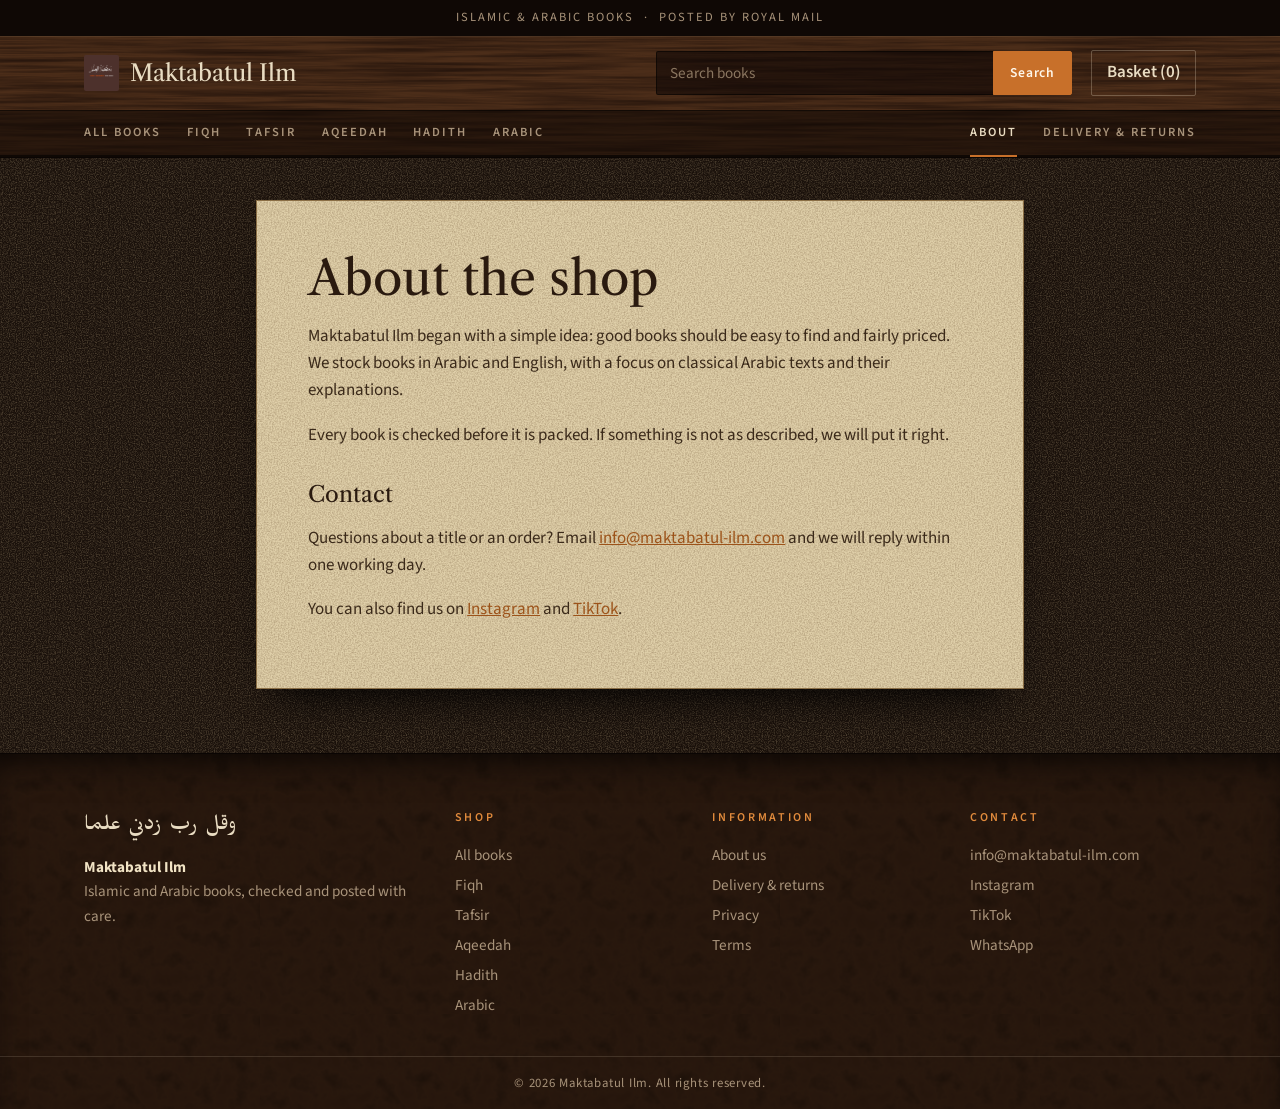
==== commit 24749f48: "updated more rustic look" ====
--- a/about.html
+++ b/about.html
@@ -11,13 +11,13 @@
   <meta property="og:image" content="https://maktabatul-ilm.com/images/logo.png">
   <meta name="twitter:card" content="summary">
   <link rel="canonical" href="https://maktabatul-ilm.com/about.html">
-  <meta name="theme-color" content="#4a2f1c">
+  <meta name="theme-color" content="#2a1a10">
   <title>About | Maktabatul Ilm</title>
   <meta name="description" content="About Maktabatul Ilm and how to contact us.">
   <link rel="preconnect" href="https://fonts.googleapis.com">
   <link rel="preconnect" href="https://fonts.gstatic.com" crossorigin>
-  <link href="https://fonts.googleapis.com/css2?family=Libre+Baskerville:wght@400;700&family=Source+Sans+3:wght@400;600;700&family=Mirza:wght@400;700&display=swap" rel="stylesheet">
-  <link rel="stylesheet" href="style.css?v=5">
+  <link href="https://fonts.googleapis.com/css2?family=Libre+Caslon+Text:ital,wght@0,400;0,700;1,400&family=Source+Sans+3:wght@400;600;700&family=Mirza:wght@400;700&display=swap" rel="stylesheet">
+  <link rel="stylesheet" href="style.css?v=6">
 </head>
 <body>
   <div id="site-header"></div>
@@ -31,8 +31,8 @@
     <p>You can also find us on <a href="https://www.instagram.com/maktabatul_ilm">Instagram</a> and <a href="https://www.tiktok.com/@maktabatulilm">TikTok</a>.</p>
   </main>
   <div id="site-footer"></div>
-  <script src="books.js?v=5"></script>
-  <script src="shared.js?v=5"></script>
-  <script src="fx.js?v=5"></script>
+  <script src="books.js?v=6"></script>
+  <script src="shared.js?v=6"></script>
+  <script src="fx.js?v=6"></script>
 </body>
 </html>
--- a/style.css
+++ b/style.css
@@ -1,171 +1,225 @@
 /* ==========================================================================
-   Maktabatul Ilm: a clean, warm bookshop. Cream paper, dark brown, one orange.
+   Maktabatul Ilm: an old library at night. Dark walnut, leather and aged paper,
+   with one orange. Textures are drawn by the browser (no image files).
    ========================================================================== */
 :root {
-  --bg: #f6f0e4; --paper: #fffcf5; --line: #e2d6bf; --cream: #efe5d0;
-  --ink: #2a1d14; --muted: #6f5e4c;
-  --brown: #4a2f1c; --brown-d: #34200f;
-  --accent: #a9531b; --accent-d: #8c4213;
-  --f-head: "Libre Baskerville", Georgia, serif;
+  --tx-wood: url("data:image/svg+xml,%3Csvg xmlns='http://www.w3.org/2000/svg' width='700' height='360'%3E%3Cfilter id='w' x='0' y='0' width='100%25' height='100%25' color-interpolation-filters='sRGB'%3E%3CfeTurbulence type='fractalNoise' baseFrequency='0.006 0.22' numOctaves='5' seed='8' stitchTiles='stitch'/%3E%3CfeColorMatrix values='1 0 0 0 0  1 0 0 0 0  1 0 0 0 0  0 0 0 0 1'/%3E%3CfeComponentTransfer%3E%3CfeFuncR type='table' tableValues='0.13 0.2 0.3 0.22'/%3E%3CfeFuncG type='table' tableValues='0.07 0.115 0.18 0.13'/%3E%3CfeFuncB type='table' tableValues='0.04 0.065 0.1 0.075'/%3E%3C/feComponentTransfer%3E%3C/filter%3E%3Crect width='100%25' height='100%25' filter='url%28%23w%29'/%3E%3Crect y='119' width='100%25' height='3' fill='%230a0503' opacity='.9'/%3E%3Crect y='239' width='100%25' height='3' fill='%230a0503' opacity='.9'/%3E%3Crect y='122' width='100%25' height='1' fill='%238a5a30' opacity='.2'/%3E%3Crect y='242' width='100%25' height='1' fill='%238a5a30' opacity='.2'/%3E%3C/svg%3E");
+  --tx-paper: url("data:image/svg+xml,%3Csvg xmlns='http://www.w3.org/2000/svg' width='300' height='300'%3E%3Cfilter id='p' color-interpolation-filters='sRGB'%3E%3CfeTurbulence type='fractalNoise' baseFrequency='0.7' numOctaves='3' seed='4' stitchTiles='stitch'/%3E%3CfeColorMatrix values='0 0 0 0 .35  0 0 0 0 .24  0 0 0 0 .12  0 0 0 .55 -.18'/%3E%3C/filter%3E%3Crect width='100%25' height='100%25' filter='url%28%23p%29'/%3E%3C/svg%3E");
+  --tx-grain: url("data:image/svg+xml,%3Csvg xmlns='http://www.w3.org/2000/svg' width='220' height='220'%3E%3Cfilter id='g' color-interpolation-filters='sRGB'%3E%3CfeTurbulence type='fractalNoise' baseFrequency='.85' numOctaves='2' seed='2' stitchTiles='stitch'/%3E%3CfeColorMatrix values='0 0 0 0 1  0 0 0 0 .9  0 0 0 0 .7  0 0 0 .5 -.2'/%3E%3C/filter%3E%3Crect width='100%25' height='100%25' filter='url%28%23g%29'/%3E%3C/svg%3E");
+  --tx-leather: url("data:image/svg+xml,%3Csvg xmlns='http://www.w3.org/2000/svg' width='260' height='260'%3E%3Cfilter id='l' color-interpolation-filters='sRGB'%3E%3CfeTurbulence type='fractalNoise' baseFrequency='.05' numOctaves='4' seed='5' stitchTiles='stitch'/%3E%3CfeColorMatrix values='1 0 0 0 0  1 0 0 0 0  1 0 0 0 0  0 0 0 0 1'/%3E%3CfeComponentTransfer%3E%3CfeFuncR type='table' tableValues='0.11 0.16 0.14'/%3E%3CfeFuncG type='table' tableValues='0.065 0.095 0.08'/%3E%3CfeFuncB type='table' tableValues='0.035 0.055 0.045'/%3E%3C/feComponentTransfer%3E%3C/filter%3E%3Crect width='100%25' height='100%25' filter='url%28%23l%29'/%3E%3C/svg%3E");
+
+  --bg: #1a110b; --panel: #251810; --panel-2: #2d1e14; --line: rgba(233, 220, 194, .14); --line-2: rgba(233, 220, 194, .28);
+  --cream: #e9dcc2; --muted: #a8937a; --ink: #2a1a0f; --ink-soft: #5a4630;
+  --accent: #c8702a; --accent-hi: #e08a3c; --accent-d: #9c531a;
+  --f-head: "Libre Caslon Text", Georgia, serif;
   --f-body: "Source Sans 3", system-ui, sans-serif;
   --f-ar: "Mirza", "Noto Naskh Arabic", serif;
   --wrap: 72rem;
 }
 *, *::before, *::after { box-sizing: border-box; }
 html { scroll-behavior: smooth; }
-body { margin: 0; background: var(--bg); color: var(--ink); font: 400 1.0625rem/1.6 var(--f-body); animation: pageIn .45s ease; }
-@keyframes pageIn { from { opacity: 0; } to { opacity: 1; } }
+@view-transition { navigation: auto; }
+body { margin: 0; background: var(--bg) var(--tx-grain); color: var(--cream); font: 400 1.0625rem/1.6 var(--f-body); }
 img { max-width: 100%; display: block; }
-a { color: var(--accent-d); }
-h1, h2, h3 { font-family: var(--f-head); line-height: 1.25; margin: 0 0 .6rem; color: var(--brown-d); }
+a { color: var(--accent-hi); }
+h1, h2, h3 { font-family: var(--f-head); font-weight: 400; line-height: 1.2; margin: 0 0 .6rem; color: var(--cream); }
 .wrap { max-width: var(--wrap); margin: 0 auto; padding: 0 1.25rem; }
 [lang="ar"] { font-family: var(--f-ar); }
-:focus-visible { outline: 2px solid var(--accent); outline-offset: 2px; }
+:focus-visible { outline: 2px solid var(--accent-hi); outline-offset: 2px; }
+.kicker { font-size: .78rem; font-weight: 600; letter-spacing: .22em; text-transform: uppercase; color: var(--accent-hi); margin: 0 0 1rem; }
 
 /* ----- Buttons ----- */
 .btn {
-  display: inline-block; font: 600 1rem var(--f-body); text-decoration: none; text-align: center; cursor: pointer;
-  background: var(--accent); color: #fff; border: 1px solid var(--accent); padding: .75rem 1.5rem; border-radius: 4px; transition: background .2s, transform .2s;
-}
-.btn:hover { background: var(--accent-d); }
-.btn.small { padding: .45rem .85rem; font-size: .9rem; }
-.btn.ghost { background: transparent; color: var(--brown-d); border-color: var(--brown); }
-.btn.ghost:hover { background: var(--brown); color: #fff; }
-.btn:disabled { background: #cdbfa5; border-color: #cdbfa5; color: #fff; cursor: not-allowed; }
+  display: inline-block; font: 600 .95rem var(--f-body); letter-spacing: .04em; text-decoration: none; text-align: center; cursor: pointer;
+  background: var(--accent); color: #fff7ea; border: 1px solid var(--accent); padding: .8rem 1.6rem; border-radius: 2px; transition: background .25s, border-color .25s, transform .25s;
+}
+.btn:hover { background: var(--accent-hi); border-color: var(--accent-hi); }
+.btn.small { padding: .45rem .9rem; font-size: .85rem; }
+.btn.ghost { background: transparent; color: var(--cream); border-color: var(--line-2); }
+.btn.ghost:hover { border-color: var(--cream); background: rgba(233, 220, 194, .06); }
+.btn:disabled { background: #4a392b; border-color: #4a392b; color: #9d8a74; cursor: not-allowed; }
 .link-btn { font: inherit; background: none; border: 0; color: var(--accent-d); text-decoration: underline; cursor: pointer; padding: 0; }
 
-/* ----- Header ----- */
-.announce { background: var(--brown-d); color: #eadcc0; text-align: center; font-size: .85rem; padding: .45rem 1rem; letter-spacing: .02em; }
-.site-header { position: sticky; top: 0; z-index: 50; background: var(--paper); border-bottom: 1px solid var(--line); transition: box-shadow .25s; }
-.site-header.solid { box-shadow: 0 4px 14px rgba(60, 40, 20, .12); }
-.site-header .bar { max-width: var(--wrap); margin: 0 auto; padding: .8rem 1.25rem; display: flex; align-items: center; gap: 1.2rem; }
-.brand { display: inline-flex; align-items: center; gap: .6rem; font: 700 1.35rem var(--f-head); color: var(--brown-d); text-decoration: none; white-space: nowrap; }
-.logo { width: 2.3rem; height: 2.3rem; object-fit: cover; border-radius: 4px; }
-.hsearch { flex: 1; max-width: 28rem; margin-left: auto; display: flex; }
-.hsearch input { flex: 1; min-width: 0; font: inherit; font-size: .95rem; padding: .55rem .8rem; border: 1px solid var(--line); border-right: 0; border-radius: 4px 0 0 4px; background: #fff; color: var(--ink); }
-.hsearch button { font: 600 .9rem var(--f-body); padding: 0 1rem; border: 1px solid var(--brown); background: var(--brown); color: #fff; border-radius: 0 4px 4px 0; cursor: pointer; }
-.cart-btn { color: var(--brown-d); text-decoration: none; font-weight: 600; border: 1px solid var(--brown); border-radius: 4px; padding: .5rem .9rem; white-space: nowrap; }
-.cart-btn:hover { background: var(--brown); color: #fff; }
-.catnav { border-top: 1px solid var(--line); background: var(--cream); }
-.catnav .in { max-width: var(--wrap); margin: 0 auto; padding: 0 1.25rem; display: flex; gap: 1.4rem; overflow-x: auto; white-space: nowrap; scrollbar-width: none; }
-.catnav a { color: var(--brown-d); text-decoration: none; font-size: .95rem; font-weight: 600; padding: .6rem 0; border-bottom: 2px solid transparent; }
-.catnav a:hover, .catnav a.active { border-bottom-color: var(--accent); }
+/* ----- Header: walnut strip ----- */
+.announce { background: #0f0805; color: var(--muted); text-align: center; font-size: .78rem; letter-spacing: .16em; text-transform: uppercase; padding: .5rem 1rem; }
+.site-header { position: sticky; top: 0; z-index: 50; background: #2a1a10 var(--tx-wood); border-bottom: 1px solid #0a0503; box-shadow: 0 1px 0 rgba(233, 220, 194, .08) inset; transition: box-shadow .3s; }
+.site-header.solid { box-shadow: 0 10px 24px -8px rgba(0, 0, 0, .7); }
+.site-header .bar { max-width: var(--wrap); margin: 0 auto; padding: .9rem 1.25rem; display: flex; align-items: center; gap: 1.2rem; transition: padding .3s; }
+.site-header.solid .bar { padding-top: .5rem; padding-bottom: .5rem; }
+.brand { display: inline-flex; align-items: center; gap: .7rem; font: 400 1.45rem var(--f-head); color: var(--cream); text-decoration: none; white-space: nowrap; }
+.logo { width: 2.2rem; height: 2.2rem; object-fit: cover; border-radius: 2px; }
+.hsearch { flex: 1; max-width: 26rem; margin-left: auto; display: flex; }
+.hsearch input { flex: 1; min-width: 0; font: inherit; font-size: .95rem; padding: .55rem .8rem; border: 1px solid rgba(0, 0, 0, .5); border-right: 0; border-radius: 2px 0 0 2px; background: rgba(15, 8, 5, .6); color: var(--cream); }
+.hsearch input::placeholder { color: #8a7660; }
+.hsearch button { font: 600 .85rem var(--f-body); letter-spacing: .06em; padding: 0 1rem; border: 1px solid var(--accent); background: var(--accent); color: #fff7ea; border-radius: 0 2px 2px 0; cursor: pointer; }
+.hsearch button:hover { background: var(--accent-hi); }
+.cart-btn { color: var(--cream); text-decoration: none; font-weight: 600; border: 1px solid var(--line-2); border-radius: 2px; padding: .5rem .9rem; white-space: nowrap; transition: background .25s; }
+.cart-btn:hover { background: rgba(233, 220, 194, .08); }
+.catnav { background: rgba(15, 8, 5, .55); border-top: 1px solid rgba(0, 0, 0, .5); }
+.catnav .in { max-width: var(--wrap); margin: 0 auto; padding: 0 1.25rem; display: flex; gap: 1.6rem; overflow-x: auto; white-space: nowrap; scrollbar-width: none; }
+.catnav a { color: var(--muted); text-decoration: none; font-size: .78rem; font-weight: 600; letter-spacing: .16em; text-transform: uppercase; padding: .75rem 0; border-bottom: 2px solid transparent; transition: color .2s, border-color .2s; }
+.catnav a:hover, .catnav a.active { color: var(--cream); border-bottom-color: var(--accent); }
 .catnav .sp { margin-left: auto; }
 
-/* ----- Home: hero ----- */
-.hero2 { background: var(--cream); border-bottom: 1px solid var(--line); overflow: hidden; }
-.hero2 .wrap { display: grid; grid-template-columns: 1.05fr 1fr; gap: 2rem; align-items: center; padding-top: 3.2rem; padding-bottom: 3.2rem; min-height: 28rem; }
-.kicker { font-size: .85rem; font-weight: 700; letter-spacing: .14em; text-transform: uppercase; color: var(--accent-d); margin: 0 0 .8rem; }
-.hero2 h1 { font-size: clamp(2.1rem, 4.6vw, 3.4rem); margin-bottom: .9rem; }
-.hero2 .ar { text-align: left; font-size: clamp(2rem, 4vw, 3rem); color: var(--brown); margin: 0 0 .2rem; line-height: 1.4; }
-.hero2 .lead { font-size: 1.15rem; color: var(--muted); max-width: 30rem; margin: 0 0 1.6rem; }
-.hero2 .cta { display: flex; gap: .8rem; flex-wrap: wrap; }
-.hero-books { position: relative; height: 24rem; }
-.hb { position: absolute; width: 11rem; will-change: transform; transition: transform .3s ease; }
-.hb .photo, .hb .cover { box-shadow: 0 14px 28px -10px rgba(40, 25, 10, .55); }
-.hb:nth-child(1) { left: 2%; top: 12%; --r: -7deg; --k: .05; }
-.hb:nth-child(2) { left: 30%; top: 0; --r: 3deg; --k: .12; z-index: 2; width: 12.5rem; }
-.hb:nth-child(3) { right: 1%; top: 18%; --r: 8deg; --k: .08; }
-.hb { transform: translateY(calc(var(--sy, 0) * var(--k) * -1px)) rotate(var(--r)); }
-.hb:hover { transform: translateY(calc(var(--sy, 0) * var(--k) * -1px - 6px)) rotate(0deg); z-index: 3; }
+/* ----- Home: hero (walnut planks, books standing on a shelf) ----- */
+.hero3 { position: relative; overflow: hidden; background: #24160d; border-bottom: 1px solid #0a0503; }
+.hero3 .bgwood { position: absolute; inset: -10% 0; background: var(--tx-wood); transform: translate3d(0, calc(var(--sy, 0) * .18px), 0); }
+.hero3::after { content: ""; position: absolute; inset: 0; pointer-events: none; background: radial-gradient(ellipse at 30% 40%, transparent 30%, rgba(0, 0, 0, .55) 100%), linear-gradient(90deg, rgba(10, 5, 3, .55), transparent 55%); }
+.hero3 .wrap { position: relative; z-index: 2; display: grid; grid-template-columns: 1.05fr 1fr; gap: 2rem; align-items: center; min-height: 35rem; padding-top: 4rem; padding-bottom: 5.5rem; }
+.hero3 .ar { font-size: clamp(1.8rem, 3.6vw, 2.6rem); color: var(--accent-hi); margin: 0 0 .3rem; line-height: 1.5; text-align: left; }
+.hero3 h1 { font-size: clamp(2.4rem, 5.2vw, 4rem); letter-spacing: -.01em; margin: 0 0 1.3rem; }
+.rv { display: block; overflow: hidden; padding-bottom: .12em; }
+.rv > span { display: block; transform: translateY(110%); animation: rise 1s cubic-bezier(.2, .7, .15, 1) forwards; animation-delay: var(--d, 0ms); }
+@keyframes rise { to { transform: none; } }
+.rule { display: block; height: 2px; width: 4.5rem; background: var(--accent); margin: 0 0 1.3rem; transform-origin: left; animation: draw 1s ease .9s backwards; }
+@keyframes draw { from { transform: scaleX(0); } }
+.hero3 .lead { color: #c9b89a; font-size: 1.12rem; max-width: 30rem; margin: 0 0 1.8rem; animation: fadeUp .9s ease 1s backwards; }
+.hero3 .cta { display: flex; gap: .8rem; flex-wrap: wrap; animation: fadeUp .9s ease 1.15s backwards; }
+@keyframes fadeUp { from { opacity: 0; transform: translateY(16px); } }
+
+.shelf3 { position: relative; height: 26rem; }
+.shelf3 .plank { position: absolute; left: -4%; right: -4%; bottom: 0; height: 1.6rem; background: #3a2414 var(--tx-wood); box-shadow: 0 -1px 0 rgba(233, 220, 194, .18) inset, 0 16px 28px rgba(0, 0, 0, .7); }
+.shelf3 .plank::before { content: ""; position: absolute; left: 0; right: 0; top: 0; height: 3px; background: linear-gradient(rgba(255, 220, 170, .22), transparent); }
+.hb { position: absolute; bottom: 1.6rem; width: 11rem; animation: standUp 1.1s cubic-bezier(.2, .7, .15, 1) backwards; animation-delay: var(--d); transition: transform .45s ease; }
+.hb:nth-child(1) { left: 3%; --d: 700ms; --r: -3deg; --k: .04; }
+.hb:nth-child(2) { left: 31%; --d: 850ms; --r: 1deg; --k: .1; width: 12.4rem; z-index: 2; }
+.hb:nth-child(3) { right: 3%; --d: 1000ms; --r: 4deg; --k: .07; }
+.hb { transform: translateY(calc(var(--sy, 0) * var(--k) * -1px)) rotate(var(--r)); transform-origin: 50% 100%; }
+.hb:hover { transform: translateY(calc(var(--sy, 0) * var(--k) * -1px - 10px)) rotate(0deg); }
+@keyframes standUp { from { opacity: 0; translate: 0 70px; } }
+.hb .photo, .hb .cover { box-shadow: -7px 0 0 -1px #1a0f08, 0 24px 30px -14px #000; }
+.hb .photo::after, .hb .cover::after { content: ""; position: absolute; inset: 0; background: linear-gradient(90deg, rgba(0, 0, 0, .5), rgba(0, 0, 0, .08) 7%, transparent 14%, transparent 85%, rgba(0, 0, 0, .25)); pointer-events: none; }
 
 /* ----- Home: strips and sections ----- */
-.usps { background: var(--paper); border-bottom: 1px solid var(--line); }
-.usps .wrap { display: grid; grid-template-columns: repeat(3, 1fr); gap: 1rem; padding-top: 1.1rem; padding-bottom: 1.1rem; text-align: center; font-weight: 600; font-size: .95rem; color: var(--brown); }
-.usps span { display: block; font-weight: 400; color: var(--muted); font-size: .88rem; }
-.section { padding: 3.4rem 0 .6rem; }
-.section-head { display: flex; align-items: baseline; justify-content: space-between; gap: 1rem; margin-bottom: 1.4rem; }
-.section-head h2 { font-size: clamp(1.5rem, 3vw, 2rem); margin: 0; }
-.section-head a { font-weight: 600; white-space: nowrap; }
-.tiles { display: grid; grid-template-columns: repeat(auto-fill, minmax(12.5rem, 1fr)); gap: 1rem; }
-.tile { display: flex; flex-direction: column; justify-content: flex-end; min-height: 7.5rem; padding: 1rem 1.1rem; border-radius: 6px; text-decoration: none; color: #f6ecd6; background: var(--c); transition: transform .25s, box-shadow .25s; }
-.tile:hover { transform: translateY(-4px); box-shadow: 0 12px 20px -10px rgba(40, 25, 10, .6); }
-.tile b { font: 700 1.2rem var(--f-head); }
-.tile small { opacity: .8; font-size: .88rem; }
-.quote { background: var(--brown); color: #eadcc0; margin-top: 3.6rem; padding: 4rem 0; text-align: center; }
-.quote p { font: italic 400 clamp(1.4rem, 3.4vw, 2.2rem)/1.5 var(--f-head); max-width: 46rem; margin: 0 auto; color: #f3e6c9; }
-.quote .w { color: #7d6650; transition: color .5s; }
-.quote .w.on { color: #f3e6c9; }
-.split { display: grid; grid-template-columns: 1fr 1fr; gap: 2.5rem; align-items: center; padding: 3.6rem 0; }
-.split .panel { background: var(--paper); border: 1px solid var(--line); border-radius: 6px; padding: 1.6rem; }
-.split ul { margin: 0; padding-left: 1.1rem; }
-.split li { margin: .4rem 0; }
+.usps { border-bottom: 1px solid var(--line); background: rgba(0, 0, 0, .22); }
+.usps .wrap { display: grid; grid-template-columns: repeat(3, 1fr); gap: 1rem; padding-top: 1.3rem; padding-bottom: 1.3rem; }
+.usps .wrap > div { font: 400 1.05rem var(--f-head); color: var(--cream); padding-left: 1rem; border-left: 2px solid var(--accent); }
+.usps span { display: block; font: 400 .88rem var(--f-body); color: var(--muted); margin-top: .1rem; }
+.section { padding: 4.2rem 0 .6rem; }
+.section-head { display: flex; align-items: baseline; justify-content: space-between; gap: 1rem; margin-bottom: 1.6rem; }
+.section-head h2 { font-size: clamp(1.7rem, 3.2vw, 2.4rem); margin: 0; }
+.section-head a { font-size: .8rem; font-weight: 600; letter-spacing: .16em; text-transform: uppercase; text-decoration: none; color: var(--accent-hi); white-space: nowrap; }
+.section-head a:hover { color: var(--cream); }
+
+/* The index: subjects listed like a library catalogue */
+.ledger { border-bottom: 1px solid var(--line); }
+.ledger a { position: relative; display: grid; grid-template-columns: 3rem 1fr auto 2rem; align-items: baseline; gap: .8rem; padding: 1.15rem 0; text-decoration: none; color: var(--cream); transition: padding .35s ease, color .25s; }
+.ledger a::before { content: ""; position: absolute; top: 0; left: 0; right: 0; height: 1px; background: var(--line-2); transform-origin: left; }
+.ledger .n { font-size: .8rem; letter-spacing: .1em; color: var(--accent); }
+.ledger b { font: 400 clamp(1.4rem, 3vw, 2rem) var(--f-head); }
+.ledger .ct { color: var(--muted); font-size: .9rem; }
+.ledger .ar { color: var(--accent); transition: transform .35s; text-align: right; }
+.ledger a:hover { padding-left: 1rem; color: var(--accent-hi); }
+.ledger a:hover .ar { transform: translateX(6px); }
+.ledger a.fx-pre::before { transform: scaleX(0); }
+.ledger a.fx-in::before { transition: transform 1.1s cubic-bezier(.6, .1, .2, 1) var(--d, 0ms); }
+
+.quote { margin-top: 4.2rem; padding: 5rem 0; text-align: center; background: #1d120a var(--tx-leather); border-block: 1px solid #0a0503; box-shadow: inset 0 0 90px rgba(0, 0, 0, .6); }
+.quote p { font: italic 400 clamp(1.5rem, 3.4vw, 2.3rem)/1.5 var(--f-head); max-width: 46rem; margin: 0 auto; color: var(--cream); }
+.quote .w { color: #6f5a45; transition: color .6s; }
+.quote .w.on { color: var(--cream); }
+.quote .mark { display: block; width: 3rem; height: 2px; background: var(--accent); margin: 0 auto 1.8rem; }
+
+.split { display: grid; grid-template-columns: 1.1fr .9fr; gap: 3rem; align-items: center; padding: 4.2rem 0; }
+.split p { color: #c9b89a; }
+/* A bookplate: the cream label pasted inside an old book */
+.plate { background: #dfcfa9 var(--tx-paper); color: var(--ink); padding: 1.8rem 1.9rem; border: 1px solid #8a6e45; outline: 1px solid #8a6e45; outline-offset: -9px; box-shadow: 0 18px 30px -14px #000; transform: rotate(-1.2deg); }
+.plate h3 { color: var(--ink); font-size: 1.25rem; text-align: center; margin-bottom: 1rem; letter-spacing: .04em; }
+.plate ul { margin: 0; padding: 0; list-style: none; }
+.plate li { padding: .55rem 0; border-top: 1px dotted #8a6e45; display: flex; gap: .8rem; }
+.plate li b { font: 400 .9rem var(--f-head); color: var(--accent-d); min-width: 1.5rem; }
+.plate .small-print { color: var(--ink-soft); text-align: center; margin: 1rem 0 0; font-style: italic; }
 
 /* ----- Book cards ----- */
-.grid { display: grid; grid-template-columns: repeat(auto-fill, minmax(11.5rem, 1fr)); gap: 1.1rem; }
-.card { background: var(--paper); border: 1px solid var(--line); border-radius: 6px; display: flex; flex-direction: column; transition: box-shadow .25s, transform .25s; }
-.card:hover { box-shadow: 0 12px 22px -12px rgba(60, 40, 20, .45); transform: translateY(-3px); }
-.card-link { display: block; color: inherit; text-decoration: none; padding: .75rem .75rem 0; }
-.photo, .cover { position: relative; aspect-ratio: 4 / 5; overflow: hidden; border-radius: 3px; background: #e9dec8; box-shadow: 0 1px 4px rgba(40, 25, 10, .25); }
-.photo img { width: 100%; height: 100%; object-fit: cover; }
-.cover { display: grid; place-items: center; padding: 1rem; text-align: center; background: var(--c); color: #f1e3c4; border-left: 6px solid rgba(0, 0, 0, .25); }
-.cover .ttl { font: 700 1.05rem/1.3 var(--f-head); }
-.card h3 { font: 600 .98rem/1.35 var(--f-body); color: var(--ink); margin: .65rem 0 .15rem; display: -webkit-box; -webkit-line-clamp: 2; -webkit-box-orient: vertical; overflow: hidden; }
-.ar-title { margin: 0; color: var(--accent-d); font-size: 1.05rem; line-height: 1.5; }
-.ar-title.big { font-size: 1.6rem; }
-.buy { margin-top: auto; display: flex; justify-content: space-between; align-items: center; gap: .5rem; padding: .7rem .75rem .8rem; }
-.price { font-weight: 700; color: var(--brown-d); }
-.price.big { font-size: 1.6rem; margin: .3rem 0; }
-.card.sold .photo img, .card.sold .cover, .detail.sold .photo img { filter: grayscale(.8); opacity: .6; }
-.stamp { position: absolute; top: .5rem; left: .5rem; z-index: 2; font-style: normal; font-size: .72rem; font-weight: 700; letter-spacing: .06em; text-transform: uppercase; padding: .22rem .55rem; border-radius: 3px; color: #fff; }
-.stamp.sold { background: #3a2a1e; }
+.grid { display: grid; grid-template-columns: repeat(auto-fill, minmax(11.5rem, 1fr)); gap: 1.2rem; }
+.card { background: var(--panel); border: 1px solid var(--line); border-radius: 2px; display: flex; flex-direction: column; transition: transform .35s ease, box-shadow .35s ease, border-color .35s; }
+.card:hover { transform: translateY(-5px); box-shadow: 0 20px 30px -16px #000; border-color: var(--line-2); }
+.card-link { display: block; color: inherit; text-decoration: none; padding: .8rem .8rem 0; }
+.photo, .cover { position: relative; aspect-ratio: 4 / 5; overflow: hidden; border-radius: 2px; background: #3a2a1d; box-shadow: 0 10px 18px -8px #000; }
+.photo img { width: 100%; height: 100%; object-fit: cover; transition: transform .6s ease; }
+.card:hover .photo img { transform: scale(1.04); }
+.cover { display: grid; place-items: center; padding: 1rem; text-align: center; background: var(--c); color: #f1e3c4; border-left: 7px solid rgba(0, 0, 0, .3); }
+.cover .ttl { font: 400 1.05rem/1.35 var(--f-head); }
+.card h3 { font: 400 1rem/1.35 var(--f-head); color: var(--cream); margin: .8rem 0 .2rem; display: -webkit-box; -webkit-line-clamp: 2; -webkit-box-orient: vertical; overflow: hidden; }
+.ar-title { margin: 0; color: var(--accent-hi); font-size: 1.05rem; line-height: 1.5; }
+.ar-title.big { font-size: 1.7rem; }
+.buy { margin-top: auto; display: flex; justify-content: space-between; align-items: center; gap: .5rem; padding: .8rem; }
+.price { font: 400 1.1rem var(--f-head); color: var(--accent-hi); }
+.price.big { font-size: 1.9rem; margin: .4rem 0; }
+.card.sold .photo img, .card.sold .cover, .detail.sold .photo img { filter: grayscale(.85) brightness(.7); }
+.stamp { position: absolute; top: .55rem; left: .55rem; z-index: 2; font-style: normal; font-size: .68rem; font-weight: 700; letter-spacing: .12em; text-transform: uppercase; padding: .25rem .55rem; border-radius: 2px; color: #fff7ea; }
+.stamp.sold { background: #0f0805; }
 .stamp.last { background: var(--accent); }
 
 /* ----- Shop, book, basket and text pages ----- */
-.page { max-width: var(--wrap); margin: 0 auto; padding: 2.2rem 1.25rem 3rem; }
-.page h1 { font-size: clamp(1.8rem, 4vw, 2.5rem); }
+.page { max-width: var(--wrap); margin: 0 auto; padding: 2.6rem 1.25rem 3rem; }
+.page h1 { font-size: clamp(2rem, 4.4vw, 3rem); }
 .page-head { display: flex; align-items: baseline; justify-content: space-between; gap: 1rem; flex-wrap: wrap; }
 .count, .status, .crumbs, .small-print, .stock-note { color: var(--muted); font-size: .92rem; }
-.toolbar { display: flex; gap: 1rem; align-items: center; flex-wrap: wrap; margin: .8rem 0 .9rem; }
-.toolbar input[type=search] { flex: 1; min-width: 12rem; max-width: 24rem; font: inherit; padding: .6rem .8rem; border: 1px solid var(--line); border-radius: 4px; background: #fff; }
-.filters { display: flex; gap: .5rem; flex-wrap: wrap; margin-bottom: 1.4rem; }
-.chip { font: 600 .9rem var(--f-body); color: var(--brown-d); background: var(--paper); border: 1px solid var(--line); border-radius: 999px; padding: .4rem .95rem; cursor: pointer; }
-.chip:hover { border-color: var(--brown); }
-.chip.on { background: var(--brown); border-color: var(--brown); color: #fff; }
-.detail { display: grid; grid-template-columns: minmax(14rem, 22rem) 1fr; gap: 2.4rem; margin: 1rem 0 2.5rem; align-items: start; }
-.detail h1 { margin-bottom: .3rem; }
-.stock-note { font-weight: 600; color: var(--accent-d); }
-.related-title { font-size: 1.5rem; margin-top: 1rem; }
-.prose { max-width: 46rem; }
-.prose h2 { font-size: 1.35rem; margin-top: 2rem; }
-.basket-list { list-style: none; margin: 1rem 0; padding: 0; background: var(--paper); border: 1px solid var(--line); border-radius: 6px; }
-.basket-list li { display: flex; align-items: center; gap: 1rem; padding: .9rem 1rem; border-bottom: 1px solid var(--line); }
-.basket-list li:last-child { border-bottom: 0; }
-.basket-list a { flex: 1; font-weight: 600; text-decoration: none; color: var(--ink); }
-.cart-total { font-size: 1.25rem; }
-
-/* ----- Footer ----- */
-.site-footer { background: var(--brown-d); color: #cdbb9b; margin-top: 4rem; font-size: .95rem; }
-.site-footer .cols { max-width: var(--wrap); margin: 0 auto; padding: 3rem 1.25rem 2rem; display: grid; grid-template-columns: 1.5fr 1fr 1fr 1fr; gap: 2rem; }
-.site-footer h4 { font: 700 .85rem var(--f-body); letter-spacing: .12em; text-transform: uppercase; color: #f1e3c4; margin: 0 0 .8rem; }
-.site-footer a { color: #cdbb9b; text-decoration: none; display: block; padding: .15rem 0; }
-.site-footer a:hover { color: #fff; text-decoration: underline; }
-.site-footer .foot-ar { text-align: left; font-size: 1.5rem; color: #f1e3c4; margin: 0 0 .4rem; line-height: 1.5; }
+.crumbs a { color: var(--muted); }
+.toolbar { display: flex; gap: 1rem; align-items: center; flex-wrap: wrap; margin: .8rem 0 1rem; color: var(--muted); }
+.toolbar input[type=search] { flex: 1; min-width: 12rem; max-width: 24rem; font: inherit; padding: .65rem .85rem; border: 1px solid var(--line-2); border-radius: 2px; background: rgba(0, 0, 0, .3); color: var(--cream); }
+.filters { display: flex; gap: .5rem; flex-wrap: wrap; margin-bottom: 1.6rem; }
+.chip { font: 600 .78rem var(--f-body); letter-spacing: .12em; text-transform: uppercase; color: var(--muted); background: transparent; border: 1px solid var(--line-2); border-radius: 2px; padding: .5rem .9rem; cursor: pointer; transition: all .2s; }
+.chip:hover { color: var(--cream); border-color: var(--cream); }
+.chip.on { background: var(--accent); border-color: var(--accent); color: #fff7ea; }
+.detail { display: grid; grid-template-columns: minmax(14rem, 22rem) 1fr; gap: 3rem; margin: 1.2rem 0 3rem; align-items: start; }
+.detail .photo, .detail .cover { box-shadow: -9px 0 0 -2px #1a0f08, 0 30px 40px -18px #000; }
+.detail p { color: #c9b89a; }
+.stock-note { font-weight: 600; color: var(--accent-hi); letter-spacing: .05em; }
+.related-title { font-size: 1.6rem; margin-top: 1rem; }
+
+/* Pages you read: aged paper */
+.prose, #basket { background: #dfcfa9 var(--tx-paper); color: var(--ink); border: 1px solid #8a6e45; box-shadow: 0 24px 40px -20px #000; }
+.prose { max-width: 48rem; margin-top: 2.6rem; margin-bottom: 3rem; padding: 3rem 3.2rem; }
+.prose h1, .prose h2, #basket h2 { color: var(--ink); }
+.prose h2 { font-size: 1.4rem; margin-top: 2rem; }
+.prose a, #basket a { color: var(--accent-d); }
+.prose p, .prose li { color: #3b2a1a; }
+#basket { padding: 1.6rem 1.8rem; color: var(--ink); max-width: 44rem; }
+#basket .small-print { color: var(--ink-soft); }
+.basket-list { list-style: none; margin: 0 0 1rem; padding: 0; }
+.basket-list li { display: flex; align-items: center; gap: 1rem; padding: .9rem 0; border-bottom: 1px dotted #8a6e45; }
+.basket-list a { flex: 1; font-family: var(--f-head); text-decoration: none; color: var(--ink); }
+.cart-total { font-size: 1.3rem; }
+
+/* ----- Footer: leather ----- */
+.site-footer { background: #1d120a var(--tx-leather); color: var(--muted); margin-top: 4rem; font-size: .95rem; border-top: 1px solid #0a0503; box-shadow: inset 0 20px 40px -20px #000; }
+.site-footer .cols { max-width: var(--wrap); margin: 0 auto; padding: 3.4rem 1.25rem 2.2rem; display: grid; grid-template-columns: 1.5fr 1fr 1fr 1fr; gap: 2rem; }
+.site-footer h4 { font: 600 .75rem var(--f-body); letter-spacing: .22em; text-transform: uppercase; color: var(--accent-hi); margin: 0 0 .9rem; }
+.site-footer a { color: var(--muted); text-decoration: none; display: block; padding: .18rem 0; transition: color .2s; }
+.site-footer a:hover { color: var(--cream); }
+.site-footer .foot-ar { font-size: 1.6rem; color: var(--cream); margin: 0 0 .5rem; line-height: 1.5; text-align: left; }
 .site-footer p { margin: 0 0 .5rem; }
-.site-footer .legal { border-top: 1px solid rgba(255, 255, 255, .12); text-align: center; padding: 1rem; font-size: .85rem; }
+.site-footer .legal { border-top: 1px solid var(--line); text-align: center; padding: 1rem; font-size: .8rem; letter-spacing: .06em; }
 
 /* ----- Scroll reveals (classes are added by fx.js, so nothing is hidden if it fails) ----- */
-.fx-pre { opacity: 0; transform: translateY(22px); }
-.fx-in { opacity: 1; transform: none; transition: opacity .7s ease var(--d, 0ms), transform .7s ease var(--d, 0ms); }
-.card.fx-in { transition: opacity .6s ease var(--d, 0ms), transform .6s ease var(--d, 0ms), box-shadow .25s; }
+.fx-pre { opacity: 0; transform: translateY(26px); }
+.fx-in { opacity: 1; transform: none; transition: opacity .8s ease var(--d, 0ms), transform .8s cubic-bezier(.2, .7, .2, 1) var(--d, 0ms); }
+.card.fx-in { transition: opacity .7s ease var(--d, 0ms), transform .7s cubic-bezier(.2, .7, .2, 1) var(--d, 0ms), box-shadow .35s, border-color .35s; }
+.ledger a.fx-pre { transform: translateX(-18px); }
 
 /* ----- Small screens ----- */
 @media (max-width: 800px) {
   .site-header .bar { flex-wrap: wrap; gap: .6rem; padding: .6rem 1rem; }
   .hsearch { order: 3; flex-basis: 100%; max-width: none; margin: 0; }
   .cart-btn { margin-left: auto; }
-  .hero2 .wrap { grid-template-columns: 1fr; padding-top: 2rem; padding-bottom: 1.5rem; min-height: 0; }
-  .hero-books { height: 17rem; }
-  .hb { width: 7.6rem; } .hb:nth-child(2) { width: 8.8rem; }
-  .usps .wrap { grid-template-columns: 1fr; gap: .5rem; }
-  .split, .detail { grid-template-columns: 1fr; gap: 1.4rem; }
+  .hero3 .wrap { grid-template-columns: 1fr; padding-top: 2.4rem; padding-bottom: 1.5rem; min-height: 0; gap: 1rem; }
+  .shelf3 { height: 18.5rem; }
+  .hb { width: 7.8rem; } .hb:nth-child(2) { width: 9rem; }
+  .usps .wrap { grid-template-columns: 1fr; gap: .8rem; }
+  .split, .detail { grid-template-columns: 1fr; gap: 1.6rem; }
   .site-footer .cols { grid-template-columns: 1fr 1fr; }
   .grid { grid-template-columns: repeat(auto-fill, minmax(9.2rem, 1fr)); gap: .8rem; }
   .buy { flex-direction: column; align-items: stretch; }
   .buy .btn { width: 100%; }
+  .prose { padding: 1.8rem 1.4rem; margin-inline: .6rem; }
+  .ledger a { grid-template-columns: 2.2rem 1fr auto 1.4rem; }
 }
 @media (prefers-reduced-motion: reduce) {
   *, *::before, *::after { animation: none !important; transition: none !important; scroll-behavior: auto !important; }
+  .rv > span { transform: none; }
   .fx-pre { opacity: 1; transform: none; }
   .hb { transform: rotate(var(--r)) !important; }
-}
+  .hero3 .bgwood { transform: none; }
+}
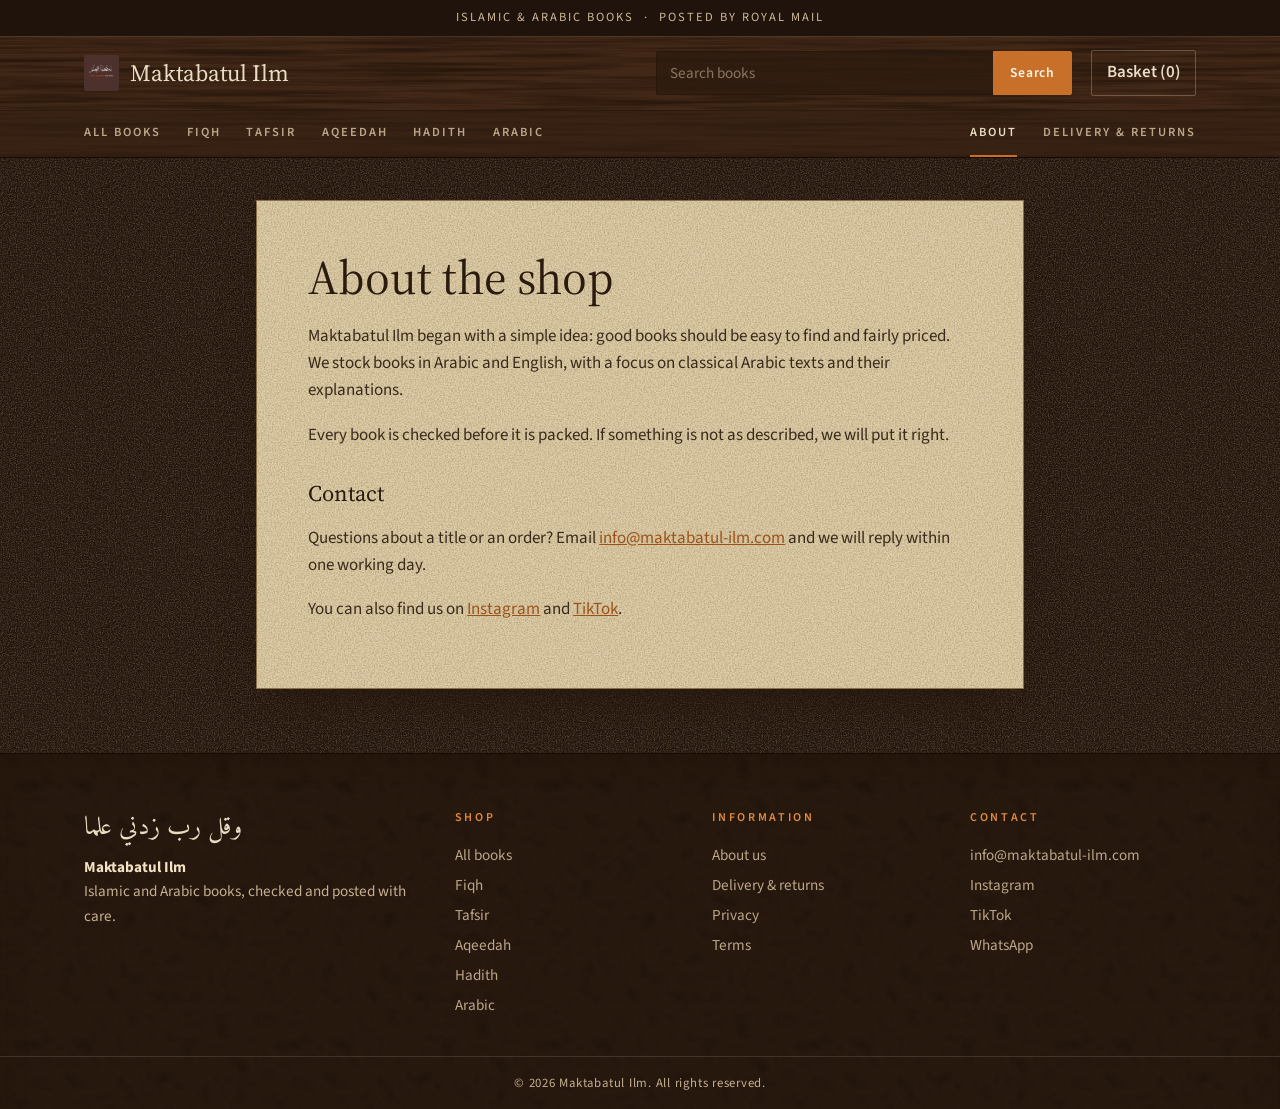
==== commit 47895a50: "some more changes to layout" ====
--- a/about.html
+++ b/about.html
@@ -11,13 +11,13 @@
   <meta property="og:image" content="https://maktabatul-ilm.com/images/logo.png">
   <meta name="twitter:card" content="summary">
   <link rel="canonical" href="https://maktabatul-ilm.com/about.html">
-  <meta name="theme-color" content="#2a1a10">
+  <meta name="theme-color" content="#26170e">
   <title>About | Maktabatul Ilm</title>
   <meta name="description" content="About Maktabatul Ilm and how to contact us.">
   <link rel="preconnect" href="https://fonts.googleapis.com">
   <link rel="preconnect" href="https://fonts.gstatic.com" crossorigin>
-  <link href="https://fonts.googleapis.com/css2?family=Libre+Caslon+Text:ital,wght@0,400;0,700;1,400&family=Source+Sans+3:wght@400;600;700&family=Mirza:wght@400;700&display=swap" rel="stylesheet">
-  <link rel="stylesheet" href="style.css?v=6">
+  <link href="https://fonts.googleapis.com/css2?family=Source+Serif+4:ital,wght@0,400;0,600;1,400&family=Source+Sans+3:wght@400;600;700&family=Amiri:wght@400;700&family=Courier+Prime&display=swap" rel="stylesheet">
+  <link rel="stylesheet" href="style.css?v=11">
 </head>
 <body>
   <div id="site-header"></div>
@@ -31,8 +31,8 @@
     <p>You can also find us on <a href="https://www.instagram.com/maktabatul_ilm">Instagram</a> and <a href="https://www.tiktok.com/@maktabatulilm">TikTok</a>.</p>
   </main>
   <div id="site-footer"></div>
-  <script src="books.js?v=6"></script>
-  <script src="shared.js?v=6"></script>
-  <script src="fx.js?v=6"></script>
+  <script src="books.js?v=11"></script>
+  <script src="shared.js?v=11"></script>
+  <script src="fx.js?v=11"></script>
 </body>
 </html>
--- a/style.css
+++ b/style.css
@@ -3,17 +3,17 @@
    with one orange. Textures are drawn by the browser (no image files).
    ========================================================================== */
 :root {
-  --tx-wood: url("data:image/svg+xml,%3Csvg xmlns='http://www.w3.org/2000/svg' width='700' height='360'%3E%3Cfilter id='w' x='0' y='0' width='100%25' height='100%25' color-interpolation-filters='sRGB'%3E%3CfeTurbulence type='fractalNoise' baseFrequency='0.006 0.22' numOctaves='5' seed='8' stitchTiles='stitch'/%3E%3CfeColorMatrix values='1 0 0 0 0  1 0 0 0 0  1 0 0 0 0  0 0 0 0 1'/%3E%3CfeComponentTransfer%3E%3CfeFuncR type='table' tableValues='0.13 0.2 0.3 0.22'/%3E%3CfeFuncG type='table' tableValues='0.07 0.115 0.18 0.13'/%3E%3CfeFuncB type='table' tableValues='0.04 0.065 0.1 0.075'/%3E%3C/feComponentTransfer%3E%3C/filter%3E%3Crect width='100%25' height='100%25' filter='url%28%23w%29'/%3E%3Crect y='119' width='100%25' height='3' fill='%230a0503' opacity='.9'/%3E%3Crect y='239' width='100%25' height='3' fill='%230a0503' opacity='.9'/%3E%3Crect y='122' width='100%25' height='1' fill='%238a5a30' opacity='.2'/%3E%3Crect y='242' width='100%25' height='1' fill='%238a5a30' opacity='.2'/%3E%3C/svg%3E");
+  --tx-wood: url("data:image/svg+xml,%3Csvg xmlns='http://www.w3.org/2000/svg' width='700' height='360'%3E%3Cfilter id='w' x='0' y='0' width='100%25' height='100%25' color-interpolation-filters='sRGB'%3E%3CfeTurbulence type='fractalNoise' baseFrequency='0.006 0.22' numOctaves='5' seed='8' stitchTiles='stitch'/%3E%3CfeColorMatrix values='1 0 0 0 0  1 0 0 0 0  1 0 0 0 0  0 0 0 0 1'/%3E%3CfeComponentTransfer%3E%3CfeFuncR type='table' tableValues='0.128 0.186 0.267 0.197'/%3E%3CfeFuncG type='table' tableValues='0.072 0.11 0.162 0.116'/%3E%3CfeFuncB type='table' tableValues='0.041 0.061 0.093 0.067'/%3E%3C/feComponentTransfer%3E%3C/filter%3E%3Crect width='100%25' height='100%25' filter='url%28%23w%29'/%3E%3Crect y='119' width='100%25' height='3' fill='%232a190d' opacity='.8'/%3E%3Crect y='239' width='100%25' height='3' fill='%232a190d' opacity='.8'/%3E%3Crect y='122' width='100%25' height='1' fill='%23a8703c' opacity='.22'/%3E%3Crect y='242' width='100%25' height='1' fill='%23a8703c' opacity='.22'/%3E%3C/svg%3E");
   --tx-paper: url("data:image/svg+xml,%3Csvg xmlns='http://www.w3.org/2000/svg' width='300' height='300'%3E%3Cfilter id='p' color-interpolation-filters='sRGB'%3E%3CfeTurbulence type='fractalNoise' baseFrequency='0.7' numOctaves='3' seed='4' stitchTiles='stitch'/%3E%3CfeColorMatrix values='0 0 0 0 .35  0 0 0 0 .24  0 0 0 0 .12  0 0 0 .55 -.18'/%3E%3C/filter%3E%3Crect width='100%25' height='100%25' filter='url%28%23p%29'/%3E%3C/svg%3E");
   --tx-grain: url("data:image/svg+xml,%3Csvg xmlns='http://www.w3.org/2000/svg' width='220' height='220'%3E%3Cfilter id='g' color-interpolation-filters='sRGB'%3E%3CfeTurbulence type='fractalNoise' baseFrequency='.85' numOctaves='2' seed='2' stitchTiles='stitch'/%3E%3CfeColorMatrix values='0 0 0 0 1  0 0 0 0 .9  0 0 0 0 .7  0 0 0 .5 -.2'/%3E%3C/filter%3E%3Crect width='100%25' height='100%25' filter='url%28%23g%29'/%3E%3C/svg%3E");
-  --tx-leather: url("data:image/svg+xml,%3Csvg xmlns='http://www.w3.org/2000/svg' width='260' height='260'%3E%3Cfilter id='l' color-interpolation-filters='sRGB'%3E%3CfeTurbulence type='fractalNoise' baseFrequency='.05' numOctaves='4' seed='5' stitchTiles='stitch'/%3E%3CfeColorMatrix values='1 0 0 0 0  1 0 0 0 0  1 0 0 0 0  0 0 0 0 1'/%3E%3CfeComponentTransfer%3E%3CfeFuncR type='table' tableValues='0.11 0.16 0.14'/%3E%3CfeFuncG type='table' tableValues='0.065 0.095 0.08'/%3E%3CfeFuncB type='table' tableValues='0.035 0.055 0.045'/%3E%3C/feComponentTransfer%3E%3C/filter%3E%3Crect width='100%25' height='100%25' filter='url%28%23l%29'/%3E%3C/svg%3E");
-
-  --bg: #1a110b; --panel: #251810; --panel-2: #2d1e14; --line: rgba(233, 220, 194, .14); --line-2: rgba(233, 220, 194, .28);
-  --cream: #e9dcc2; --muted: #a8937a; --ink: #2a1a0f; --ink-soft: #5a4630;
+  --tx-leather: url("data:image/svg+xml,%3Csvg xmlns='http://www.w3.org/2000/svg' width='260' height='260'%3E%3Cfilter id='l' color-interpolation-filters='sRGB'%3E%3CfeTurbulence type='fractalNoise' baseFrequency='.05' numOctaves='4' seed='5' stitchTiles='stitch'/%3E%3CfeColorMatrix values='1 0 0 0 0  1 0 0 0 0  1 0 0 0 0  0 0 0 0 1'/%3E%3CfeComponentTransfer%3E%3CfeFuncR type='table' tableValues='0.116 0.157 0.133'/%3E%3CfeFuncG type='table' tableValues='0.072 0.099 0.084'/%3E%3CfeFuncB type='table' tableValues='0.041 0.058 0.046'/%3E%3C/feComponentTransfer%3E%3C/filter%3E%3Crect width='100%25' height='100%25' filter='url%28%23l%29'/%3E%3C/svg%3E");
+
+  --bg: #22150d; --panel: #2f1f14; --panel-2: #382519; --line: rgba(233, 220, 194, .14); --line-2: rgba(233, 220, 194, .28);
+  --cream: #e9dcc2; --muted: #bba68a; --ink: #2a1a0f; --ink-soft: #5a4630;
   --accent: #c8702a; --accent-hi: #e08a3c; --accent-d: #9c531a;
-  --f-head: "Libre Caslon Text", Georgia, serif;
+  --f-head: "Source Serif 4", Georgia, serif;
   --f-body: "Source Sans 3", system-ui, sans-serif;
-  --f-ar: "Mirza", "Noto Naskh Arabic", serif;
+  --f-ar: "Amiri", "Noto Naskh Arabic", serif;
   --wrap: 72rem;
 }
 *, *::before, *::after { box-sizing: border-box; }
@@ -41,57 +41,58 @@
 .link-btn { font: inherit; background: none; border: 0; color: var(--accent-d); text-decoration: underline; cursor: pointer; padding: 0; }
 
 /* ----- Header: walnut strip ----- */
-.announce { background: #0f0805; color: var(--muted); text-align: center; font-size: .78rem; letter-spacing: .16em; text-transform: uppercase; padding: .5rem 1rem; }
-.site-header { position: sticky; top: 0; z-index: 50; background: #2a1a10 var(--tx-wood); border-bottom: 1px solid #0a0503; box-shadow: 0 1px 0 rgba(233, 220, 194, .08) inset; transition: box-shadow .3s; }
-.site-header.solid { box-shadow: 0 10px 24px -8px rgba(0, 0, 0, .7); }
+.announce { background: #1f130b; color: #cdb899; text-align: center; font-size: .78rem; letter-spacing: .16em; text-transform: uppercase; padding: .5rem 1rem; }
+.site-header { position: sticky; top: 0; z-index: 50; background: #2a1a10 var(--tx-wood); border-bottom: 1px solid #150b05; box-shadow: 0 1px 0 rgba(233, 220, 194, .1) inset; transition: box-shadow .3s; }
+.site-header.solid { box-shadow: 0 10px 24px -8px rgba(36, 20, 9, .7); }
 .site-header .bar { max-width: var(--wrap); margin: 0 auto; padding: .9rem 1.25rem; display: flex; align-items: center; gap: 1.2rem; transition: padding .3s; }
 .site-header.solid .bar { padding-top: .5rem; padding-bottom: .5rem; }
 .brand { display: inline-flex; align-items: center; gap: .7rem; font: 400 1.45rem var(--f-head); color: var(--cream); text-decoration: none; white-space: nowrap; }
 .logo { width: 2.2rem; height: 2.2rem; object-fit: cover; border-radius: 2px; }
 .hsearch { flex: 1; max-width: 26rem; margin-left: auto; display: flex; }
-.hsearch input { flex: 1; min-width: 0; font: inherit; font-size: .95rem; padding: .55rem .8rem; border: 1px solid rgba(0, 0, 0, .5); border-right: 0; border-radius: 2px 0 0 2px; background: rgba(15, 8, 5, .6); color: var(--cream); }
+.hsearch input { flex: 1; min-width: 0; font: inherit; font-size: .95rem; padding: .55rem .8rem; border: 1px solid rgba(35, 20, 10, .6); border-right: 0; border-radius: 2px 0 0 2px; background: rgba(45, 27, 15, .75); color: var(--cream); }
 .hsearch input::placeholder { color: #8a7660; }
 .hsearch button { font: 600 .85rem var(--f-body); letter-spacing: .06em; padding: 0 1rem; border: 1px solid var(--accent); background: var(--accent); color: #fff7ea; border-radius: 0 2px 2px 0; cursor: pointer; }
 .hsearch button:hover { background: var(--accent-hi); }
 .cart-btn { color: var(--cream); text-decoration: none; font-weight: 600; border: 1px solid var(--line-2); border-radius: 2px; padding: .5rem .9rem; white-space: nowrap; transition: background .25s; }
 .cart-btn:hover { background: rgba(233, 220, 194, .08); }
-.catnav { background: rgba(15, 8, 5, .55); border-top: 1px solid rgba(0, 0, 0, .5); }
+.catnav { background: rgba(52, 33, 19, .6); border-top: 1px solid rgba(35, 20, 10, .6); }
 .catnav .in { max-width: var(--wrap); margin: 0 auto; padding: 0 1.25rem; display: flex; gap: 1.6rem; overflow-x: auto; white-space: nowrap; scrollbar-width: none; }
 .catnav a { color: var(--muted); text-decoration: none; font-size: .78rem; font-weight: 600; letter-spacing: .16em; text-transform: uppercase; padding: .75rem 0; border-bottom: 2px solid transparent; transition: color .2s, border-color .2s; }
 .catnav a:hover, .catnav a.active { color: var(--cream); border-bottom-color: var(--accent); }
 .catnav .sp { margin-left: auto; }
 
 /* ----- Home: hero (walnut planks, books standing on a shelf) ----- */
-.hero3 { position: relative; overflow: hidden; background: #24160d; border-bottom: 1px solid #0a0503; }
+.hero3 { position: relative; overflow: hidden; background: #26170e; border-bottom: 1px solid #150b05; }
 .hero3 .bgwood { position: absolute; inset: -10% 0; background: var(--tx-wood); transform: translate3d(0, calc(var(--sy, 0) * .18px), 0); }
-.hero3::after { content: ""; position: absolute; inset: 0; pointer-events: none; background: radial-gradient(ellipse at 30% 40%, transparent 30%, rgba(0, 0, 0, .55) 100%), linear-gradient(90deg, rgba(10, 5, 3, .55), transparent 55%); }
-.hero3 .wrap { position: relative; z-index: 2; display: grid; grid-template-columns: 1.05fr 1fr; gap: 2rem; align-items: center; min-height: 35rem; padding-top: 4rem; padding-bottom: 5.5rem; }
-.hero3 .ar { font-size: clamp(1.8rem, 3.6vw, 2.6rem); color: var(--accent-hi); margin: 0 0 .3rem; line-height: 1.5; text-align: left; }
-.hero3 h1 { font-size: clamp(2.4rem, 5.2vw, 4rem); letter-spacing: -.01em; margin: 0 0 1.3rem; }
-.rv { display: block; overflow: hidden; padding-bottom: .12em; }
-.rv > span { display: block; transform: translateY(110%); animation: rise 1s cubic-bezier(.2, .7, .15, 1) forwards; animation-delay: var(--d, 0ms); }
-@keyframes rise { to { transform: none; } }
-.rule { display: block; height: 2px; width: 4.5rem; background: var(--accent); margin: 0 0 1.3rem; transform-origin: left; animation: draw 1s ease .9s backwards; }
-@keyframes draw { from { transform: scaleX(0); } }
-.hero3 .lead { color: #c9b89a; font-size: 1.12rem; max-width: 30rem; margin: 0 0 1.8rem; animation: fadeUp .9s ease 1s backwards; }
-.hero3 .cta { display: flex; gap: .8rem; flex-wrap: wrap; animation: fadeUp .9s ease 1.15s backwards; }
-@keyframes fadeUp { from { opacity: 0; transform: translateY(16px); } }
-
-.shelf3 { position: relative; height: 26rem; }
-.shelf3 .plank { position: absolute; left: -4%; right: -4%; bottom: 0; height: 1.6rem; background: #3a2414 var(--tx-wood); box-shadow: 0 -1px 0 rgba(233, 220, 194, .18) inset, 0 16px 28px rgba(0, 0, 0, .7); }
-.shelf3 .plank::before { content: ""; position: absolute; left: 0; right: 0; top: 0; height: 3px; background: linear-gradient(rgba(255, 220, 170, .22), transparent); }
-.hb { position: absolute; bottom: 1.6rem; width: 11rem; animation: standUp 1.1s cubic-bezier(.2, .7, .15, 1) backwards; animation-delay: var(--d); transition: transform .45s ease; }
-.hb:nth-child(1) { left: 3%; --d: 700ms; --r: -3deg; --k: .04; }
-.hb:nth-child(2) { left: 31%; --d: 850ms; --r: 1deg; --k: .1; width: 12.4rem; z-index: 2; }
-.hb:nth-child(3) { right: 3%; --d: 1000ms; --r: 4deg; --k: .07; }
-.hb { transform: translateY(calc(var(--sy, 0) * var(--k) * -1px)) rotate(var(--r)); transform-origin: 50% 100%; }
-.hb:hover { transform: translateY(calc(var(--sy, 0) * var(--k) * -1px - 10px)) rotate(0deg); }
-@keyframes standUp { from { opacity: 0; translate: 0 70px; } }
-.hb .photo, .hb .cover { box-shadow: -7px 0 0 -1px #1a0f08, 0 24px 30px -14px #000; }
-.hb .photo::after, .hb .cover::after { content: ""; position: absolute; inset: 0; background: linear-gradient(90deg, rgba(0, 0, 0, .5), rgba(0, 0, 0, .08) 7%, transparent 14%, transparent 85%, rgba(0, 0, 0, .25)); pointer-events: none; }
+.hero3::after { content: ""; position: absolute; inset: 0; pointer-events: none; background: radial-gradient(ellipse at 50% 45%, transparent 40%, rgba(40, 22, 10, .5) 100%); }
+.hero3 .wrap { position: relative; z-index: 3; display: grid; grid-template-columns: 1.05fr 1fr; gap: 2.5rem; align-items: center; padding-top: 3.6rem; padding-bottom: 4.2rem; min-height: 30rem;
+  transform: translate3d(0, calc(var(--sy, 0) * -.05px), 0); }
+.hero3 .kicker { font: 600 .74rem/1 var(--f-body); letter-spacing: .2em; text-transform: uppercase; color: var(--accent-hi); margin: 0 0 .9rem; animation: fadeUp .8s ease .1s backwards; }
+.hero3 .ar { text-align: left; font-family: var(--f-ar); font-size: clamp(2rem, 4vw, 3rem); color: var(--accent-hi); margin: 0 0 .1rem; line-height: 1.5; animation: fadeUp .8s ease .2s backwards; }
+.hero3 h1 { font-size: clamp(2.2rem, 4.8vw, 3.5rem); color: var(--cream); margin: 0 0 1rem; line-height: 1.12; animation: fadeUp .9s ease .3s backwards; }
+/* The verse, typed on a small catalogue slip */
+.slip { display: inline-flex; flex-direction: column; gap: .15rem; padding: .7rem 1.2rem .8rem; margin: 0 0 1.2rem; color: var(--ink); border: 1px solid #a3855a; transform: rotate(-1.2deg);
+  background: repeating-linear-gradient(transparent 0 1.55rem, rgba(70, 95, 130, .15) 1.55rem calc(1.55rem + 1px)), var(--tx-paper), #e6d7b4; box-shadow: 0 14px 22px -10px rgba(36, 20, 9, .75); animation: fadeUp .9s ease .55s backwards; }
+.slip .vs-ar { font-family: var(--f-ar); font-size: clamp(1.7rem, 3.2vw, 2.3rem); line-height: 1.7; }
+.slip .vs-en { font: italic 400 1rem/1.4 var(--f-head); color: #3b2a1a; }
+.slip .vs-ref { font: 400 .72rem/1 "Courier Prime", monospace; letter-spacing: .1em; text-transform: uppercase; color: #5a4630; }
+.hero3 .lead { font-size: 1.12rem; color: var(--muted); max-width: 30rem; margin: 0 0 1.5rem; animation: fadeUp .9s ease .7s backwards; }
+.hero3 .cta { display: flex; gap: .8rem; flex-wrap: wrap; animation: fadeUp .9s ease .8s backwards; }
+@keyframes fadeUp { from { opacity: 0; transform: translateY(22px); } }
+/* Three real covers on a shelf */
+.hero-books { position: relative; height: 24rem; max-width: 30rem; width: 100%; justify-self: center; }
+.hero-books::after { content: ""; position: absolute; left: -4%; right: -4%; bottom: 0; height: 1.1rem; background: #5a3a22 var(--tx-wood); box-shadow: 0 -1px 0 rgba(255, 225, 175, .25) inset, 0 14px 20px rgba(36, 20, 9, .6); }
+.hero-books .hb { position: absolute; bottom: 1.05rem; width: 44%; aspect-ratio: 2 / 3; transform-origin: bottom center; animation: bookIn 1s cubic-bezier(.2, .7, .15, 1) backwards; transition: translate .3s ease; }
+.hero-books .hb:hover { translate: 0 -10px; }
+.hero-books .hb { display: block; }
+.hero-books .hb .photo, .hero-books .hb .cover { width: 100%; height: 100%; aspect-ratio: auto; box-shadow: 0 18px 24px -8px rgba(36, 20, 9, .8); }
+.hero-books .hb:nth-child(1) { left: 0; transform: rotate(-5deg); animation-delay: .5s; z-index: 1; }
+.hero-books .hb:nth-child(2) { left: 28%; width: 48%; z-index: 3; animation-delay: .7s; }
+.hero-books .hb:nth-child(3) { right: 0; transform: rotate(5deg); animation-delay: .9s; z-index: 2; }
+@keyframes bookIn { from { opacity: 0; translate: 0 50px; } }
 
 /* ----- Home: strips and sections ----- */
-.usps { border-bottom: 1px solid var(--line); background: rgba(0, 0, 0, .22); }
+.usps { border-bottom: 1px solid var(--line); background: rgba(45, 28, 16, .45); }
 .usps .wrap { display: grid; grid-template-columns: repeat(3, 1fr); gap: 1rem; padding-top: 1.3rem; padding-bottom: 1.3rem; }
 .usps .wrap > div { font: 400 1.05rem var(--f-head); color: var(--cream); padding-left: 1rem; border-left: 2px solid var(--accent); }
 .usps span { display: block; font: 400 .88rem var(--f-body); color: var(--muted); margin-top: .1rem; }
@@ -114,7 +115,7 @@
 .ledger a.fx-pre::before { transform: scaleX(0); }
 .ledger a.fx-in::before { transition: transform 1.1s cubic-bezier(.6, .1, .2, 1) var(--d, 0ms); }
 
-.quote { margin-top: 4.2rem; padding: 5rem 0; text-align: center; background: #1d120a var(--tx-leather); border-block: 1px solid #0a0503; box-shadow: inset 0 0 90px rgba(0, 0, 0, .6); }
+.quote { margin-top: 4.2rem; padding: 5rem 0; text-align: center; background: #26170e var(--tx-leather); border-block: 1px solid #150b05; box-shadow: inset 0 0 90px rgba(35, 18, 8, .5); }
 .quote p { font: italic 400 clamp(1.5rem, 3.4vw, 2.3rem)/1.5 var(--f-head); max-width: 46rem; margin: 0 auto; color: var(--cream); }
 .quote .w { color: #6f5a45; transition: color .6s; }
 .quote .w.on { color: var(--cream); }
@@ -123,7 +124,7 @@
 .split { display: grid; grid-template-columns: 1.1fr .9fr; gap: 3rem; align-items: center; padding: 4.2rem 0; }
 .split p { color: #c9b89a; }
 /* A bookplate: the cream label pasted inside an old book */
-.plate { background: #dfcfa9 var(--tx-paper); color: var(--ink); padding: 1.8rem 1.9rem; border: 1px solid #8a6e45; outline: 1px solid #8a6e45; outline-offset: -9px; box-shadow: 0 18px 30px -14px #000; transform: rotate(-1.2deg); }
+.plate { background: #dfcfa9 var(--tx-paper); color: var(--ink); padding: 1.8rem 1.9rem; border: 1px solid #8a6e45; outline: 1px solid #8a6e45; outline-offset: -9px; box-shadow: 0 18px 30px -14px #24150a; transform: rotate(-1.2deg); }
 .plate h3 { color: var(--ink); font-size: 1.25rem; text-align: center; margin-bottom: 1rem; letter-spacing: .04em; }
 .plate ul { margin: 0; padding: 0; list-style: none; }
 .plate li { padding: .55rem 0; border-top: 1px dotted #8a6e45; display: flex; gap: .8rem; }
@@ -133,12 +134,12 @@
 /* ----- Book cards ----- */
 .grid { display: grid; grid-template-columns: repeat(auto-fill, minmax(11.5rem, 1fr)); gap: 1.2rem; }
 .card { background: var(--panel); border: 1px solid var(--line); border-radius: 2px; display: flex; flex-direction: column; transition: transform .35s ease, box-shadow .35s ease, border-color .35s; }
-.card:hover { transform: translateY(-5px); box-shadow: 0 20px 30px -16px #000; border-color: var(--line-2); }
+.card:hover { transform: translateY(-5px); box-shadow: 0 20px 30px -16px #24150a; border-color: var(--line-2); }
 .card-link { display: block; color: inherit; text-decoration: none; padding: .8rem .8rem 0; }
-.photo, .cover { position: relative; aspect-ratio: 4 / 5; overflow: hidden; border-radius: 2px; background: #3a2a1d; box-shadow: 0 10px 18px -8px #000; }
+.photo, .cover { position: relative; aspect-ratio: 4 / 5; overflow: hidden; border-radius: 2px; background: #3a2a1d; box-shadow: 0 10px 18px -8px #24150a; }
 .photo img { width: 100%; height: 100%; object-fit: cover; transition: transform .6s ease; }
 .card:hover .photo img { transform: scale(1.04); }
-.cover { display: grid; place-items: center; padding: 1rem; text-align: center; background: var(--c); color: #f1e3c4; border-left: 7px solid rgba(0, 0, 0, .3); }
+.cover { display: grid; place-items: center; padding: 1rem; text-align: center; background: var(--c); color: #f1e3c4; border-left: 7px solid rgba(36, 20, 9, .3); }
 .cover .ttl { font: 400 1.05rem/1.35 var(--f-head); }
 .card h3 { font: 400 1rem/1.35 var(--f-head); color: var(--cream); margin: .8rem 0 .2rem; display: -webkit-box; -webkit-line-clamp: 2; -webkit-box-orient: vertical; overflow: hidden; }
 .ar-title { margin: 0; color: var(--accent-hi); font-size: 1.05rem; line-height: 1.5; }
@@ -148,7 +149,7 @@
 .price.big { font-size: 1.9rem; margin: .4rem 0; }
 .card.sold .photo img, .card.sold .cover, .detail.sold .photo img { filter: grayscale(.85) brightness(.7); }
 .stamp { position: absolute; top: .55rem; left: .55rem; z-index: 2; font-style: normal; font-size: .68rem; font-weight: 700; letter-spacing: .12em; text-transform: uppercase; padding: .25rem .55rem; border-radius: 2px; color: #fff7ea; }
-.stamp.sold { background: #0f0805; }
+.stamp.sold { background: #5a3d28; }
 .stamp.last { background: var(--accent); }
 
 /* ----- Shop, book, basket and text pages ----- */
@@ -158,19 +159,19 @@
 .count, .status, .crumbs, .small-print, .stock-note { color: var(--muted); font-size: .92rem; }
 .crumbs a { color: var(--muted); }
 .toolbar { display: flex; gap: 1rem; align-items: center; flex-wrap: wrap; margin: .8rem 0 1rem; color: var(--muted); }
-.toolbar input[type=search] { flex: 1; min-width: 12rem; max-width: 24rem; font: inherit; padding: .65rem .85rem; border: 1px solid var(--line-2); border-radius: 2px; background: rgba(0, 0, 0, .3); color: var(--cream); }
+.toolbar input[type=search] { flex: 1; min-width: 12rem; max-width: 24rem; font: inherit; padding: .65rem .85rem; border: 1px solid var(--line-2); border-radius: 2px; background: rgba(45, 28, 16, .5); color: var(--cream); }
 .filters { display: flex; gap: .5rem; flex-wrap: wrap; margin-bottom: 1.6rem; }
 .chip { font: 600 .78rem var(--f-body); letter-spacing: .12em; text-transform: uppercase; color: var(--muted); background: transparent; border: 1px solid var(--line-2); border-radius: 2px; padding: .5rem .9rem; cursor: pointer; transition: all .2s; }
 .chip:hover { color: var(--cream); border-color: var(--cream); }
 .chip.on { background: var(--accent); border-color: var(--accent); color: #fff7ea; }
 .detail { display: grid; grid-template-columns: minmax(14rem, 22rem) 1fr; gap: 3rem; margin: 1.2rem 0 3rem; align-items: start; }
-.detail .photo, .detail .cover { box-shadow: -9px 0 0 -2px #1a0f08, 0 30px 40px -18px #000; }
+.detail .photo, .detail .cover { box-shadow: -9px 0 0 -2px #2e1b0e, 0 30px 40px -18px #24150a; }
 .detail p { color: #c9b89a; }
 .stock-note { font-weight: 600; color: var(--accent-hi); letter-spacing: .05em; }
 .related-title { font-size: 1.6rem; margin-top: 1rem; }
 
 /* Pages you read: aged paper */
-.prose, #basket { background: #dfcfa9 var(--tx-paper); color: var(--ink); border: 1px solid #8a6e45; box-shadow: 0 24px 40px -20px #000; }
+.prose, #basket { background: #dfcfa9 var(--tx-paper); color: var(--ink); border: 1px solid #8a6e45; box-shadow: 0 24px 40px -20px #24150a; }
 .prose { max-width: 48rem; margin-top: 2.6rem; margin-bottom: 3rem; padding: 3rem 3.2rem; }
 .prose h1, .prose h2, #basket h2 { color: var(--ink); }
 .prose h2 { font-size: 1.4rem; margin-top: 2rem; }
@@ -184,7 +185,7 @@
 .cart-total { font-size: 1.3rem; }
 
 /* ----- Footer: leather ----- */
-.site-footer { background: #1d120a var(--tx-leather); color: var(--muted); margin-top: 4rem; font-size: .95rem; border-top: 1px solid #0a0503; box-shadow: inset 0 20px 40px -20px #000; }
+.site-footer { background: #26170e var(--tx-leather); color: #c4af90; margin-top: 4rem; font-size: .95rem; border-top: 1px solid #150b05; box-shadow: inset 0 20px 40px -20px rgba(35, 18, 8, .6); }
 .site-footer .cols { max-width: var(--wrap); margin: 0 auto; padding: 3.4rem 1.25rem 2.2rem; display: grid; grid-template-columns: 1.5fr 1fr 1fr 1fr; gap: 2rem; }
 .site-footer h4 { font: 600 .75rem var(--f-body); letter-spacing: .22em; text-transform: uppercase; color: var(--accent-hi); margin: 0 0 .9rem; }
 .site-footer a { color: var(--muted); text-decoration: none; display: block; padding: .18rem 0; transition: color .2s; }
@@ -204,9 +205,8 @@
   .site-header .bar { flex-wrap: wrap; gap: .6rem; padding: .6rem 1rem; }
   .hsearch { order: 3; flex-basis: 100%; max-width: none; margin: 0; }
   .cart-btn { margin-left: auto; }
-  .hero3 .wrap { grid-template-columns: 1fr; padding-top: 2.4rem; padding-bottom: 1.5rem; min-height: 0; gap: 1rem; }
-  .shelf3 { height: 18.5rem; }
-  .hb { width: 7.8rem; } .hb:nth-child(2) { width: 9rem; }
+  .hero3 .wrap { grid-template-columns: 1fr; padding-top: 2rem; padding-bottom: 2.5rem; min-height: 0; gap: 1.5rem; }
+  .hero-books { height: 17rem; }
   .usps .wrap { grid-template-columns: 1fr; gap: .8rem; }
   .split, .detail { grid-template-columns: 1fr; gap: 1.6rem; }
   .site-footer .cols { grid-template-columns: 1fr 1fr; }
@@ -218,8 +218,6 @@
 }
 @media (prefers-reduced-motion: reduce) {
   *, *::before, *::after { animation: none !important; transition: none !important; scroll-behavior: auto !important; }
-  .rv > span { transform: none; }
-  .fx-pre { opacity: 1; transform: none; }
-  .hb { transform: rotate(var(--r)) !important; }
+    .fx-pre { opacity: 1; transform: none; }
   .hero3 .bgwood { transform: none; }
 }
